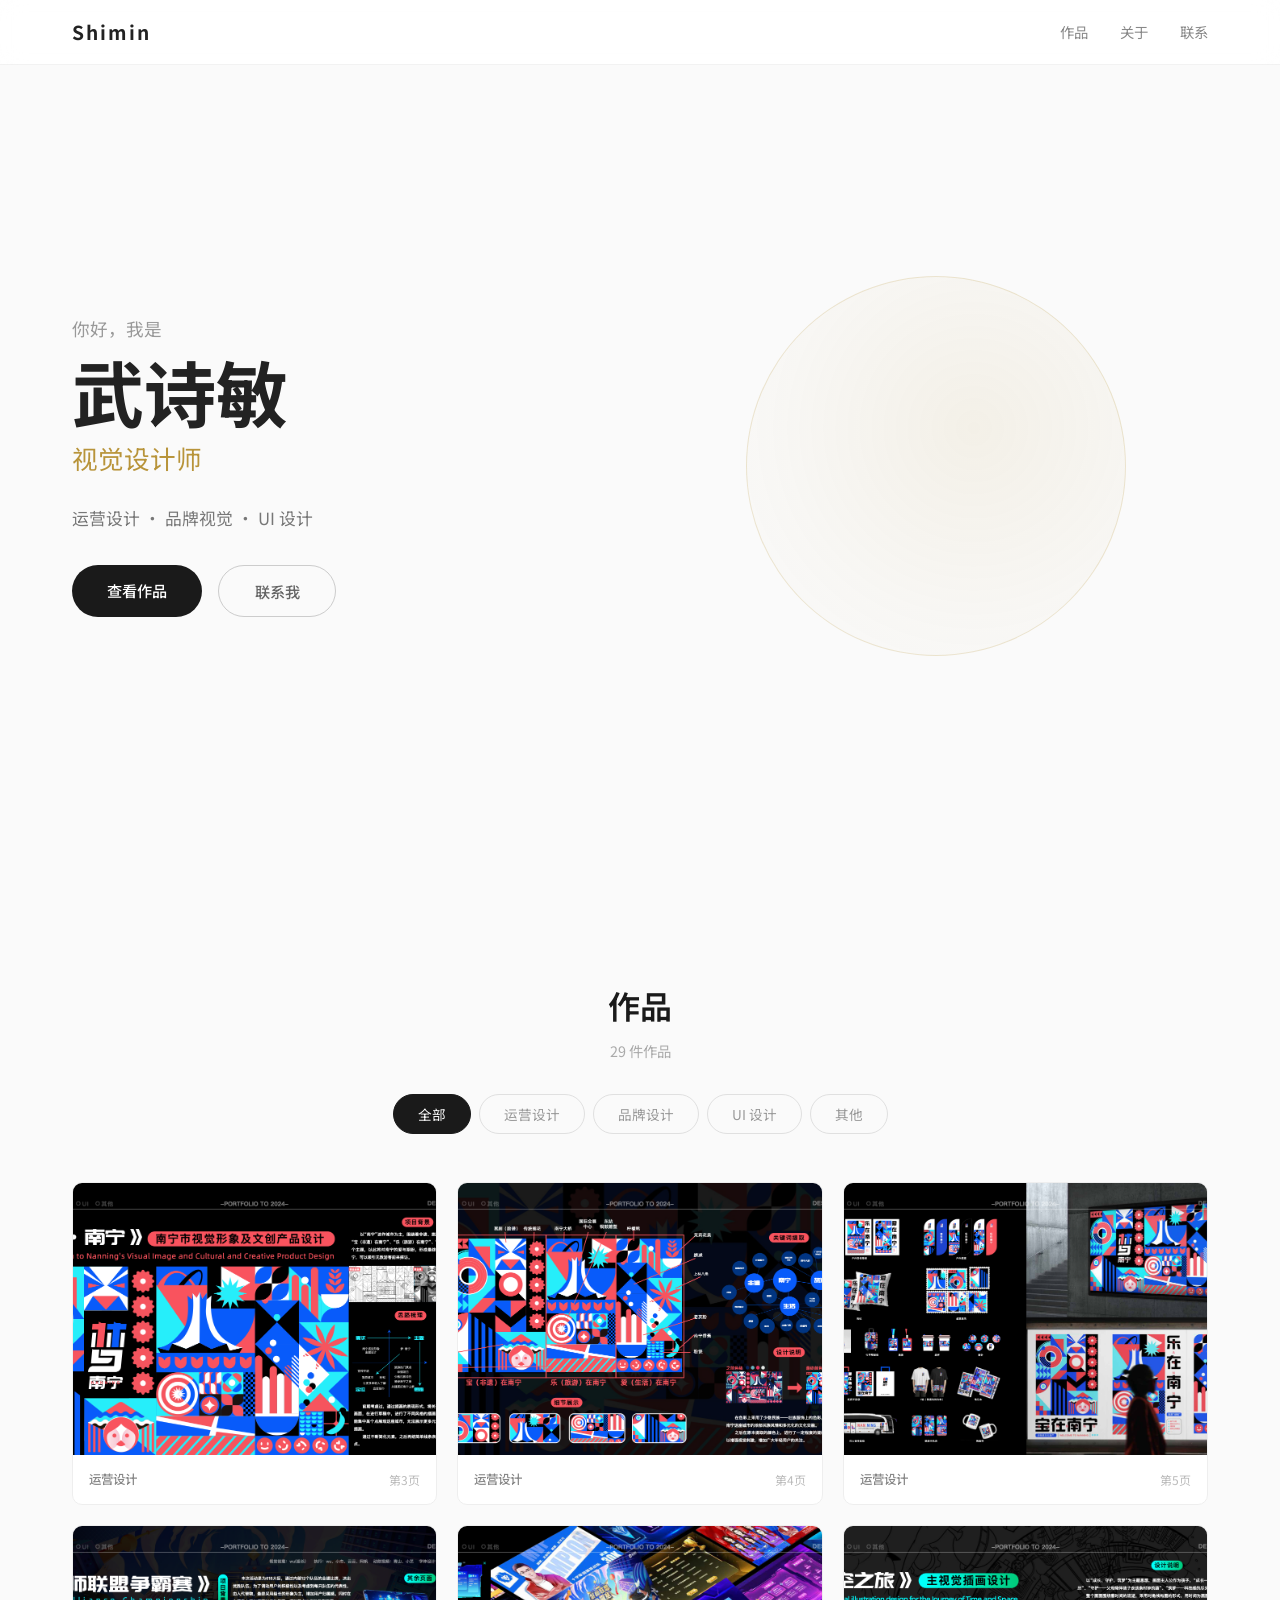
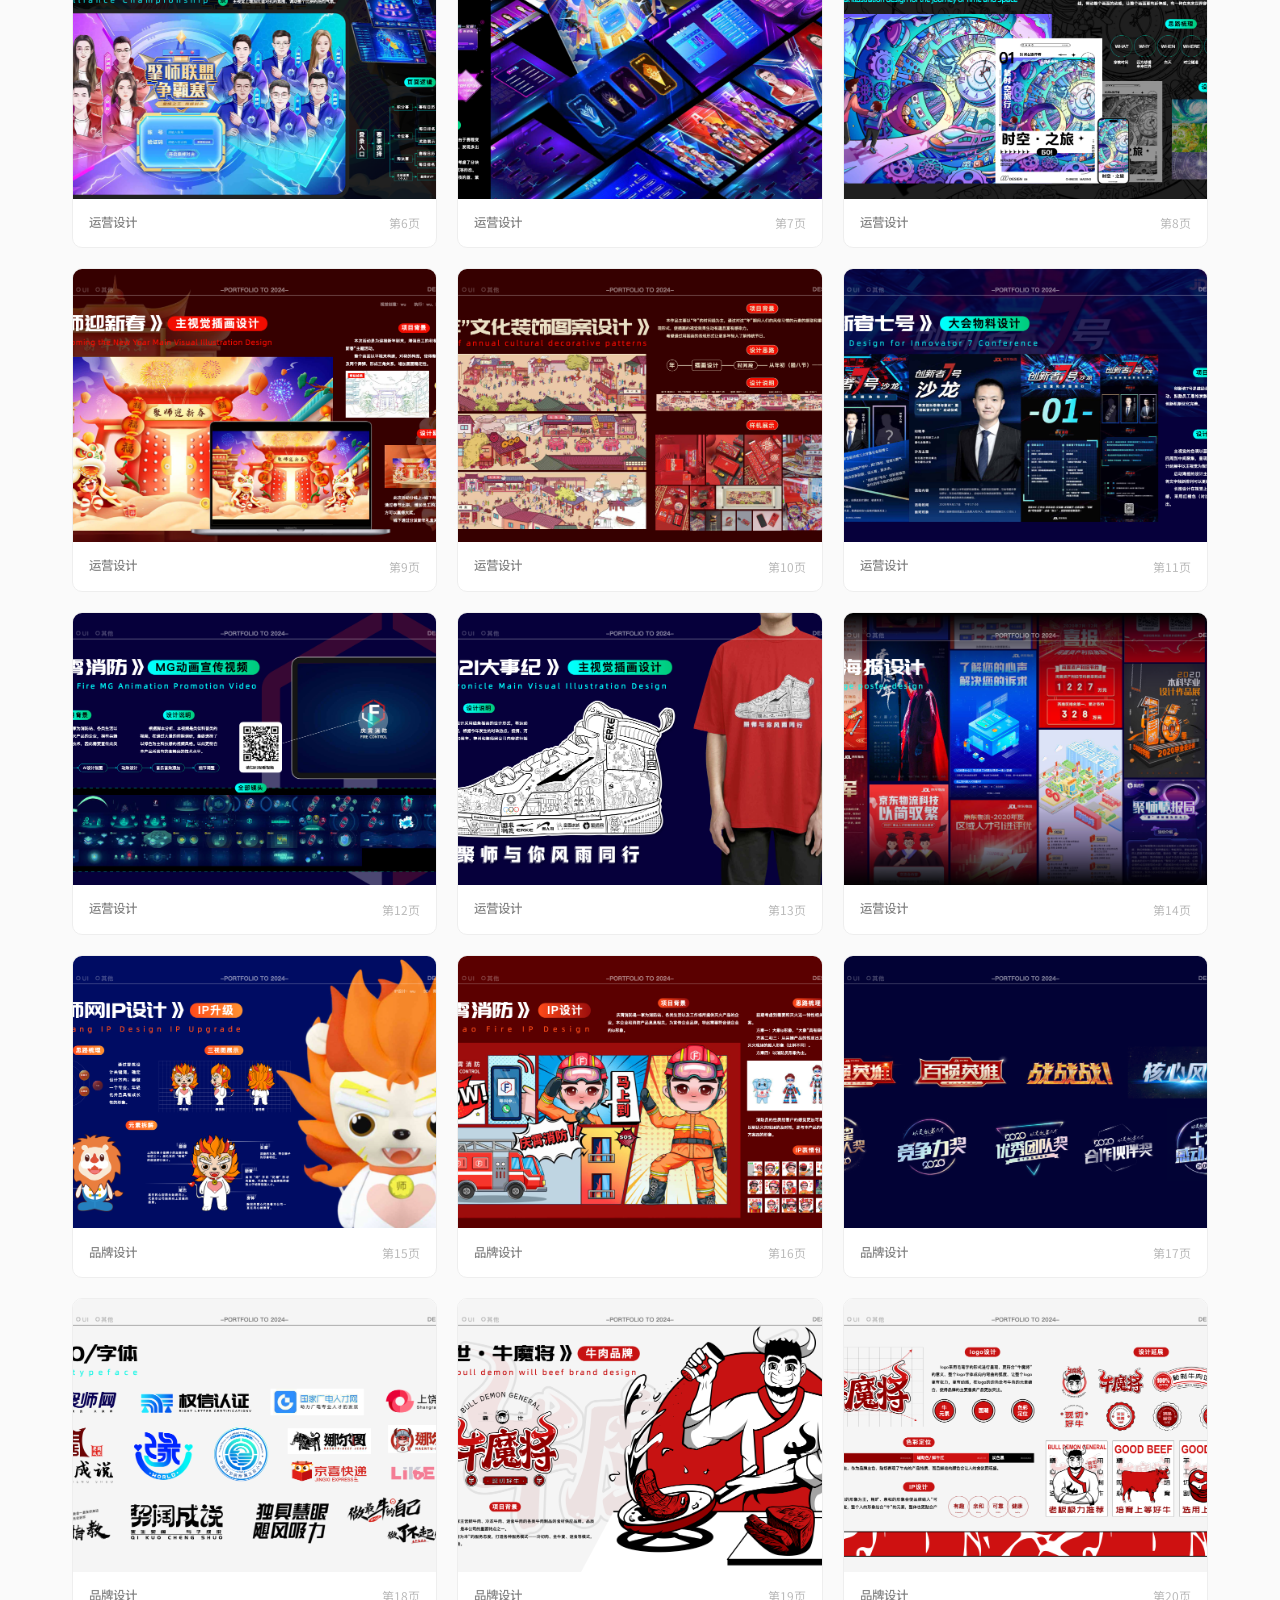
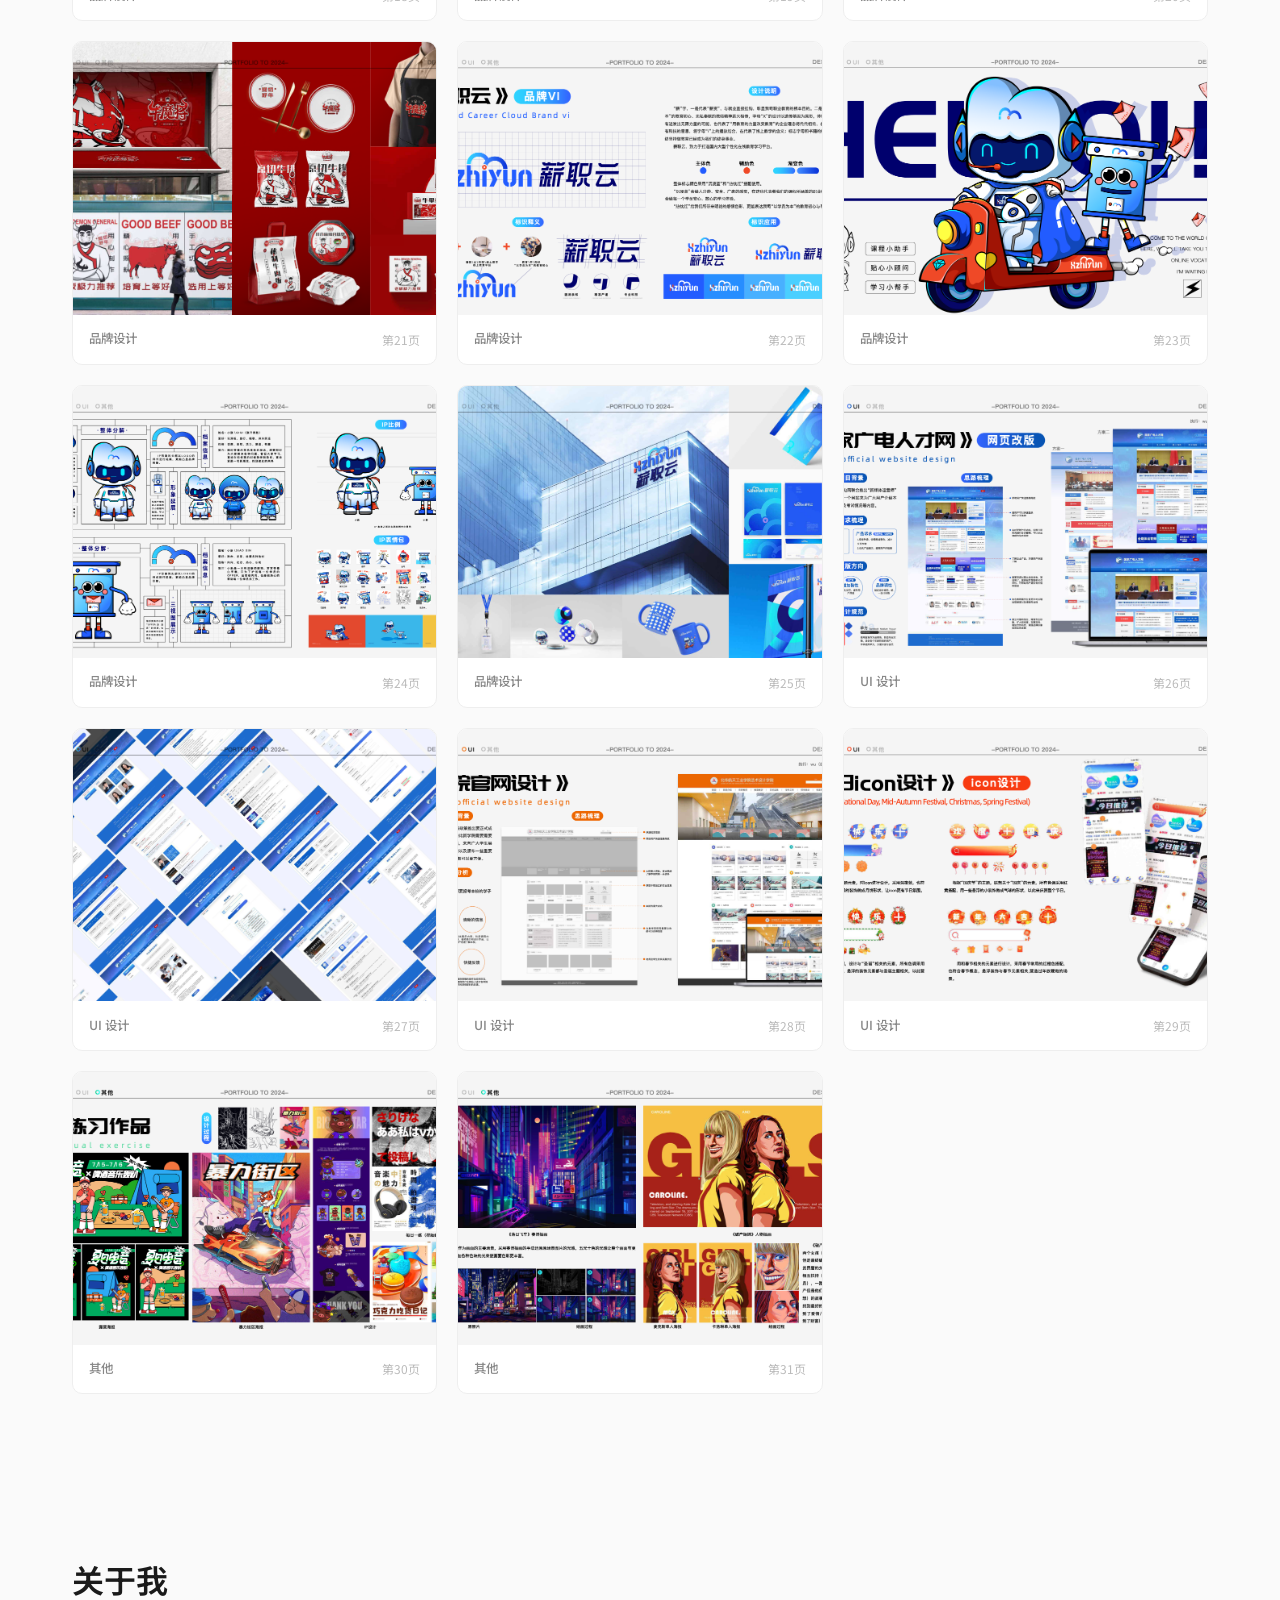
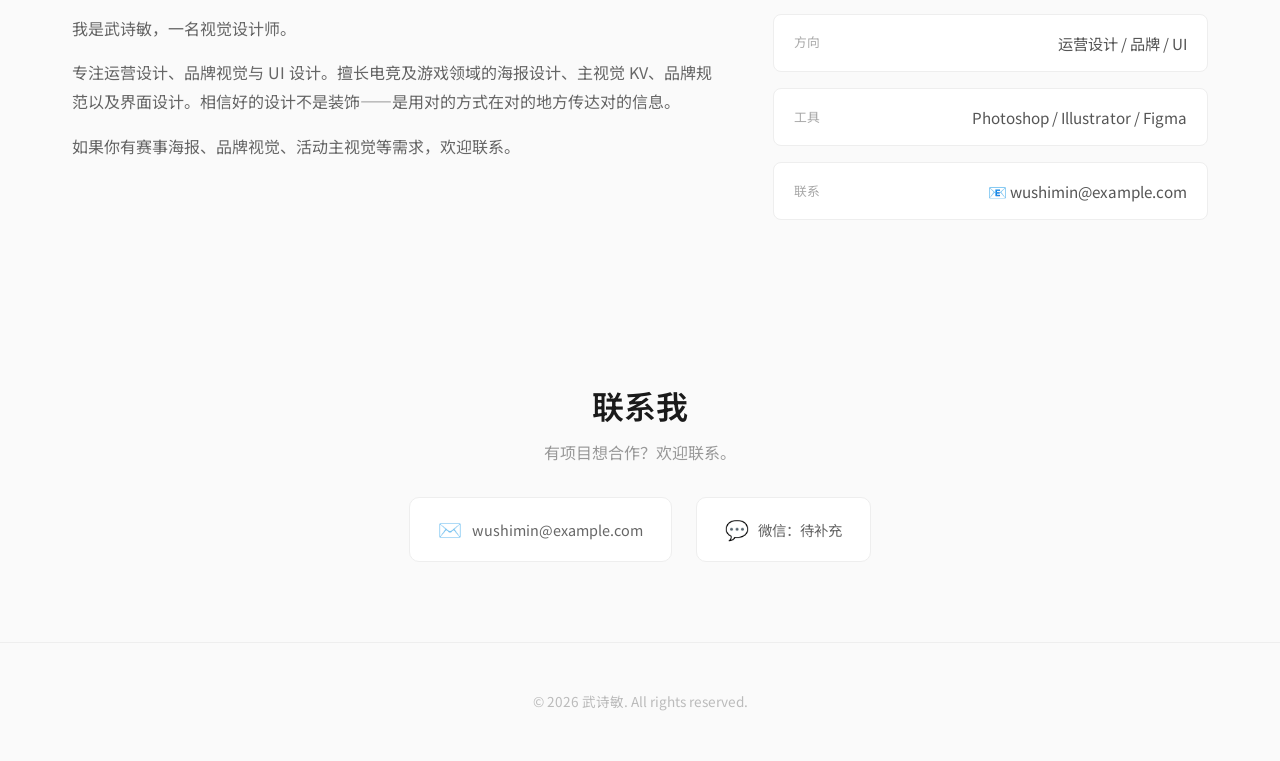
==== index.html @ ff324bf1 "🎨 Revert hero to clean light theme" ====
<!DOCTYPE html>
<html lang="zh-CN">
<head>
    <meta charset="UTF-8">
    <meta name="viewport" content="width=device-width, initial-scale=1.0">
    <title>武诗敏 · 视觉设计师</title>
    <link rel="stylesheet" href="css/style.css">
    <link rel="preconnect" href="https://fonts.googleapis.com">
    <link href="https://fonts.googleapis.com/css2?family=Noto+Sans+SC:wght@300;400;500;700&display=swap" rel="stylesheet">
</head>
<body>
    <!-- 导航 -->
    <nav class="nav" id="nav">
        <div class="nav-inner">
            <a href="#hero" class="nav-logo">Shimin</a>
            <div class="nav-links">
                <a href="#works">作品</a>
                <a href="#about">关于</a>
                <a href="#contact">联系</a>
            </div>
            <button class="nav-toggle" id="navToggle">☰</button>
        </div>
    </nav>

    <!-- 首屏 -->
    <section class="hero" id="hero">
        <div class="hero-content">
            <p class="hero-greeting">你好，我是</p>
            <h1 class="hero-title">武诗敏</h1>
            <p class="hero-subtitle">视觉设计师</p>
            <p class="hero-desc">运营设计 · 品牌视觉 · UI 设计</p>
            <div class="hero-actions">
                <a href="#works" class="btn btn-primary">查看作品</a>
                <a href="#contact" class="btn btn-outline">联系我</a>
            </div>
        </div>
        <div class="hero-visual">
            <div class="hero-shape"></div>
        </div>
    </section>

    <!-- 作品 -->
    <section class="works" id="works">
        <div class="works-header">
            <h2 class="section-title">作品</h2>
            <p class="work-count" id="workCount">29 件作品</p>
        </div>
        <div class="works-filter" id="worksFilter">
            <button class="filter-btn active" data-cat="all">全部</button>
            <button class="filter-btn" data-cat="ops">运营设计</button>
            <button class="filter-btn" data-cat="brand">品牌设计</button>
            <button class="filter-btn" data-cat="ui">UI 设计</button>
            <button class="filter-btn" data-cat="other">其他</button>
        </div>
        <div class="works-grid" id="worksGrid"></div>
    </section>

    <!-- 关于 -->
    <section class="about" id="about">
        <h2 class="section-title">关于我</h2>
        <div class="about-content">
            <div class="about-text">
                <p>我是武诗敏，一名视觉设计师。</p>
                <p>专注运营设计、品牌视觉与 UI 设计。擅长电竞及游戏领域的海报设计、主视觉 KV、品牌规范以及界面设计。相信好的设计不是装饰——是用对的方式在对的地方传达对的信息。</p>
                <p>如果你有赛事海报、品牌视觉、活动主视觉等需求，欢迎联系。</p>
            </div>
            <div class="about-meta">
                <div class="meta-item">
                    <span class="meta-label">方向</span>
                    <span class="meta-value">运营设计 / 品牌 / UI</span>
                </div>
                <div class="meta-item">
                    <span class="meta-label">工具</span>
                    <span class="meta-value">Photoshop / Illustrator / Figma</span>
                </div>
                <div class="meta-item">
                    <span class="meta-label">联系</span>
                    <span class="meta-value">📧 wushimin@example.com</span>
                </div>
            </div>
        </div>
    </section>

    <!-- 联系 -->
    <section class="contact" id="contact">
        <h2 class="section-title">联系我</h2>
        <p class="contact-desc">有项目想合作？欢迎联系。</p>
        <div class="contact-cards">
            <div class="contact-card">
                <span class="contact-icon">✉️</span>
                <span class="contact-text">wushimin@example.com</span>
            </div>
            <div class="contact-card">
                <span class="contact-icon">💬</span>
                <span class="contact-text">微信：待补充</span>
            </div>
        </div>
    </section>

    <footer class="footer">
        <p>© 2026 武诗敏. All rights reserved.</p>
    </footer>

    <script src="js/main.js"></script>
</body>
</html>
---- css/style.css ----
/* === Reset & Base === */
*, *::before, *::after { box-sizing: border-box; margin: 0; padding: 0; }
html { scroll-behavior: smooth; }
body {
    font-family: 'Noto Sans SC', -apple-system, BlinkMacSystemFont, sans-serif;
    background: #fafafa;
    color: #333;
    line-height: 1.6;
    overflow-x: hidden;
}
a { color: inherit; text-decoration: none; }
img { max-width: 100%; display: block; }

/* === Nav === */
.nav {
    position: fixed; top: 0; left: 0; right: 0; z-index: 1000;
    background: rgba(255,255,255,0.85); backdrop-filter: blur(12px);
    border-bottom: 1px solid rgba(0,0,0,0.05);
    transition: background 0.3s;
}
.nav-inner {
    max-width: 1200px; margin: 0 auto; padding: 0 2rem;
    display: flex; align-items: center; justify-content: space-between; height: 64px;
}
.nav-logo { font-size: 1.2rem; font-weight: 700; letter-spacing: 2px; color: #222; }
.nav-links { display: flex; gap: 2rem; }
.nav-links a { font-size: 0.9rem; color: #888; transition: color 0.2s; }
.nav-links a:hover { color: #222; }
.nav-toggle { display: none; background: none; border: none; color: #222; font-size: 1.5rem; cursor: pointer; }

/* === Hero === */
.hero {
    min-height: 100vh; display: flex; align-items: center; justify-content: space-between;
    max-width: 1200px; margin: 0 auto; padding: 6rem 2rem 4rem; gap: 3rem;
}
.hero-content { flex: 1; }
.hero-greeting { font-size: 1.1rem; color: #999; margin-bottom: 0.5rem; }
.hero-title { font-size: 4.5rem; font-weight: 700; color: #222; line-height: 1.1; margin-bottom: 0.5rem; }
.hero-subtitle { font-size: 1.6rem; color: #b8943a; font-weight: 400; margin-bottom: 1.5rem; }
.hero-desc { font-size: 1.05rem; color: #777; line-height: 1.8; margin-bottom: 2rem; }
.hero-actions { display: flex; gap: 1rem; }
.hero-visual {
    flex: 1; display: flex; justify-content: center; align-items: center;
}
.hero-shape {
    width: 380px; height: 380px;
    background: radial-gradient(circle at 60% 40%, #b8943a18 0%, #b8943a08 60%, transparent 100%);
    border: 1px solid rgba(184,148,58,0.2);
    border-radius: 50%;
    animation: float 6s ease-in-out infinite;
}
@keyframes float {
    0%, 100% { transform: translateY(0); }
    50% { transform: translateY(-20px); }
}

/* === Buttons === */
.btn { display: inline-block; padding: 0.8rem 2.2rem; border-radius: 100px; font-size: 0.95rem; font-weight: 500; transition: all 0.25s; }
.btn-primary { background: #1a1a1a; color: #fff; }
.btn-primary:hover { background: #333; transform: translateY(-2px); }
.btn-outline { border: 1px solid #ccc; color: #666; }
.btn-outline:hover { border-color: #1a1a1a; color: #1a1a1a; }

/* === Section Common === */
section { padding: 5rem 2rem; max-width: 1200px; margin: 0 auto; }
.section-title { font-size: 2rem; font-weight: 600; color: #1a1a1a; margin-bottom: 0.5rem; }

/* === Works Header === */
.works-header { text-align: center; margin-bottom: 2rem; }
.work-count { font-size: 0.9rem; color: #aaa; margin-top: 0.25rem; }

/* === Works Filter === */
.works-filter {
    display: flex; justify-content: center; gap: 0.5rem; margin-bottom: 3rem; flex-wrap: wrap;
}
.filter-btn {
    background: transparent; border: 1px solid #e0e0e0; color: #999; padding: 0.55rem 1.5rem;
    border-radius: 100px; cursor: pointer; font-size: 0.85rem; font-family: inherit; transition: all 0.25s;
}
.filter-btn:hover { border-color: #aaa; color: #555; }
.filter-btn.active { background: #1a1a1a; border-color: #1a1a1a; color: #fff; }

/* === Works Grid === */
.works-grid {
    display: grid; grid-template-columns: repeat(auto-fill, minmax(300px, 1fr)); gap: 1.25rem;
}
.work-card {
    position: relative; border-radius: 10px; overflow: hidden;
    background: #fff; border: 1px solid #eee; cursor: pointer;
    transition: transform 0.3s, box-shadow 0.3s;
    animation: fadeInUp 0.5s ease both;
}
@keyframes fadeInUp {
    from { opacity: 0; transform: translateY(20px); }
    to { opacity: 1; transform: translateY(0); }
}
.work-card:hover { transform: translateY(-4px); box-shadow: 0 12px 40px rgba(0,0,0,0.08); }
.work-card-img {
    width: 100%; aspect-ratio: 4/3; overflow: hidden; background: #f5f5f5;
}
.work-card-img img {
    width: 100%; height: 100%; object-fit: cover; transition: transform 0.5s;
}
.work-card:hover .work-card-img img { transform: scale(1.03); }
.work-card-info {
    padding: 0.9rem 1rem;
    display: flex; justify-content: space-between; align-items: center;
}
.work-card-tag { font-size: 0.78rem; color: #888; font-weight: 500; }
.work-card-page { font-size: 0.75rem; color: #bbb; }

/* === About === */
.about-content { display: grid; grid-template-columns: 1.5fr 1fr; gap: 3rem; align-items: start; }
.about-text p { color: #666; margin-bottom: 1rem; font-size: 1rem; line-height: 1.8; }
.about-meta { display: flex; flex-direction: column; gap: 1rem; }
.meta-item {
    padding: 1rem 1.25rem; background: #fff; border-radius: 8px; border: 1px solid #eee;
    display: flex; justify-content: space-between; align-items: center;
}
.meta-label { font-size: 0.8rem; color: #aaa; }
.meta-value { font-size: 0.95rem; color: #555; }

/* === Contact === */
.contact { text-align: center; }
.contact-desc { color: #999; margin-bottom: 2rem; }
.contact-cards { display: flex; justify-content: center; gap: 1.5rem; flex-wrap: wrap; }
.contact-card {
    display: flex; align-items: center; gap: 0.6rem;
    background: #fff; border: 1px solid #eee; border-radius: 10px;
    padding: 1rem 1.75rem; transition: border-color 0.3s;
}
.contact-card:hover { border-color: #ccc; }
.contact-icon { font-size: 1.2rem; }
.contact-text { color: #666; font-size: 0.9rem; }

/* === Footer === */
.footer { text-align: center; padding: 3rem 2rem; border-top: 1px solid #eee; color: #bbb; font-size: 0.85rem; }

/* === Lightbox === */
.lightbox {
    display: none; position: fixed; inset: 0; z-index: 9999;
    background: rgba(255,255,255,0.96); justify-content: center; align-items: center;
}
.lightbox.active { display: flex; }
.lightbox-content { display: flex; justify-content: center; align-items: center; max-width: 85vw; max-height: 85vh; }
.lightbox-content img { max-width: 85vw; max-height: 85vh; border-radius: 6px; box-shadow: 0 4px 30px rgba(0,0,0,0.1); object-fit: contain; }
.lightbox-close, .lightbox-prev, .lightbox-next {
    position: absolute; background: none; border: none; cursor: pointer; color: #555; z-index: 10;
}
.lightbox-close { top: 1.5rem; right: 1.5rem; font-size: 2rem; }
.lightbox-prev { left: 1.5rem; top: 50%; transform: translateY(-50%); font-size: 3rem; }
.lightbox-next { right: 1.5rem; top: 50%; transform: translateY(-50%); font-size: 3rem; }
.lightbox-prev:hover, .lightbox-next:hover, .lightbox-close:hover { color: #1a1a1a; }
.lightbox-counter { position: absolute; bottom: 1.5rem; left: 50%; transform: translateX(-50%); color: #999; font-size: 0.85rem; }

/* === Responsive === */
@media (max-width: 768px) {
    .hero { flex-direction: column; text-align: center; padding-top: 5rem; }
    .hero-title { font-size: 3rem; }
    .hero-shape { width: 250px; height: 250px; }
    .hero-actions { justify-content: center; }
    .about-content { grid-template-columns: 1fr; }
    .nav-links { display: none; }
    .nav-links.open { display: flex; flex-direction: column; position: absolute; top: 64px; left: 0; right: 0; background: #fff; padding: 1.5rem 2rem; gap: 1.25rem; border-bottom: 1px solid #eee; }
    .nav-toggle { display: block; }
    .works-grid { grid-template-columns: repeat(auto-fill, minmax(240px, 1fr)); }
    .lightbox-prev, .lightbox-next { font-size: 2rem; }
}
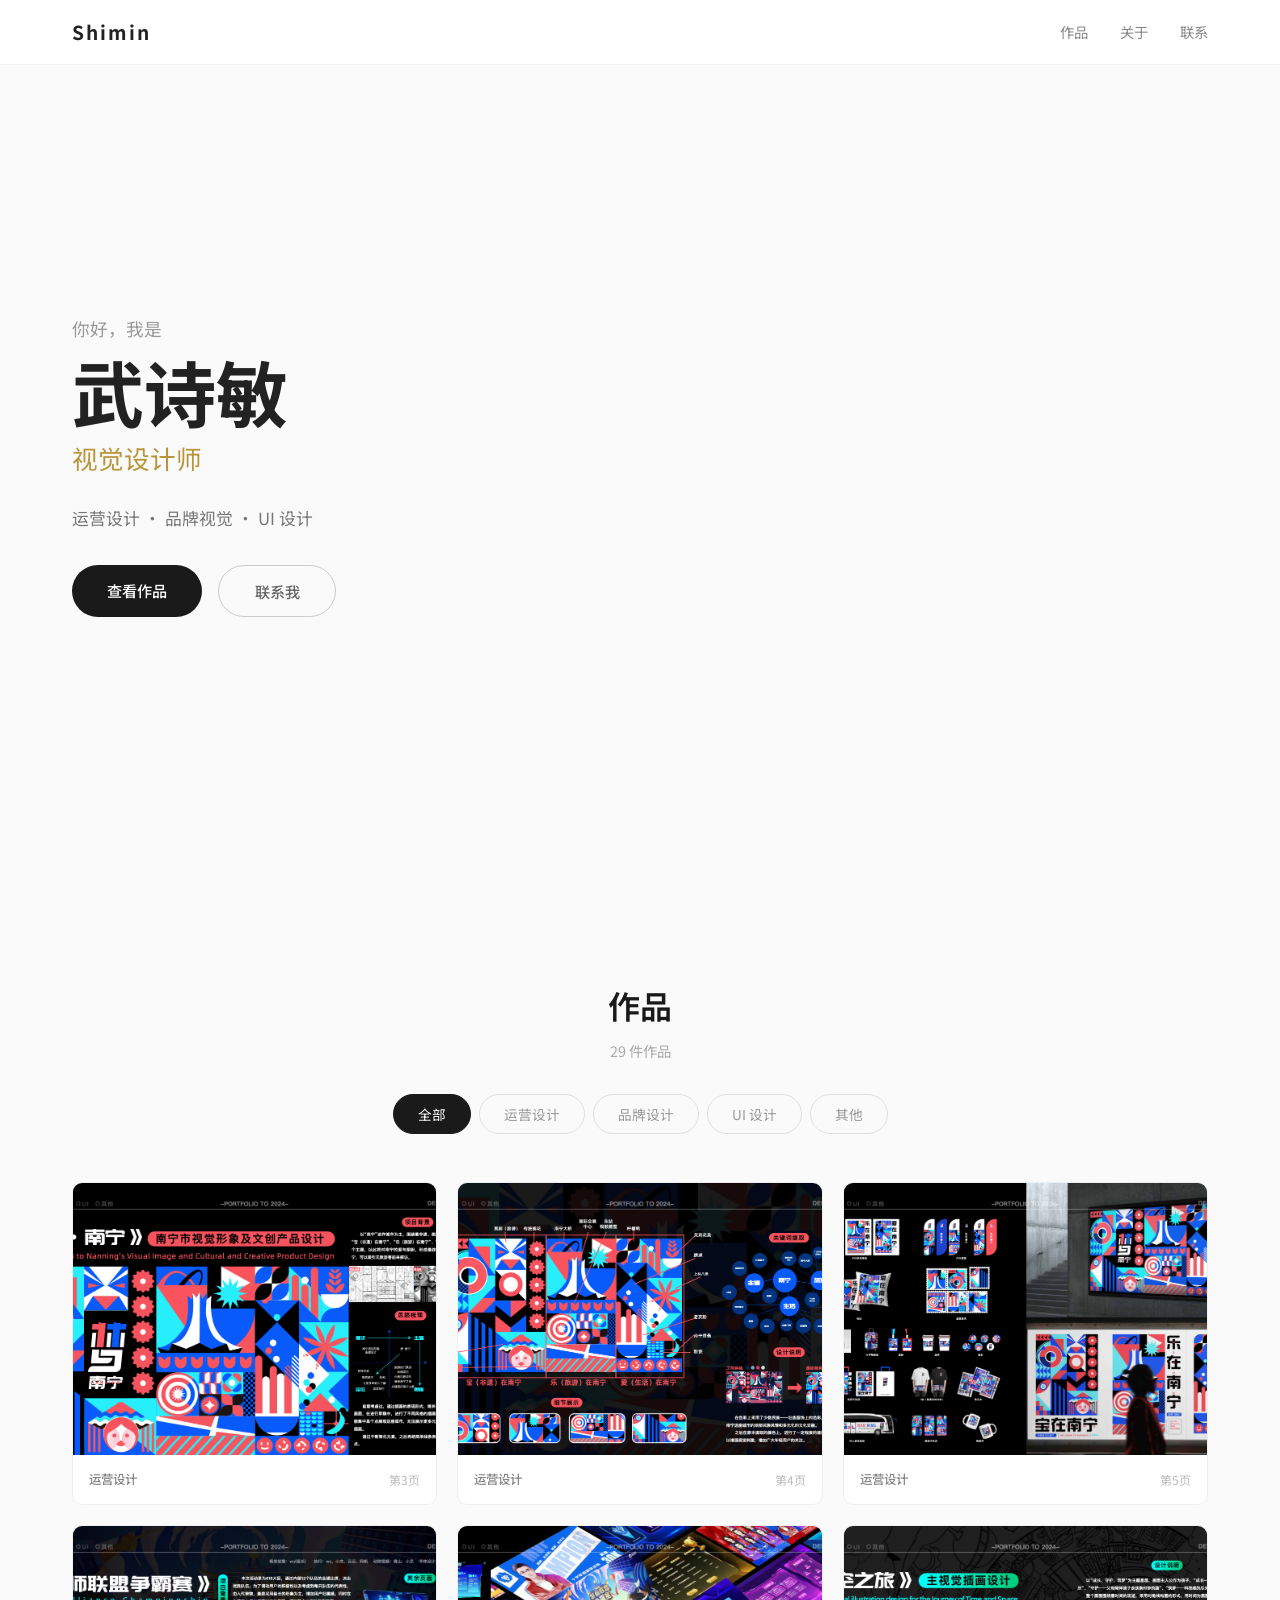
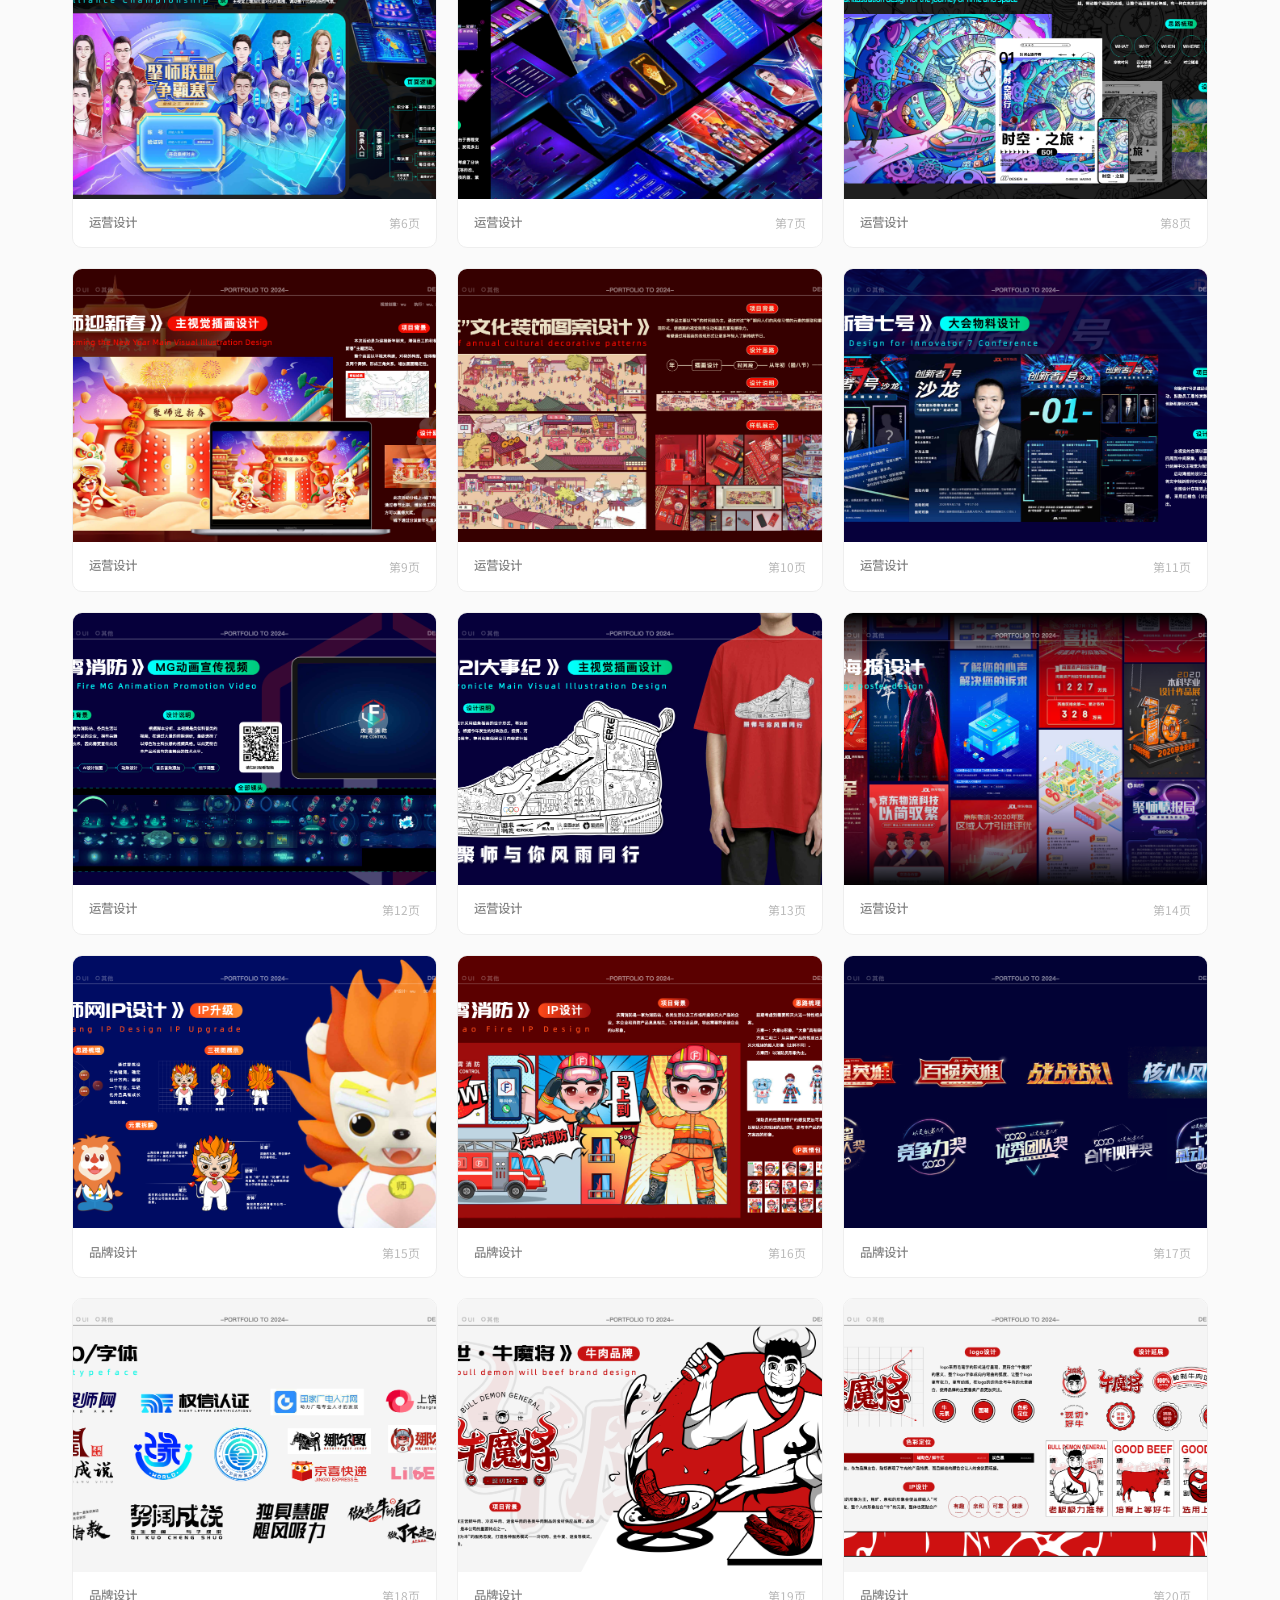
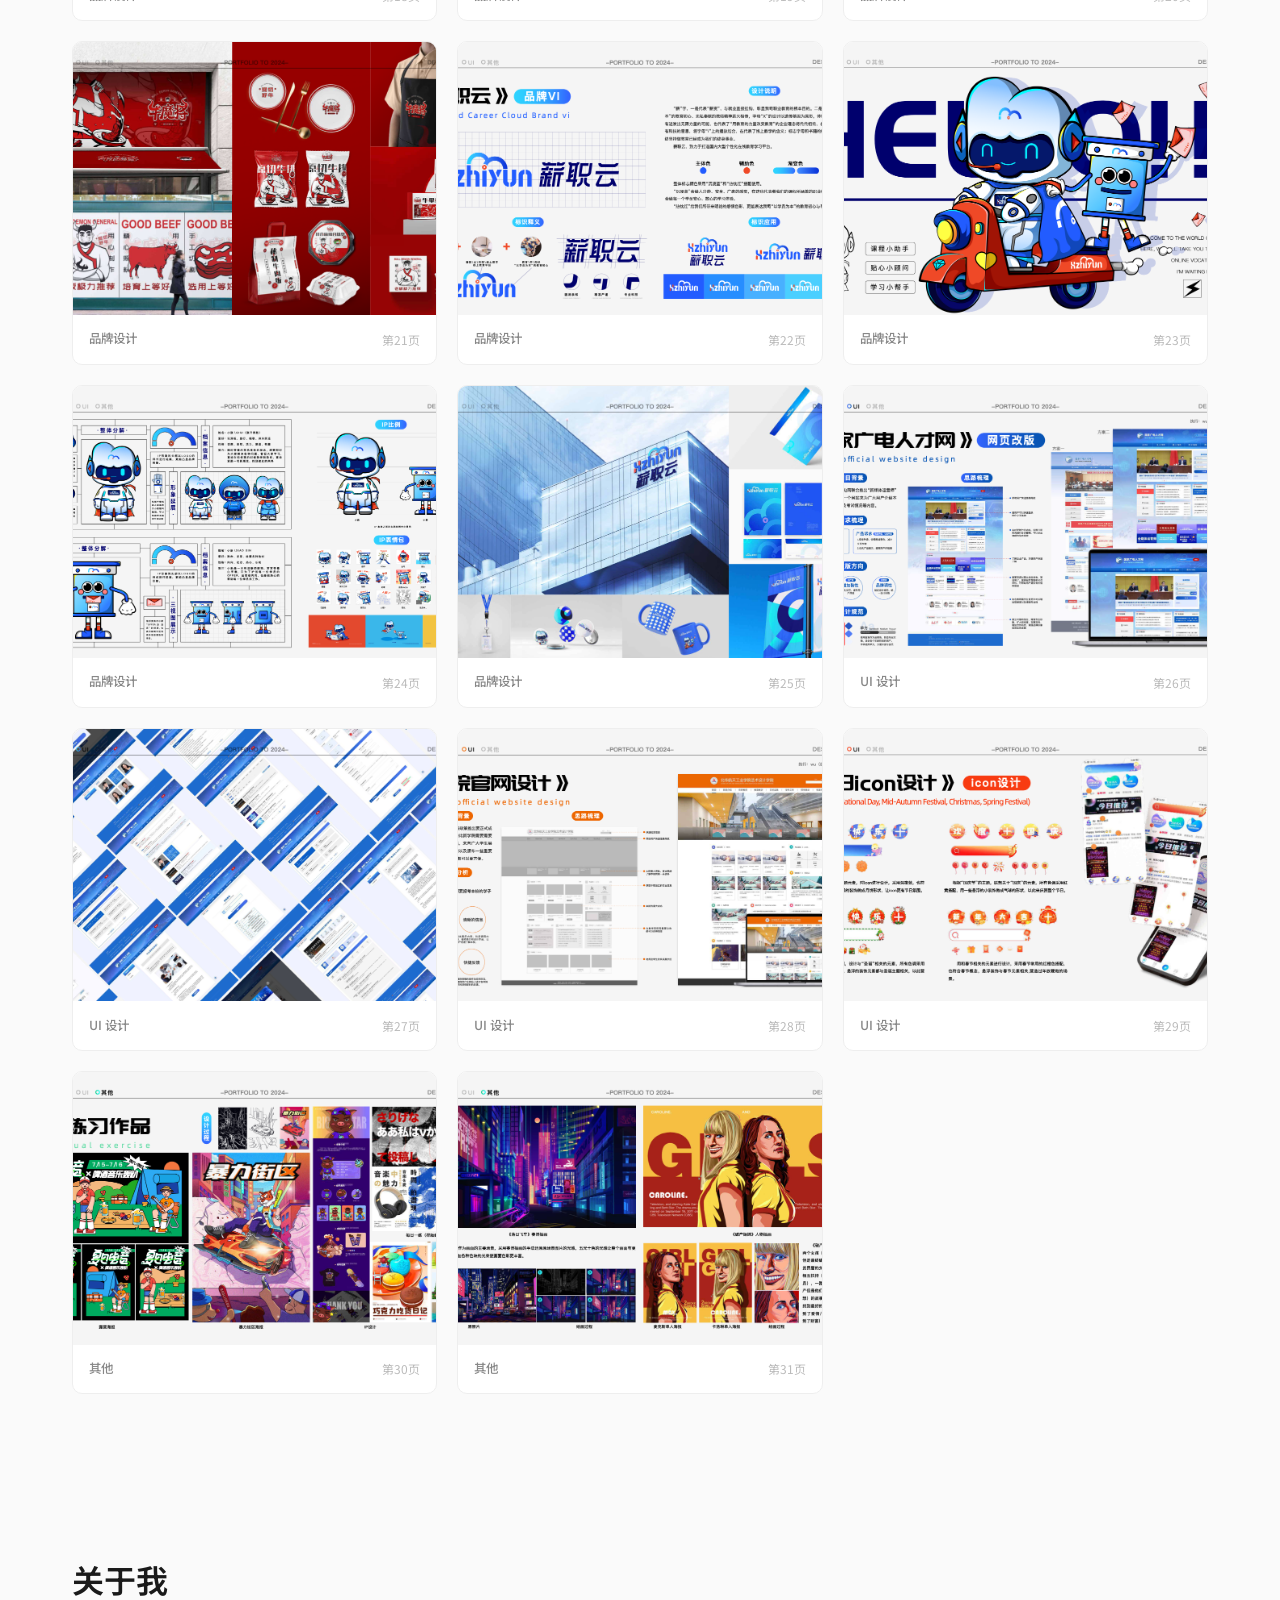
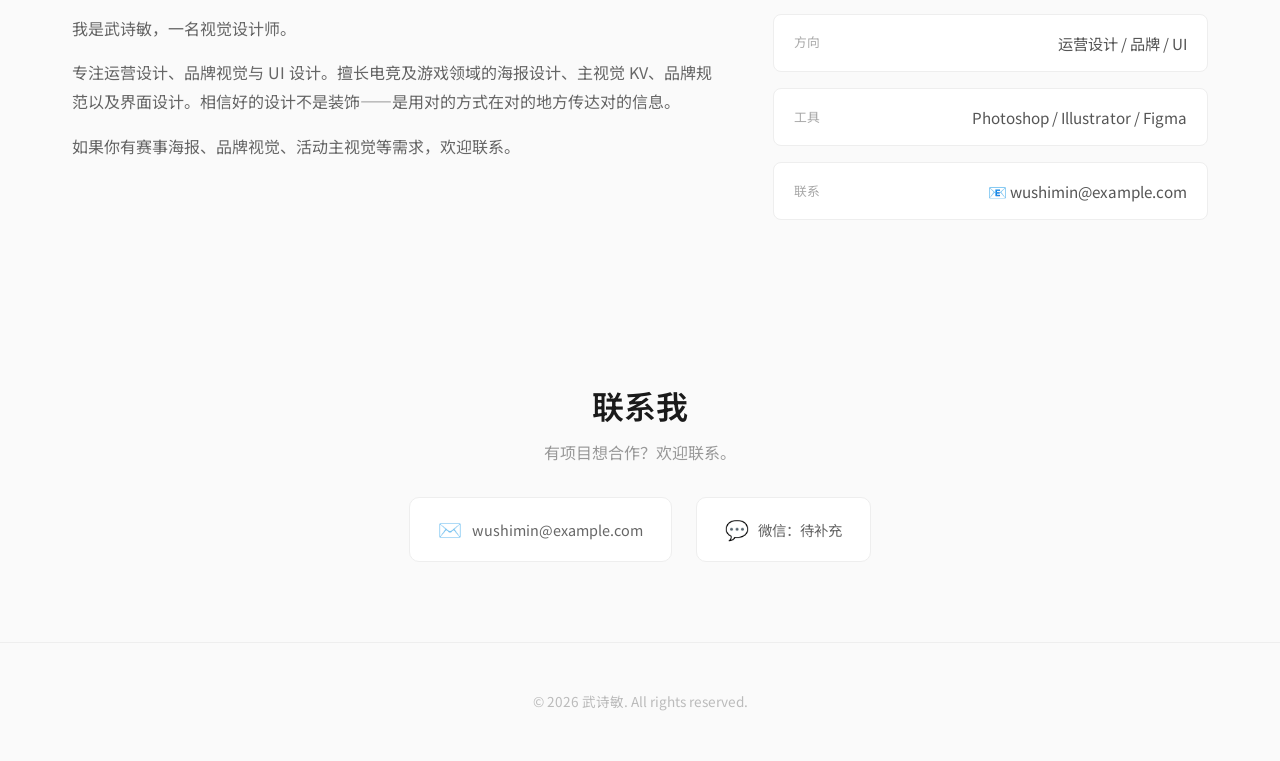
==== commit 3c248a85: "🎨 Remove hero decoration, keep it minimal" ====
--- a/index.html
+++ b/index.html
@@ -33,9 +33,6 @@
                 <a href="#works" class="btn btn-primary">查看作品</a>
                 <a href="#contact" class="btn btn-outline">联系我</a>
             </div>
-        </div>
-        <div class="hero-visual">
-            <div class="hero-shape"></div>
         </div>
     </section>
 
--- a/css/style.css
+++ b/css/style.css
@@ -30,29 +30,15 @@
 
 /* === Hero === */
 .hero {
-    min-height: 100vh; display: flex; align-items: center; justify-content: space-between;
-    max-width: 1200px; margin: 0 auto; padding: 6rem 2rem 4rem; gap: 3rem;
+    min-height: 100vh; display: flex; align-items: center;
+    max-width: 1200px; margin: 0 auto; padding: 6rem 2rem 4rem;
 }
-.hero-content { flex: 1; }
+.hero-content { max-width: 600px; }
 .hero-greeting { font-size: 1.1rem; color: #999; margin-bottom: 0.5rem; }
 .hero-title { font-size: 4.5rem; font-weight: 700; color: #222; line-height: 1.1; margin-bottom: 0.5rem; }
 .hero-subtitle { font-size: 1.6rem; color: #b8943a; font-weight: 400; margin-bottom: 1.5rem; }
 .hero-desc { font-size: 1.05rem; color: #777; line-height: 1.8; margin-bottom: 2rem; }
 .hero-actions { display: flex; gap: 1rem; }
-.hero-visual {
-    flex: 1; display: flex; justify-content: center; align-items: center;
-}
-.hero-shape {
-    width: 380px; height: 380px;
-    background: radial-gradient(circle at 60% 40%, #b8943a18 0%, #b8943a08 60%, transparent 100%);
-    border: 1px solid rgba(184,148,58,0.2);
-    border-radius: 50%;
-    animation: float 6s ease-in-out infinite;
-}
-@keyframes float {
-    0%, 100% { transform: translateY(0); }
-    50% { transform: translateY(-20px); }
-}
 
 /* === Buttons === */
 .btn { display: inline-block; padding: 0.8rem 2.2rem; border-radius: 100px; font-size: 0.95rem; font-weight: 500; transition: all 0.25s; }
@@ -157,7 +143,6 @@
 @media (max-width: 768px) {
     .hero { flex-direction: column; text-align: center; padding-top: 5rem; }
     .hero-title { font-size: 3rem; }
-    .hero-shape { width: 250px; height: 250px; }
     .hero-actions { justify-content: center; }
     .about-content { grid-template-columns: 1fr; }
     .nav-links { display: none; }
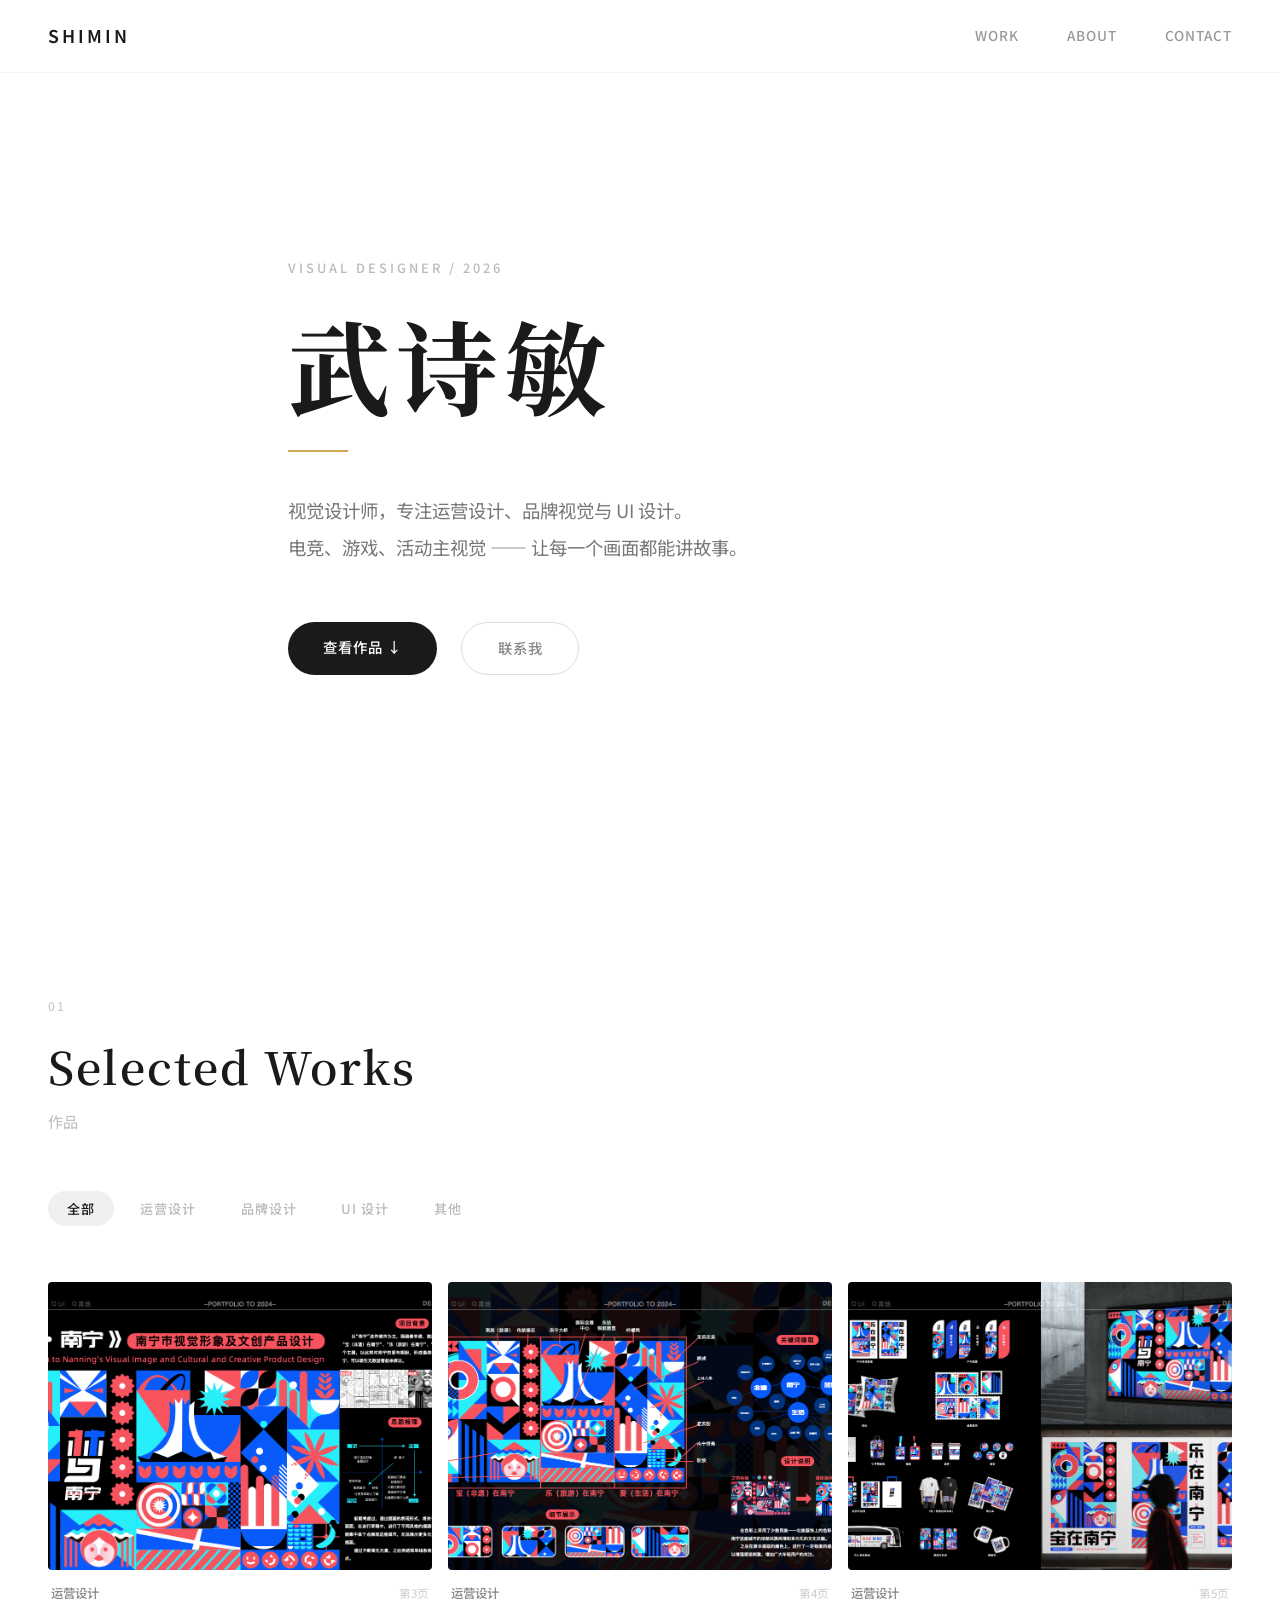
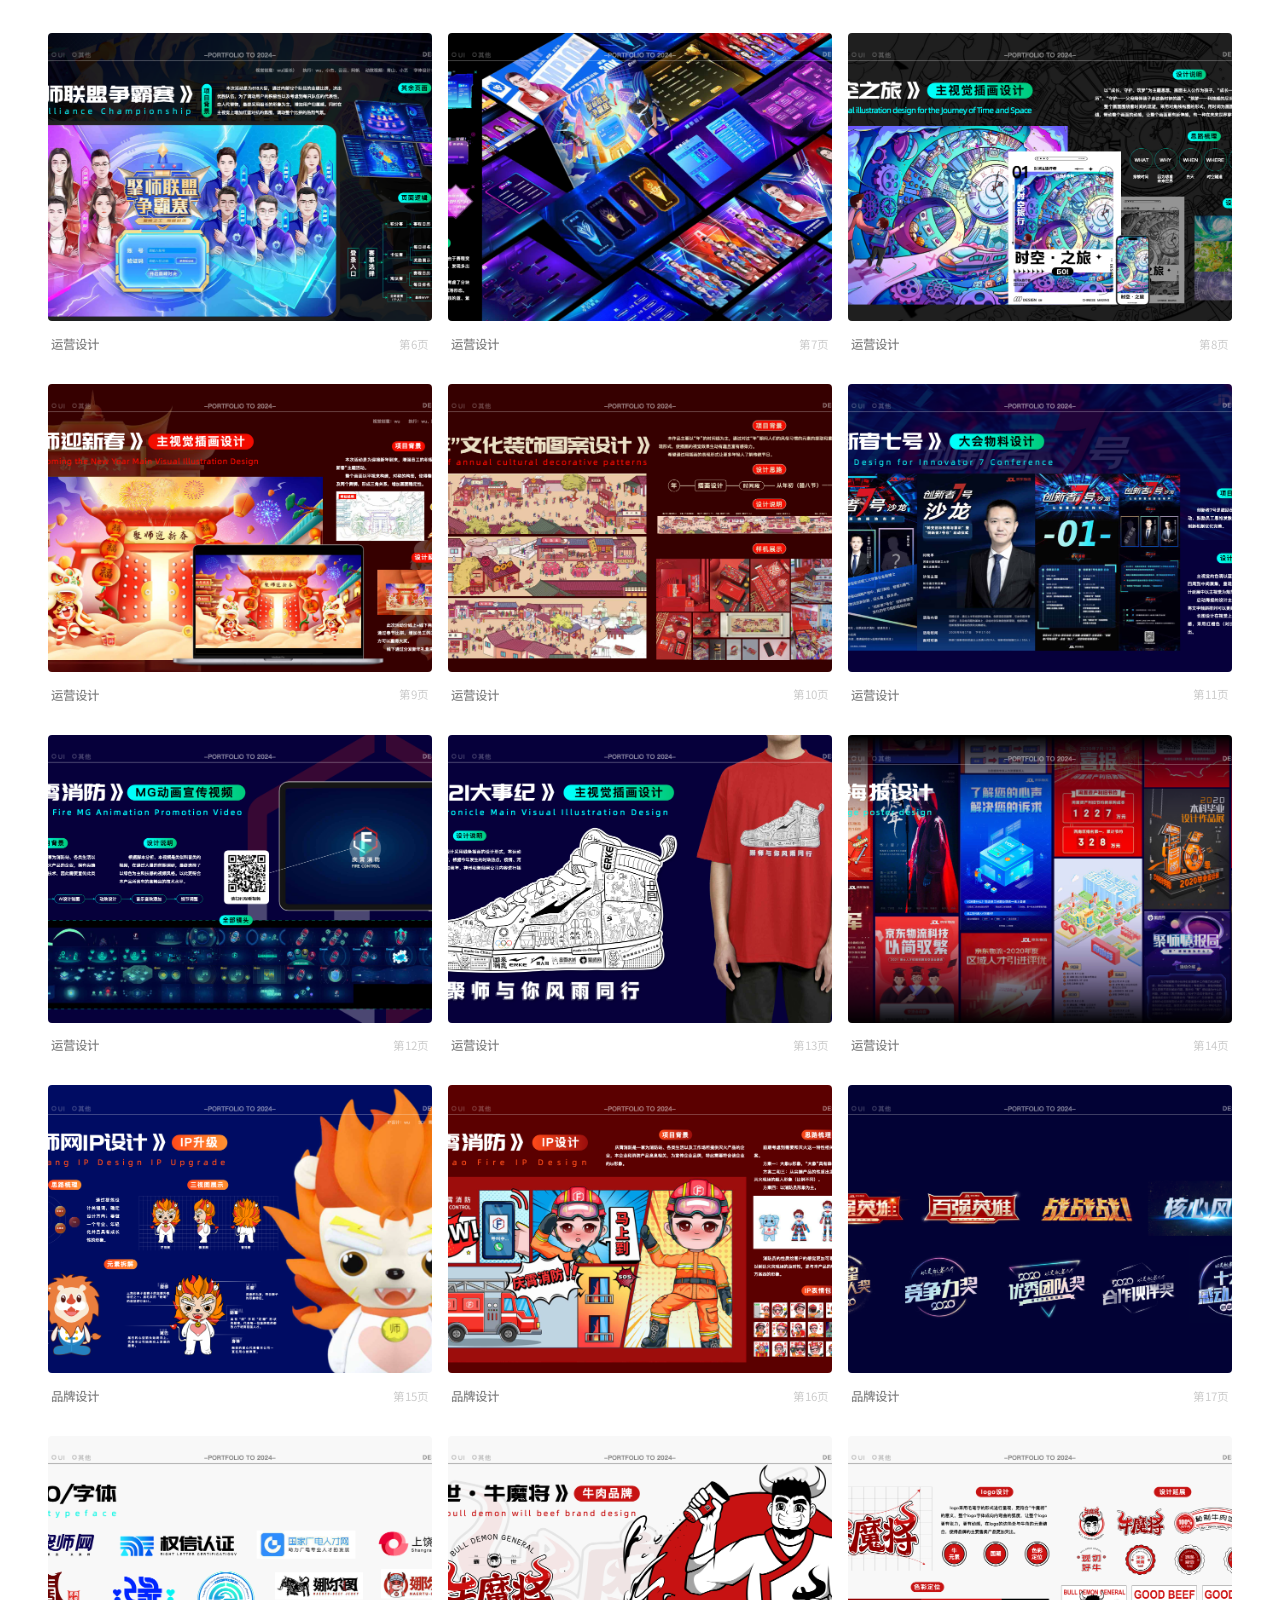
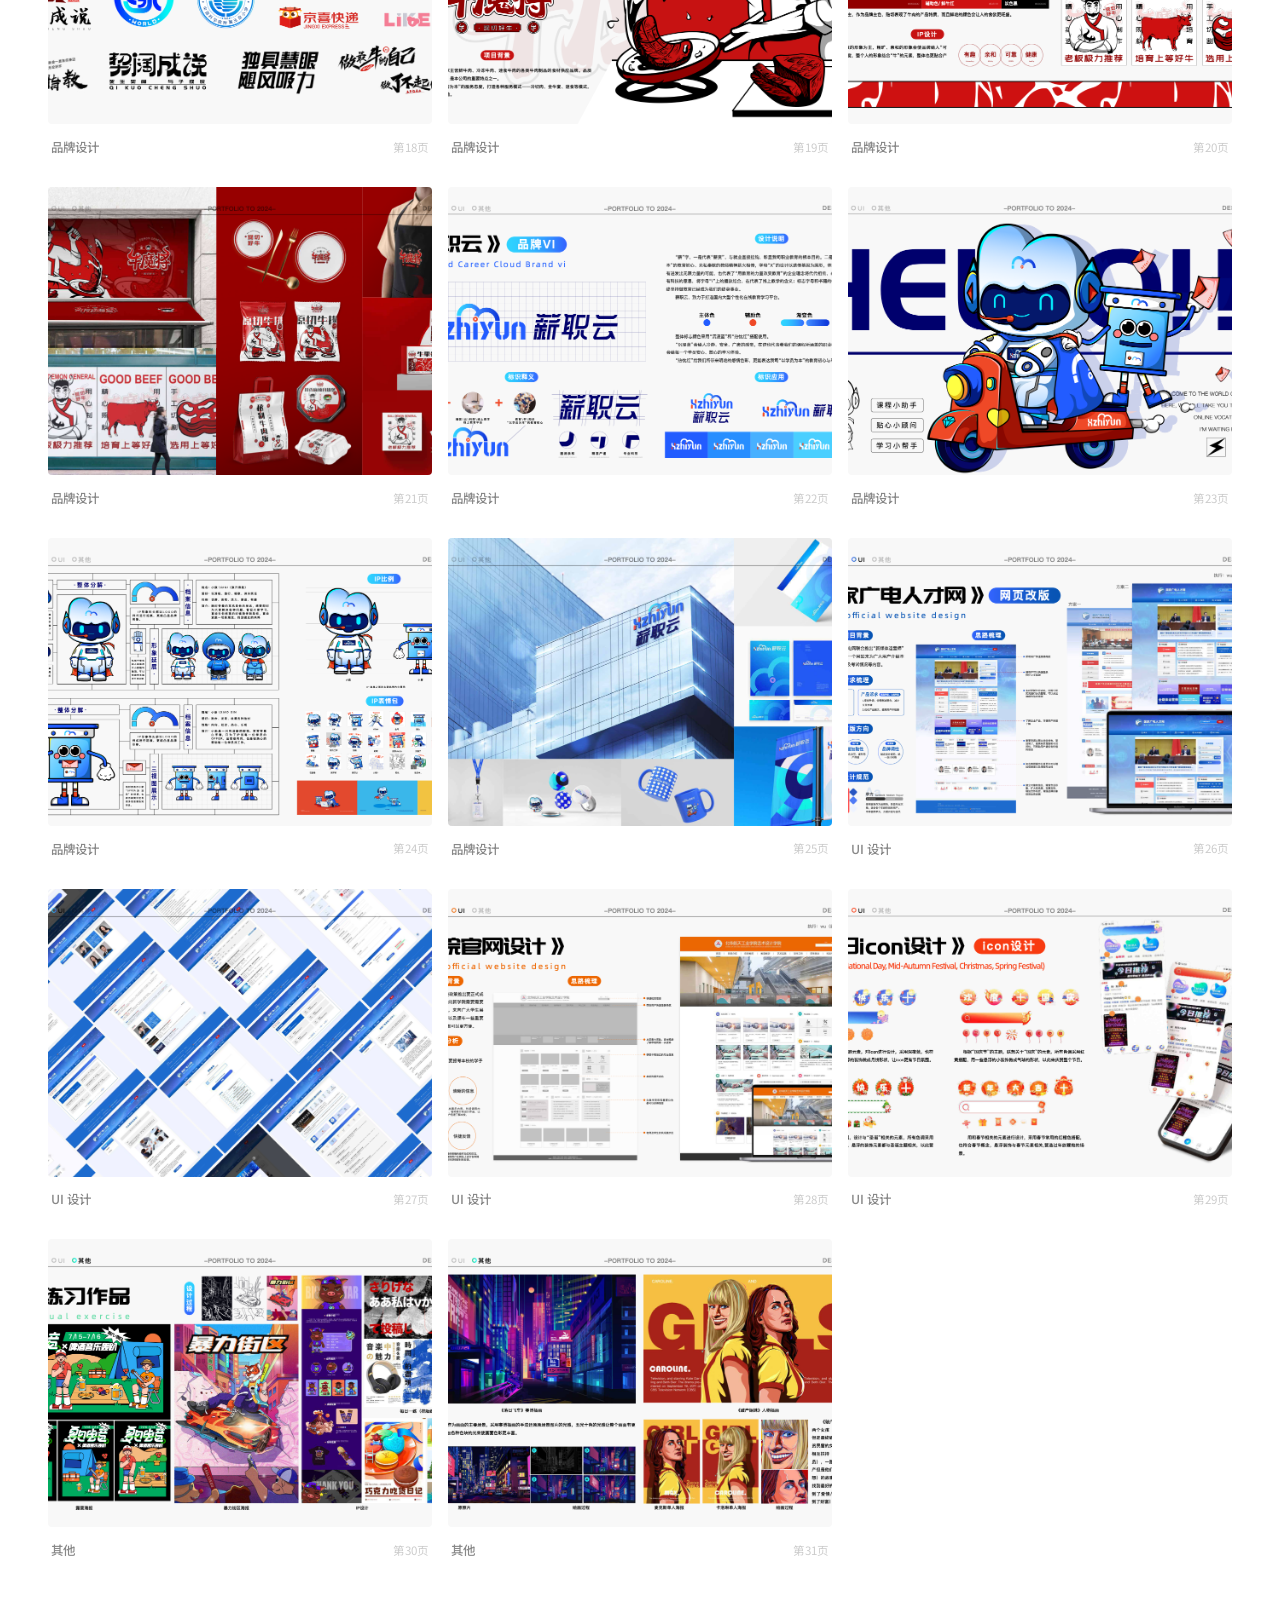
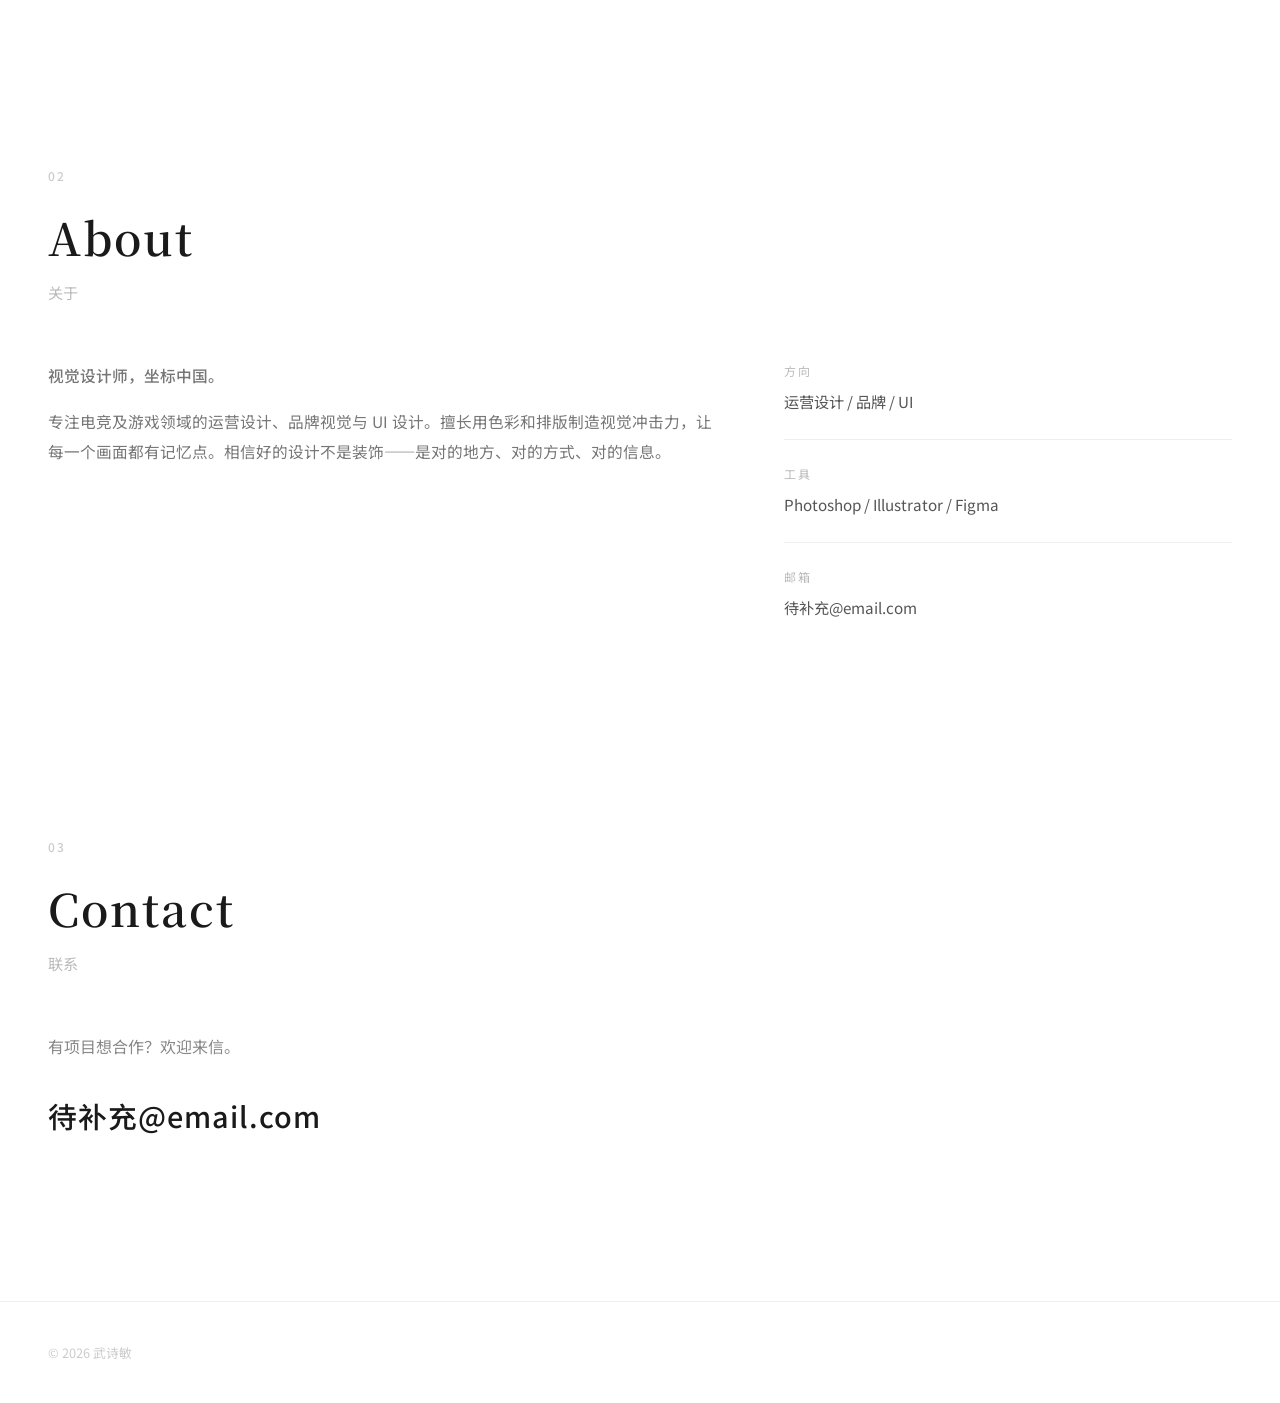
==== commit 0c13af77: "🎨 Editorial redesign: serif typography, generous whitespace, refined minimal" ====
--- a/index.html
+++ b/index.html
@@ -6,7 +6,7 @@
     <title>武诗敏 · 视觉设计师</title>
     <link rel="stylesheet" href="css/style.css">
     <link rel="preconnect" href="https://fonts.googleapis.com">
-    <link href="https://fonts.googleapis.com/css2?family=Noto+Sans+SC:wght@300;400;500;700&display=swap" rel="stylesheet">
+    <link href="https://fonts.googleapis.com/css2?family=Noto+Sans+SC:wght@300;400;500;700&family=Noto+Serif+SC:wght@400;600;700&display=swap" rel="stylesheet">
 </head>
 <body>
     <!-- 导航 -->
@@ -14,9 +14,9 @@
         <div class="nav-inner">
             <a href="#hero" class="nav-logo">Shimin</a>
             <div class="nav-links">
-                <a href="#works">作品</a>
-                <a href="#about">关于</a>
-                <a href="#contact">联系</a>
+                <a href="#works">Work</a>
+                <a href="#about">About</a>
+                <a href="#contact">Contact</a>
             </div>
             <button class="nav-toggle" id="navToggle">☰</button>
         </div>
@@ -24,23 +24,25 @@
 
     <!-- 首屏 -->
     <section class="hero" id="hero">
-        <div class="hero-content">
-            <p class="hero-greeting">你好，我是</p>
-            <h1 class="hero-title">武诗敏</h1>
-            <p class="hero-subtitle">视觉设计师</p>
-            <p class="hero-desc">运营设计 · 品牌视觉 · UI 设计</p>
-            <div class="hero-actions">
-                <a href="#works" class="btn btn-primary">查看作品</a>
-                <a href="#contact" class="btn btn-outline">联系我</a>
-            </div>
+        <p class="hero-label">Visual Designer / 2026</p>
+        <h1 class="hero-title">武诗敏</h1>
+        <div class="hero-divider"></div>
+        <p class="hero-desc">
+            视觉设计师，专注运营设计、品牌视觉与 UI 设计。<br>
+            电竞、游戏、活动主视觉 —— 让每一个画面都能讲故事。
+        </p>
+        <div class="hero-actions">
+            <a href="#works" class="btn btn-dark">查看作品 ↓</a>
+            <a href="#contact" class="btn btn-ghost">联系我</a>
         </div>
     </section>
 
     <!-- 作品 -->
     <section class="works" id="works">
-        <div class="works-header">
-            <h2 class="section-title">作品</h2>
-            <p class="work-count" id="workCount">29 件作品</p>
+        <div class="section-head">
+            <span class="section-num">01</span>
+            <h2 class="section-title">Selected Works</h2>
+            <p class="section-sub">作品</p>
         </div>
         <div class="works-filter" id="worksFilter">
             <button class="filter-btn active" data-cat="all">全部</button>
@@ -54,25 +56,28 @@
 
     <!-- 关于 -->
     <section class="about" id="about">
-        <h2 class="section-title">关于我</h2>
+        <div class="section-head">
+            <span class="section-num">02</span>
+            <h2 class="section-title">About</h2>
+            <p class="section-sub">关于</p>
+        </div>
         <div class="about-content">
             <div class="about-text">
-                <p>我是武诗敏，一名视觉设计师。</p>
-                <p>专注运营设计、品牌视觉与 UI 设计。擅长电竞及游戏领域的海报设计、主视觉 KV、品牌规范以及界面设计。相信好的设计不是装饰——是用对的方式在对的地方传达对的信息。</p>
-                <p>如果你有赛事海报、品牌视觉、活动主视觉等需求，欢迎联系。</p>
+                <p class="about-lead">视觉设计师，坐标中国。</p>
+                <p>专注电竞及游戏领域的运营设计、品牌视觉与 UI 设计。擅长用色彩和排版制造视觉冲击力，让每一个画面都有记忆点。相信好的设计不是装饰——是对的地方、对的方式、对的信息。</p>
             </div>
-            <div class="about-meta">
-                <div class="meta-item">
-                    <span class="meta-label">方向</span>
-                    <span class="meta-value">运营设计 / 品牌 / UI</span>
+            <div class="about-list">
+                <div class="about-item">
+                    <span class="about-item-label">方向</span>
+                    <span class="about-item-val">运营设计 / 品牌 / UI</span>
                 </div>
-                <div class="meta-item">
-                    <span class="meta-label">工具</span>
-                    <span class="meta-value">Photoshop / Illustrator / Figma</span>
+                <div class="about-item">
+                    <span class="about-item-label">工具</span>
+                    <span class="about-item-val">Photoshop / Illustrator / Figma</span>
                 </div>
-                <div class="meta-item">
-                    <span class="meta-label">联系</span>
-                    <span class="meta-value">📧 wushimin@example.com</span>
+                <div class="about-item">
+                    <span class="about-item-label">邮箱</span>
+                    <span class="about-item-val">待补充@email.com</span>
                 </div>
             </div>
         </div>
@@ -80,22 +85,17 @@
 
     <!-- 联系 -->
     <section class="contact" id="contact">
-        <h2 class="section-title">联系我</h2>
-        <p class="contact-desc">有项目想合作？欢迎联系。</p>
-        <div class="contact-cards">
-            <div class="contact-card">
-                <span class="contact-icon">✉️</span>
-                <span class="contact-text">wushimin@example.com</span>
-            </div>
-            <div class="contact-card">
-                <span class="contact-icon">💬</span>
-                <span class="contact-text">微信：待补充</span>
-            </div>
+        <div class="section-head">
+            <span class="section-num">03</span>
+            <h2 class="section-title">Contact</h2>
+            <p class="section-sub">联系</p>
         </div>
+        <p class="contact-desc">有项目想合作？欢迎来信。</p>
+        <a href="mailto:待补充@email.com" class="contact-email">待补充@email.com</a>
     </section>
 
     <footer class="footer">
-        <p>© 2026 武诗敏. All rights reserved.</p>
+        <p>© 2026 武诗敏</p>
     </footer>
 
     <script src="js/main.js"></script>
--- a/css/style.css
+++ b/css/style.css
@@ -3,10 +3,11 @@
 html { scroll-behavior: smooth; }
 body {
     font-family: 'Noto Sans SC', -apple-system, BlinkMacSystemFont, sans-serif;
-    background: #fafafa;
-    color: #333;
-    line-height: 1.6;
+    background: #fff;
+    color: #1a1a1a;
+    line-height: 1.7;
     overflow-x: hidden;
+    -webkit-font-smoothing: antialiased;
 }
 a { color: inherit; text-decoration: none; }
 img { max-width: 100%; display: block; }
@@ -14,140 +15,137 @@
 /* === Nav === */
 .nav {
     position: fixed; top: 0; left: 0; right: 0; z-index: 1000;
-    background: rgba(255,255,255,0.85); backdrop-filter: blur(12px);
-    border-bottom: 1px solid rgba(0,0,0,0.05);
-    transition: background 0.3s;
+    background: rgba(255,255,255,0.9); backdrop-filter: blur(16px);
+    border-bottom: 1px solid rgba(0,0,0,0.04);
 }
 .nav-inner {
-    max-width: 1200px; margin: 0 auto; padding: 0 2rem;
-    display: flex; align-items: center; justify-content: space-between; height: 64px;
+    max-width: 1400px; margin: 0 auto; padding: 0 3rem;
+    display: flex; align-items: center; justify-content: space-between; height: 72px;
 }
-.nav-logo { font-size: 1.2rem; font-weight: 700; letter-spacing: 2px; color: #222; }
-.nav-links { display: flex; gap: 2rem; }
-.nav-links a { font-size: 0.9rem; color: #888; transition: color 0.2s; }
-.nav-links a:hover { color: #222; }
-.nav-toggle { display: none; background: none; border: none; color: #222; font-size: 1.5rem; cursor: pointer; }
+.nav-logo { font-size: 1.1rem; font-weight: 600; letter-spacing: 3px; color: #1a1a1a; text-transform: uppercase; }
+.nav-links { display: flex; gap: 3rem; }
+.nav-links a { font-size: 0.85rem; font-weight: 500; color: #999; letter-spacing: 1px; transition: color 0.2s; text-transform: uppercase; }
+.nav-links a:hover { color: #1a1a1a; }
+.nav-toggle { display: none; background: none; border: none; color: #1a1a1a; font-size: 1.4rem; cursor: pointer; }
 
 /* === Hero === */
 .hero {
-    min-height: 100vh; display: flex; align-items: center;
-    max-width: 1200px; margin: 0 auto; padding: 6rem 2rem 4rem;
+    min-height: 100vh; display: flex; flex-direction: column; justify-content: center;
+    max-width: 800px; margin: 0 auto; padding: 8rem 3rem 6rem;
 }
-.hero-content { max-width: 600px; }
-.hero-greeting { font-size: 1.1rem; color: #999; margin-bottom: 0.5rem; }
-.hero-title { font-size: 4.5rem; font-weight: 700; color: #222; line-height: 1.1; margin-bottom: 0.5rem; }
-.hero-subtitle { font-size: 1.6rem; color: #b8943a; font-weight: 400; margin-bottom: 1.5rem; }
-.hero-desc { font-size: 1.05rem; color: #777; line-height: 1.8; margin-bottom: 2rem; }
-.hero-actions { display: flex; gap: 1rem; }
+.hero-label { font-size: 0.8rem; font-weight: 500; color: #bbb; letter-spacing: 3px; text-transform: uppercase; margin-bottom: 2rem; }
+.hero-title {
+    font-family: 'Noto Serif SC', serif; font-size: clamp(3.5rem, 8vw, 6.5rem);
+    font-weight: 700; color: #1a1a1a; line-height: 1.05; letter-spacing: 6px; margin-bottom: 2rem;
+}
+.hero-divider { width: 60px; height: 2px; background: #d4a853; margin-bottom: 2.5rem; }
+.hero-desc { font-size: 1.15rem; color: #777; line-height: 2; margin-bottom: 3.5rem; max-width: 520px; }
+.hero-actions { display: flex; gap: 1.5rem; }
 
 /* === Buttons === */
-.btn { display: inline-block; padding: 0.8rem 2.2rem; border-radius: 100px; font-size: 0.95rem; font-weight: 500; transition: all 0.25s; }
-.btn-primary { background: #1a1a1a; color: #fff; }
-.btn-primary:hover { background: #333; transform: translateY(-2px); }
-.btn-outline { border: 1px solid #ccc; color: #666; }
-.btn-outline:hover { border-color: #1a1a1a; color: #1a1a1a; }
+.btn { display: inline-block; padding: 0.85rem 2.2rem; border-radius: 100px; font-size: 0.9rem; font-weight: 500; letter-spacing: 1px; transition: all 0.3s; }
+.btn-dark { background: #1a1a1a; color: #fff; }
+.btn-dark:hover { background: #333; transform: translateY(-2px); box-shadow: 0 6px 24px rgba(0,0,0,0.12); }
+.btn-ghost { border: 1px solid #ddd; color: #888; }
+.btn-ghost:hover { border-color: #1a1a1a; color: #1a1a1a; }
 
-/* === Section Common === */
-section { padding: 5rem 2rem; max-width: 1200px; margin: 0 auto; }
-.section-title { font-size: 2rem; font-weight: 600; color: #1a1a1a; margin-bottom: 0.5rem; }
+/* === Section Head === */
+.section-head { margin-bottom: 3.5rem; }
+.section-num { font-size: 0.75rem; font-weight: 500; color: #ccc; letter-spacing: 2px; display: block; margin-bottom: 0.75rem; }
+.section-title { font-family: 'Noto Serif SC', serif; font-size: 2.8rem; font-weight: 600; color: #1a1a1a; margin-bottom: 0.3rem; letter-spacing: 2px; }
+.section-sub { font-size: 0.95rem; color: #bbb; }
+section { padding: 6rem 3rem; max-width: 1400px; margin: 0 auto; }
 
-/* === Works Header === */
-.works-header { text-align: center; margin-bottom: 2rem; }
-.work-count { font-size: 0.9rem; color: #aaa; margin-top: 0.25rem; }
+/* === Works === */
+.works-filter { display: flex; gap: 0.4rem; margin-bottom: 3.5rem; flex-wrap: wrap; }
+.filter-btn {
+    background: transparent; border: none; color: #bbb; padding: 0.5rem 1.2rem;
+    border-radius: 100px; cursor: pointer; font-size: 0.82rem; font-weight: 500;
+    font-family: inherit; letter-spacing: 1px; transition: all 0.25s;
+}
+.filter-btn:hover { color: #555; background: #f5f5f5; }
+.filter-btn.active { color: #1a1a1a; background: #f0f0f0; }
 
-/* === Works Filter === */
-.works-filter {
-    display: flex; justify-content: center; gap: 0.5rem; margin-bottom: 3rem; flex-wrap: wrap;
+.works-grid {
+    display: grid; grid-template-columns: repeat(2, 1fr); gap: 1rem;
 }
-.filter-btn {
-    background: transparent; border: 1px solid #e0e0e0; color: #999; padding: 0.55rem 1.5rem;
-    border-radius: 100px; cursor: pointer; font-size: 0.85rem; font-family: inherit; transition: all 0.25s;
-}
-.filter-btn:hover { border-color: #aaa; color: #555; }
-.filter-btn.active { background: #1a1a1a; border-color: #1a1a1a; color: #fff; }
-
-/* === Works Grid === */
-.works-grid {
-    display: grid; grid-template-columns: repeat(auto-fill, minmax(300px, 1fr)); gap: 1.25rem;
+@media (min-width: 1000px) {
+    .works-grid { grid-template-columns: repeat(3, 1fr); }
 }
 .work-card {
-    position: relative; border-radius: 10px; overflow: hidden;
-    background: #fff; border: 1px solid #eee; cursor: pointer;
-    transition: transform 0.3s, box-shadow 0.3s;
-    animation: fadeInUp 0.5s ease both;
+    position: relative; cursor: pointer; overflow: hidden;
+    animation: fadeUp 0.6s ease both;
 }
-@keyframes fadeInUp {
-    from { opacity: 0; transform: translateY(20px); }
+@keyframes fadeUp {
+    from { opacity: 0; transform: translateY(30px); }
     to { opacity: 1; transform: translateY(0); }
 }
-.work-card:hover { transform: translateY(-4px); box-shadow: 0 12px 40px rgba(0,0,0,0.08); }
 .work-card-img {
-    width: 100%; aspect-ratio: 4/3; overflow: hidden; background: #f5f5f5;
+    width: 100%; aspect-ratio: 4/3; overflow: hidden; background: #f8f8f8;
+    border-radius: 4px;
 }
 .work-card-img img {
-    width: 100%; height: 100%; object-fit: cover; transition: transform 0.5s;
+    width: 100%; height: 100%; object-fit: cover;
+    transition: transform 0.6s cubic-bezier(0.25, 0.1, 0.25, 1);
 }
-.work-card:hover .work-card-img img { transform: scale(1.03); }
+.work-card:hover .work-card-img img { transform: scale(1.04); }
 .work-card-info {
-    padding: 0.9rem 1rem;
-    display: flex; justify-content: space-between; align-items: center;
+    padding: 0.8rem 0.2rem; display: flex; justify-content: space-between; align-items: center;
 }
 .work-card-tag { font-size: 0.78rem; color: #888; font-weight: 500; }
-.work-card-page { font-size: 0.75rem; color: #bbb; }
+.work-card-page { font-size: 0.72rem; color: #ccc; }
+.work-card:hover .work-card-tag { color: #1a1a1a; }
 
 /* === About === */
-.about-content { display: grid; grid-template-columns: 1.5fr 1fr; gap: 3rem; align-items: start; }
-.about-text p { color: #666; margin-bottom: 1rem; font-size: 1rem; line-height: 1.8; }
-.about-meta { display: flex; flex-direction: column; gap: 1rem; }
-.meta-item {
-    padding: 1rem 1.25rem; background: #fff; border-radius: 8px; border: 1px solid #eee;
-    display: flex; justify-content: space-between; align-items: center;
-}
-.meta-label { font-size: 0.8rem; color: #aaa; }
-.meta-value { font-size: 0.95rem; color: #555; }
+.about-content { display: grid; grid-template-columns: 1.5fr 1fr; gap: 4rem; }
+.about-lead { font-size: 1.3rem; font-weight: 500; color: #1a1a1a; margin-bottom: 1.5rem; }
+.about-text p { color: #777; margin-bottom: 1rem; font-size: 0.98rem; line-height: 1.9; }
+.about-list { display: flex; flex-direction: column; gap: 1.5rem; }
+.about-item { padding-bottom: 1.5rem; border-bottom: 1px solid #eee; }
+.about-item:last-child { border-bottom: none; }
+.about-item-label { display: block; font-size: 0.75rem; color: #bbb; letter-spacing: 2px; text-transform: uppercase; margin-bottom: 0.4rem; }
+.about-item-val { font-size: 0.95rem; color: #555; }
 
 /* === Contact === */
-.contact { text-align: center; }
-.contact-desc { color: #999; margin-bottom: 2rem; }
-.contact-cards { display: flex; justify-content: center; gap: 1.5rem; flex-wrap: wrap; }
-.contact-card {
-    display: flex; align-items: center; gap: 0.6rem;
-    background: #fff; border: 1px solid #eee; border-radius: 10px;
-    padding: 1rem 1.75rem; transition: border-color 0.3s;
-}
-.contact-card:hover { border-color: #ccc; }
-.contact-icon { font-size: 1.2rem; }
-.contact-text { color: #666; font-size: 0.9rem; }
+.contact { padding-bottom: 10rem; }
+.contact-desc { color: #888; margin-bottom: 2rem; max-width: 500px; }
+.contact-email { font-size: 1.8rem; font-weight: 500; color: #1a1a1a; letter-spacing: 1px; transition: color 0.3s; border-bottom: 2px solid transparent; padding-bottom: 4px; }
+.contact-email:hover { border-color: #d4a853; }
 
 /* === Footer === */
-.footer { text-align: center; padding: 3rem 2rem; border-top: 1px solid #eee; color: #bbb; font-size: 0.85rem; }
+.footer { padding: 2.5rem 3rem; border-top: 1px solid #eee; color: #ccc; font-size: 0.8rem; max-width: 1400px; margin: 0 auto; }
 
 /* === Lightbox === */
 .lightbox {
     display: none; position: fixed; inset: 0; z-index: 9999;
-    background: rgba(255,255,255,0.96); justify-content: center; align-items: center;
+    background: rgba(255,255,255,0.97); justify-content: center; align-items: center;
 }
 .lightbox.active { display: flex; }
-.lightbox-content { display: flex; justify-content: center; align-items: center; max-width: 85vw; max-height: 85vh; }
-.lightbox-content img { max-width: 85vw; max-height: 85vh; border-radius: 6px; box-shadow: 0 4px 30px rgba(0,0,0,0.1); object-fit: contain; }
+.lightbox-content { display: flex; justify-content: center; align-items: center; }
+.lightbox-content img { max-width: 88vw; max-height: 88vh; border-radius: 4px; box-shadow: 0 2px 40px rgba(0,0,0,0.06); object-fit: contain; }
 .lightbox-close, .lightbox-prev, .lightbox-next {
-    position: absolute; background: none; border: none; cursor: pointer; color: #555; z-index: 10;
+    position: absolute; background: none; border: none; cursor: pointer; color: #999; z-index: 10;
+    transition: color 0.2s;
 }
-.lightbox-close { top: 1.5rem; right: 1.5rem; font-size: 2rem; }
-.lightbox-prev { left: 1.5rem; top: 50%; transform: translateY(-50%); font-size: 3rem; }
-.lightbox-next { right: 1.5rem; top: 50%; transform: translateY(-50%); font-size: 3rem; }
+.lightbox-close { top: 1.5rem; right: 2rem; font-size: 1.8rem; }
+.lightbox-prev { left: 2rem; top: 50%; transform: translateY(-50%); font-size: 2.5rem; }
+.lightbox-next { right: 2rem; top: 50%; transform: translateY(-50%); font-size: 2.5rem; }
 .lightbox-prev:hover, .lightbox-next:hover, .lightbox-close:hover { color: #1a1a1a; }
-.lightbox-counter { position: absolute; bottom: 1.5rem; left: 50%; transform: translateX(-50%); color: #999; font-size: 0.85rem; }
+.lightbox-counter { position: absolute; bottom: 2rem; left: 50%; transform: translateX(-50%); color: #bbb; font-size: 0.8rem; letter-spacing: 1px; }
 
 /* === Responsive === */
 @media (max-width: 768px) {
-    .hero { flex-direction: column; text-align: center; padding-top: 5rem; }
-    .hero-title { font-size: 3rem; }
-    .hero-actions { justify-content: center; }
-    .about-content { grid-template-columns: 1fr; }
+    .hero { padding: 6rem 1.5rem 4rem; }
+    .hero-title { font-size: 2.8rem; letter-spacing: 3px; }
+    .hero-desc { font-size: 1rem; }
+    section { padding: 4rem 1.5rem; }
+    .section-title { font-size: 2rem; }
+    .nav-inner { padding: 0 1.5rem; }
     .nav-links { display: none; }
-    .nav-links.open { display: flex; flex-direction: column; position: absolute; top: 64px; left: 0; right: 0; background: #fff; padding: 1.5rem 2rem; gap: 1.25rem; border-bottom: 1px solid #eee; }
+    .nav-links.open { display: flex; flex-direction: column; position: absolute; top: 72px; left: 0; right: 0; background: #fff; padding: 1.5rem; gap: 1.25rem; border-bottom: 1px solid #eee; }
     .nav-toggle { display: block; }
-    .works-grid { grid-template-columns: repeat(auto-fill, minmax(240px, 1fr)); }
-    .lightbox-prev, .lightbox-next { font-size: 2rem; }
+    .works-grid { grid-template-columns: 1fr; }
+    .about-content { grid-template-columns: 1fr; gap: 2.5rem; }
+    .contact-email { font-size: 1.3rem; }
+    .lightbox-prev, .lightbox-next { font-size: 1.8rem; left: 0.5rem; right: 0.5rem; }
 }
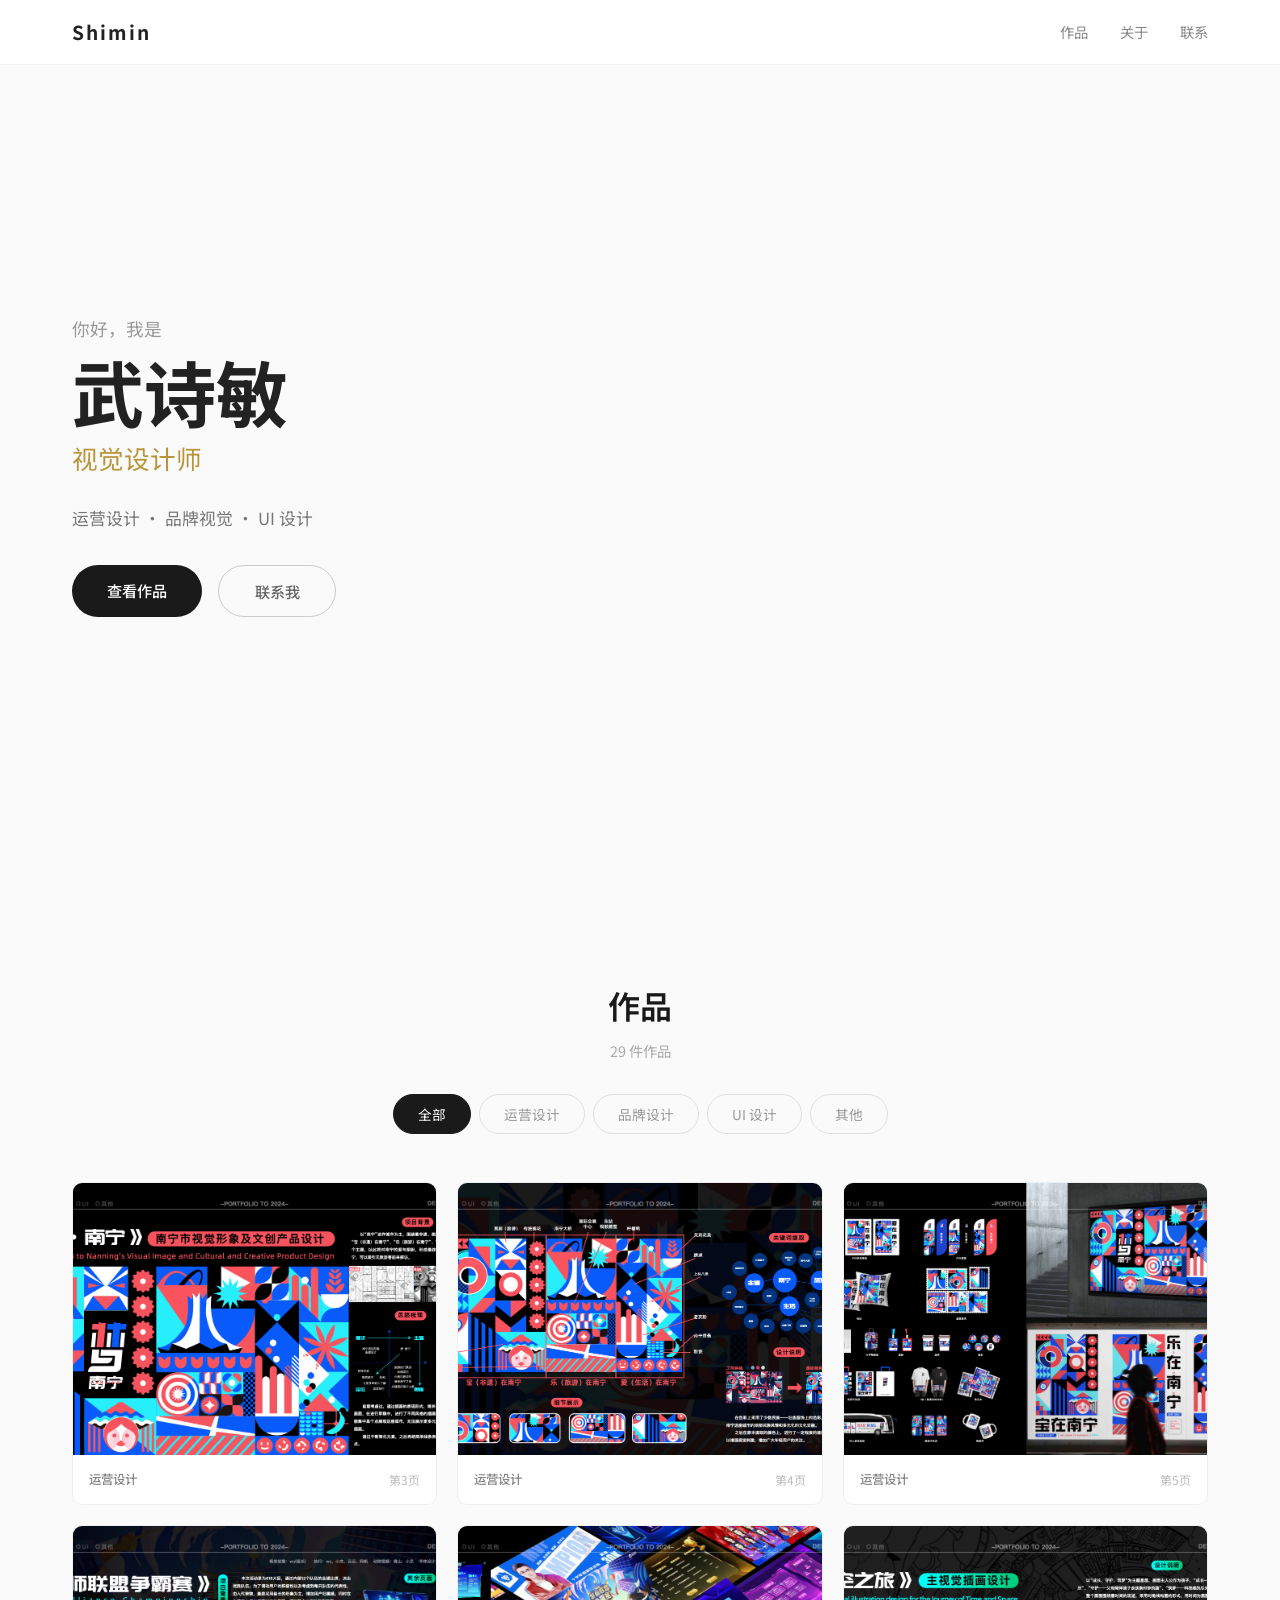
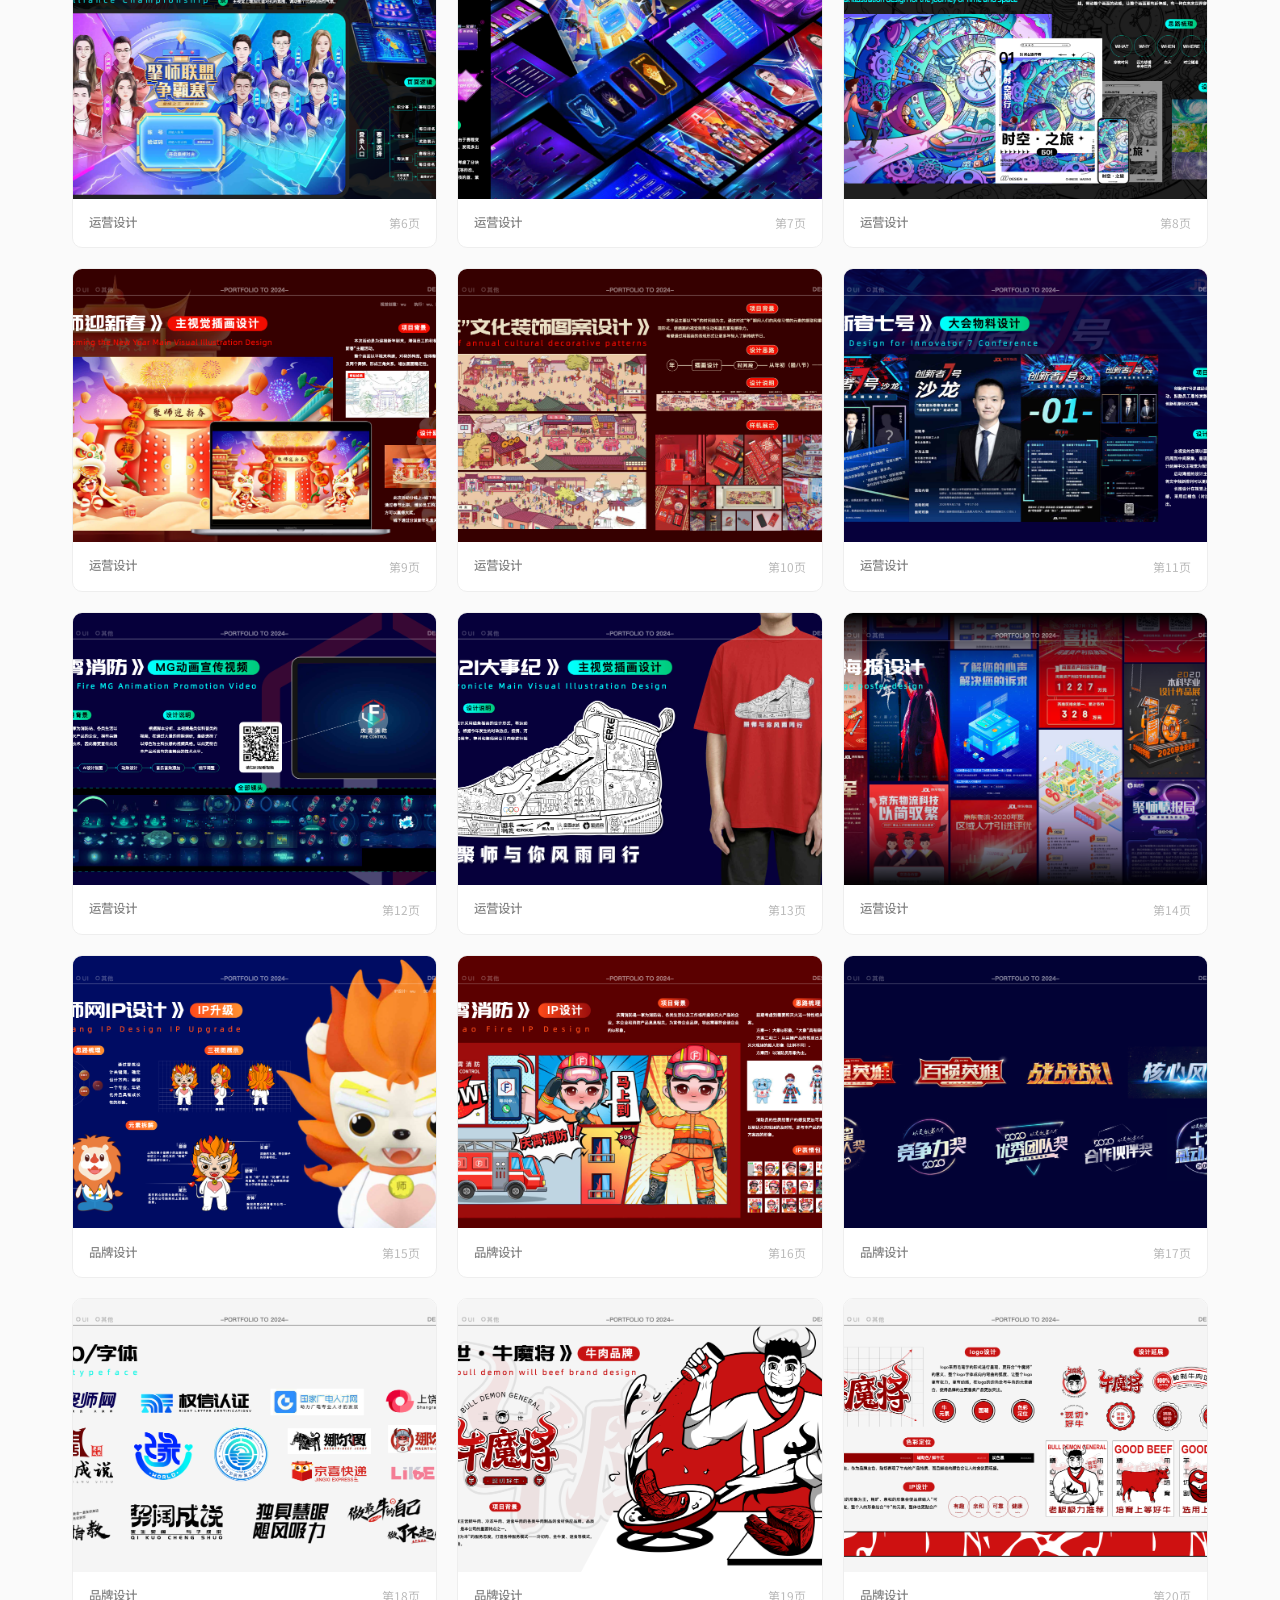
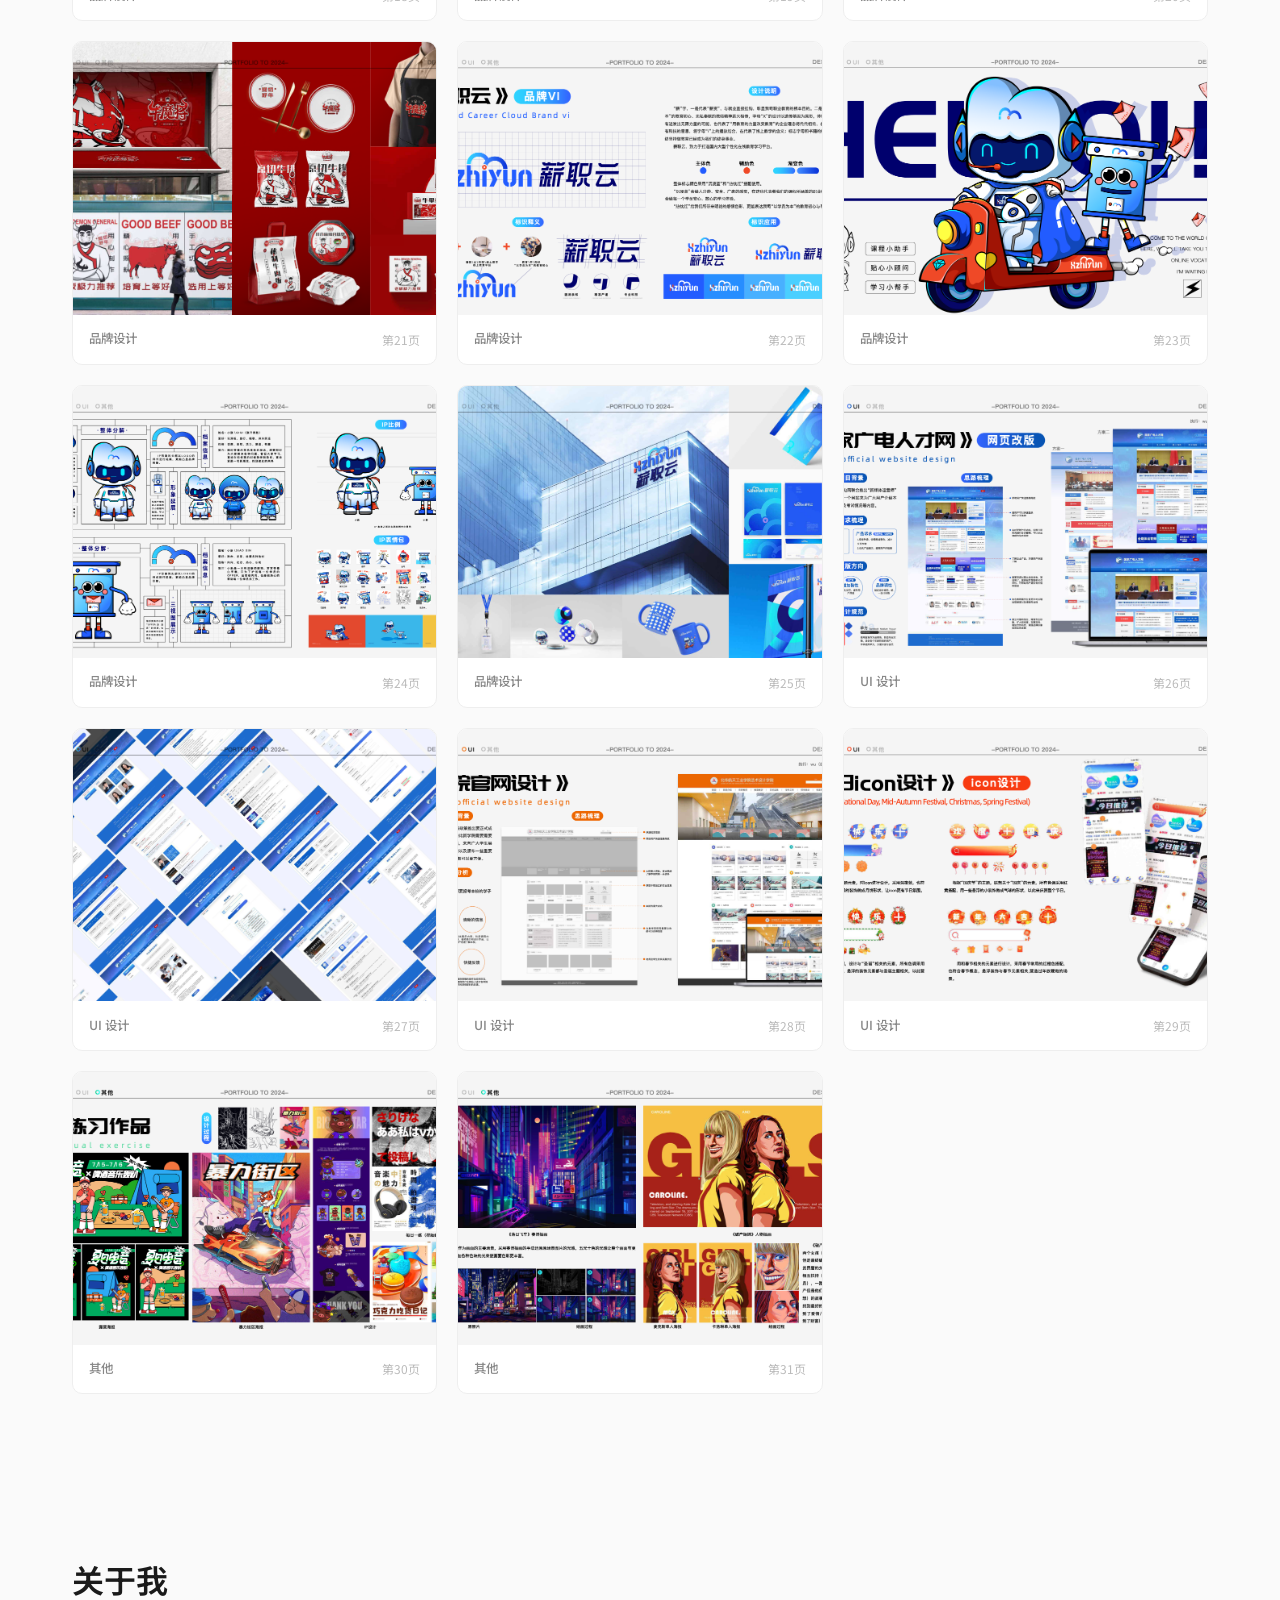
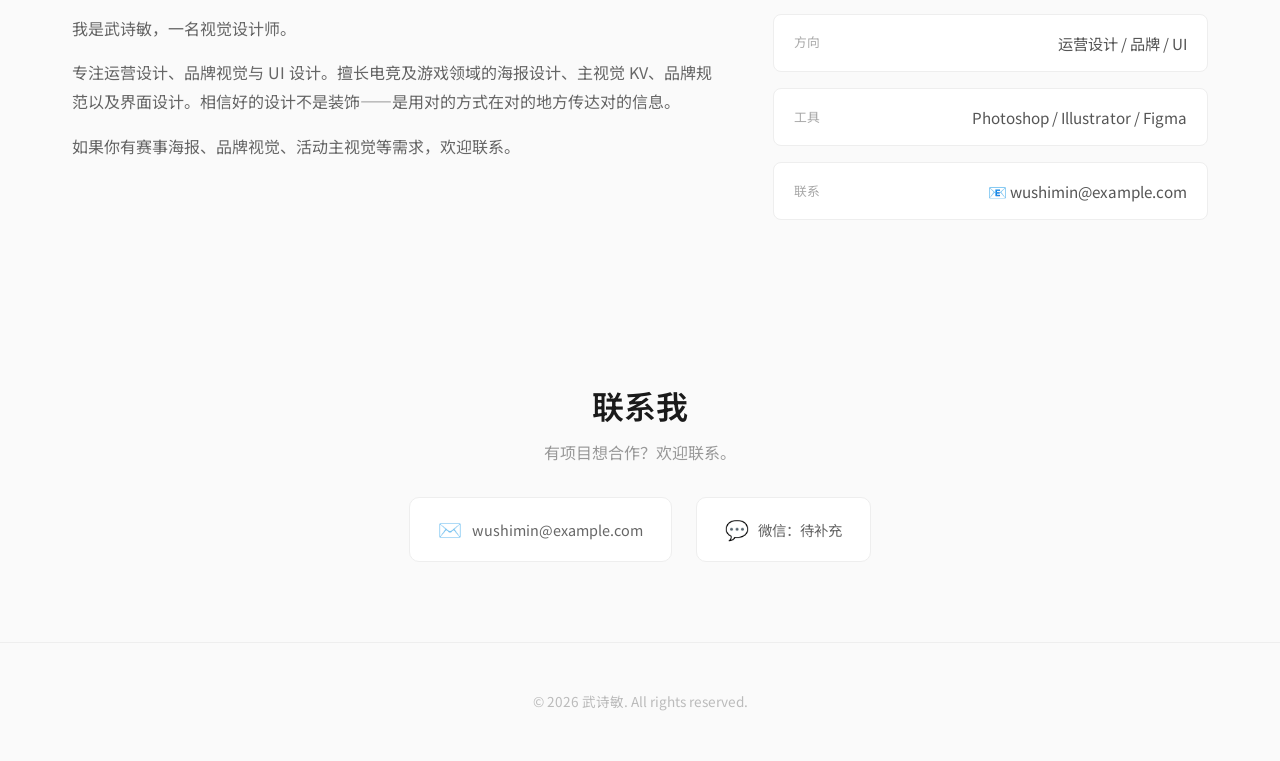
==== commit 4f0c4984: "Revert "🎨 Editorial redesign: serif typography, generous whitespace, refined minimal" This reverts c" ====
--- a/index.html
+++ b/index.html
@@ -6,7 +6,7 @@
     <title>武诗敏 · 视觉设计师</title>
     <link rel="stylesheet" href="css/style.css">
     <link rel="preconnect" href="https://fonts.googleapis.com">
-    <link href="https://fonts.googleapis.com/css2?family=Noto+Sans+SC:wght@300;400;500;700&family=Noto+Serif+SC:wght@400;600;700&display=swap" rel="stylesheet">
+    <link href="https://fonts.googleapis.com/css2?family=Noto+Sans+SC:wght@300;400;500;700&display=swap" rel="stylesheet">
 </head>
 <body>
     <!-- 导航 -->
@@ -14,9 +14,9 @@
         <div class="nav-inner">
             <a href="#hero" class="nav-logo">Shimin</a>
             <div class="nav-links">
-                <a href="#works">Work</a>
-                <a href="#about">About</a>
-                <a href="#contact">Contact</a>
+                <a href="#works">作品</a>
+                <a href="#about">关于</a>
+                <a href="#contact">联系</a>
             </div>
             <button class="nav-toggle" id="navToggle">☰</button>
         </div>
@@ -24,25 +24,23 @@
 
     <!-- 首屏 -->
     <section class="hero" id="hero">
-        <p class="hero-label">Visual Designer / 2026</p>
-        <h1 class="hero-title">武诗敏</h1>
-        <div class="hero-divider"></div>
-        <p class="hero-desc">
-            视觉设计师，专注运营设计、品牌视觉与 UI 设计。<br>
-            电竞、游戏、活动主视觉 —— 让每一个画面都能讲故事。
-        </p>
-        <div class="hero-actions">
-            <a href="#works" class="btn btn-dark">查看作品 ↓</a>
-            <a href="#contact" class="btn btn-ghost">联系我</a>
+        <div class="hero-content">
+            <p class="hero-greeting">你好，我是</p>
+            <h1 class="hero-title">武诗敏</h1>
+            <p class="hero-subtitle">视觉设计师</p>
+            <p class="hero-desc">运营设计 · 品牌视觉 · UI 设计</p>
+            <div class="hero-actions">
+                <a href="#works" class="btn btn-primary">查看作品</a>
+                <a href="#contact" class="btn btn-outline">联系我</a>
+            </div>
         </div>
     </section>
 
     <!-- 作品 -->
     <section class="works" id="works">
-        <div class="section-head">
-            <span class="section-num">01</span>
-            <h2 class="section-title">Selected Works</h2>
-            <p class="section-sub">作品</p>
+        <div class="works-header">
+            <h2 class="section-title">作品</h2>
+            <p class="work-count" id="workCount">29 件作品</p>
         </div>
         <div class="works-filter" id="worksFilter">
             <button class="filter-btn active" data-cat="all">全部</button>
@@ -56,28 +54,25 @@
 
     <!-- 关于 -->
     <section class="about" id="about">
-        <div class="section-head">
-            <span class="section-num">02</span>
-            <h2 class="section-title">About</h2>
-            <p class="section-sub">关于</p>
-        </div>
+        <h2 class="section-title">关于我</h2>
         <div class="about-content">
             <div class="about-text">
-                <p class="about-lead">视觉设计师，坐标中国。</p>
-                <p>专注电竞及游戏领域的运营设计、品牌视觉与 UI 设计。擅长用色彩和排版制造视觉冲击力，让每一个画面都有记忆点。相信好的设计不是装饰——是对的地方、对的方式、对的信息。</p>
+                <p>我是武诗敏，一名视觉设计师。</p>
+                <p>专注运营设计、品牌视觉与 UI 设计。擅长电竞及游戏领域的海报设计、主视觉 KV、品牌规范以及界面设计。相信好的设计不是装饰——是用对的方式在对的地方传达对的信息。</p>
+                <p>如果你有赛事海报、品牌视觉、活动主视觉等需求，欢迎联系。</p>
             </div>
-            <div class="about-list">
-                <div class="about-item">
-                    <span class="about-item-label">方向</span>
-                    <span class="about-item-val">运营设计 / 品牌 / UI</span>
+            <div class="about-meta">
+                <div class="meta-item">
+                    <span class="meta-label">方向</span>
+                    <span class="meta-value">运营设计 / 品牌 / UI</span>
                 </div>
-                <div class="about-item">
-                    <span class="about-item-label">工具</span>
-                    <span class="about-item-val">Photoshop / Illustrator / Figma</span>
+                <div class="meta-item">
+                    <span class="meta-label">工具</span>
+                    <span class="meta-value">Photoshop / Illustrator / Figma</span>
                 </div>
-                <div class="about-item">
-                    <span class="about-item-label">邮箱</span>
-                    <span class="about-item-val">待补充@email.com</span>
+                <div class="meta-item">
+                    <span class="meta-label">联系</span>
+                    <span class="meta-value">📧 wushimin@example.com</span>
                 </div>
             </div>
         </div>
@@ -85,17 +80,22 @@
 
     <!-- 联系 -->
     <section class="contact" id="contact">
-        <div class="section-head">
-            <span class="section-num">03</span>
-            <h2 class="section-title">Contact</h2>
-            <p class="section-sub">联系</p>
+        <h2 class="section-title">联系我</h2>
+        <p class="contact-desc">有项目想合作？欢迎联系。</p>
+        <div class="contact-cards">
+            <div class="contact-card">
+                <span class="contact-icon">✉️</span>
+                <span class="contact-text">wushimin@example.com</span>
+            </div>
+            <div class="contact-card">
+                <span class="contact-icon">💬</span>
+                <span class="contact-text">微信：待补充</span>
+            </div>
         </div>
-        <p class="contact-desc">有项目想合作？欢迎来信。</p>
-        <a href="mailto:待补充@email.com" class="contact-email">待补充@email.com</a>
     </section>
 
     <footer class="footer">
-        <p>© 2026 武诗敏</p>
+        <p>© 2026 武诗敏. All rights reserved.</p>
     </footer>
 
     <script src="js/main.js"></script>
--- a/css/style.css
+++ b/css/style.css
@@ -3,11 +3,10 @@
 html { scroll-behavior: smooth; }
 body {
     font-family: 'Noto Sans SC', -apple-system, BlinkMacSystemFont, sans-serif;
-    background: #fff;
-    color: #1a1a1a;
-    line-height: 1.7;
+    background: #fafafa;
+    color: #333;
+    line-height: 1.6;
     overflow-x: hidden;
-    -webkit-font-smoothing: antialiased;
 }
 a { color: inherit; text-decoration: none; }
 img { max-width: 100%; display: block; }
@@ -15,137 +14,140 @@
 /* === Nav === */
 .nav {
     position: fixed; top: 0; left: 0; right: 0; z-index: 1000;
-    background: rgba(255,255,255,0.9); backdrop-filter: blur(16px);
-    border-bottom: 1px solid rgba(0,0,0,0.04);
+    background: rgba(255,255,255,0.85); backdrop-filter: blur(12px);
+    border-bottom: 1px solid rgba(0,0,0,0.05);
+    transition: background 0.3s;
 }
 .nav-inner {
-    max-width: 1400px; margin: 0 auto; padding: 0 3rem;
-    display: flex; align-items: center; justify-content: space-between; height: 72px;
+    max-width: 1200px; margin: 0 auto; padding: 0 2rem;
+    display: flex; align-items: center; justify-content: space-between; height: 64px;
 }
-.nav-logo { font-size: 1.1rem; font-weight: 600; letter-spacing: 3px; color: #1a1a1a; text-transform: uppercase; }
-.nav-links { display: flex; gap: 3rem; }
-.nav-links a { font-size: 0.85rem; font-weight: 500; color: #999; letter-spacing: 1px; transition: color 0.2s; text-transform: uppercase; }
-.nav-links a:hover { color: #1a1a1a; }
-.nav-toggle { display: none; background: none; border: none; color: #1a1a1a; font-size: 1.4rem; cursor: pointer; }
+.nav-logo { font-size: 1.2rem; font-weight: 700; letter-spacing: 2px; color: #222; }
+.nav-links { display: flex; gap: 2rem; }
+.nav-links a { font-size: 0.9rem; color: #888; transition: color 0.2s; }
+.nav-links a:hover { color: #222; }
+.nav-toggle { display: none; background: none; border: none; color: #222; font-size: 1.5rem; cursor: pointer; }
 
 /* === Hero === */
 .hero {
-    min-height: 100vh; display: flex; flex-direction: column; justify-content: center;
-    max-width: 800px; margin: 0 auto; padding: 8rem 3rem 6rem;
+    min-height: 100vh; display: flex; align-items: center;
+    max-width: 1200px; margin: 0 auto; padding: 6rem 2rem 4rem;
 }
-.hero-label { font-size: 0.8rem; font-weight: 500; color: #bbb; letter-spacing: 3px; text-transform: uppercase; margin-bottom: 2rem; }
-.hero-title {
-    font-family: 'Noto Serif SC', serif; font-size: clamp(3.5rem, 8vw, 6.5rem);
-    font-weight: 700; color: #1a1a1a; line-height: 1.05; letter-spacing: 6px; margin-bottom: 2rem;
-}
-.hero-divider { width: 60px; height: 2px; background: #d4a853; margin-bottom: 2.5rem; }
-.hero-desc { font-size: 1.15rem; color: #777; line-height: 2; margin-bottom: 3.5rem; max-width: 520px; }
-.hero-actions { display: flex; gap: 1.5rem; }
+.hero-content { max-width: 600px; }
+.hero-greeting { font-size: 1.1rem; color: #999; margin-bottom: 0.5rem; }
+.hero-title { font-size: 4.5rem; font-weight: 700; color: #222; line-height: 1.1; margin-bottom: 0.5rem; }
+.hero-subtitle { font-size: 1.6rem; color: #b8943a; font-weight: 400; margin-bottom: 1.5rem; }
+.hero-desc { font-size: 1.05rem; color: #777; line-height: 1.8; margin-bottom: 2rem; }
+.hero-actions { display: flex; gap: 1rem; }
 
 /* === Buttons === */
-.btn { display: inline-block; padding: 0.85rem 2.2rem; border-radius: 100px; font-size: 0.9rem; font-weight: 500; letter-spacing: 1px; transition: all 0.3s; }
-.btn-dark { background: #1a1a1a; color: #fff; }
-.btn-dark:hover { background: #333; transform: translateY(-2px); box-shadow: 0 6px 24px rgba(0,0,0,0.12); }
-.btn-ghost { border: 1px solid #ddd; color: #888; }
-.btn-ghost:hover { border-color: #1a1a1a; color: #1a1a1a; }
+.btn { display: inline-block; padding: 0.8rem 2.2rem; border-radius: 100px; font-size: 0.95rem; font-weight: 500; transition: all 0.25s; }
+.btn-primary { background: #1a1a1a; color: #fff; }
+.btn-primary:hover { background: #333; transform: translateY(-2px); }
+.btn-outline { border: 1px solid #ccc; color: #666; }
+.btn-outline:hover { border-color: #1a1a1a; color: #1a1a1a; }
 
-/* === Section Head === */
-.section-head { margin-bottom: 3.5rem; }
-.section-num { font-size: 0.75rem; font-weight: 500; color: #ccc; letter-spacing: 2px; display: block; margin-bottom: 0.75rem; }
-.section-title { font-family: 'Noto Serif SC', serif; font-size: 2.8rem; font-weight: 600; color: #1a1a1a; margin-bottom: 0.3rem; letter-spacing: 2px; }
-.section-sub { font-size: 0.95rem; color: #bbb; }
-section { padding: 6rem 3rem; max-width: 1400px; margin: 0 auto; }
+/* === Section Common === */
+section { padding: 5rem 2rem; max-width: 1200px; margin: 0 auto; }
+.section-title { font-size: 2rem; font-weight: 600; color: #1a1a1a; margin-bottom: 0.5rem; }
 
-/* === Works === */
-.works-filter { display: flex; gap: 0.4rem; margin-bottom: 3.5rem; flex-wrap: wrap; }
+/* === Works Header === */
+.works-header { text-align: center; margin-bottom: 2rem; }
+.work-count { font-size: 0.9rem; color: #aaa; margin-top: 0.25rem; }
+
+/* === Works Filter === */
+.works-filter {
+    display: flex; justify-content: center; gap: 0.5rem; margin-bottom: 3rem; flex-wrap: wrap;
+}
 .filter-btn {
-    background: transparent; border: none; color: #bbb; padding: 0.5rem 1.2rem;
-    border-radius: 100px; cursor: pointer; font-size: 0.82rem; font-weight: 500;
-    font-family: inherit; letter-spacing: 1px; transition: all 0.25s;
+    background: transparent; border: 1px solid #e0e0e0; color: #999; padding: 0.55rem 1.5rem;
+    border-radius: 100px; cursor: pointer; font-size: 0.85rem; font-family: inherit; transition: all 0.25s;
 }
-.filter-btn:hover { color: #555; background: #f5f5f5; }
-.filter-btn.active { color: #1a1a1a; background: #f0f0f0; }
+.filter-btn:hover { border-color: #aaa; color: #555; }
+.filter-btn.active { background: #1a1a1a; border-color: #1a1a1a; color: #fff; }
 
+/* === Works Grid === */
 .works-grid {
-    display: grid; grid-template-columns: repeat(2, 1fr); gap: 1rem;
-}
-@media (min-width: 1000px) {
-    .works-grid { grid-template-columns: repeat(3, 1fr); }
+    display: grid; grid-template-columns: repeat(auto-fill, minmax(300px, 1fr)); gap: 1.25rem;
 }
 .work-card {
-    position: relative; cursor: pointer; overflow: hidden;
-    animation: fadeUp 0.6s ease both;
+    position: relative; border-radius: 10px; overflow: hidden;
+    background: #fff; border: 1px solid #eee; cursor: pointer;
+    transition: transform 0.3s, box-shadow 0.3s;
+    animation: fadeInUp 0.5s ease both;
 }
-@keyframes fadeUp {
-    from { opacity: 0; transform: translateY(30px); }
+@keyframes fadeInUp {
+    from { opacity: 0; transform: translateY(20px); }
     to { opacity: 1; transform: translateY(0); }
 }
+.work-card:hover { transform: translateY(-4px); box-shadow: 0 12px 40px rgba(0,0,0,0.08); }
 .work-card-img {
-    width: 100%; aspect-ratio: 4/3; overflow: hidden; background: #f8f8f8;
-    border-radius: 4px;
+    width: 100%; aspect-ratio: 4/3; overflow: hidden; background: #f5f5f5;
 }
 .work-card-img img {
-    width: 100%; height: 100%; object-fit: cover;
-    transition: transform 0.6s cubic-bezier(0.25, 0.1, 0.25, 1);
+    width: 100%; height: 100%; object-fit: cover; transition: transform 0.5s;
 }
-.work-card:hover .work-card-img img { transform: scale(1.04); }
+.work-card:hover .work-card-img img { transform: scale(1.03); }
 .work-card-info {
-    padding: 0.8rem 0.2rem; display: flex; justify-content: space-between; align-items: center;
+    padding: 0.9rem 1rem;
+    display: flex; justify-content: space-between; align-items: center;
 }
 .work-card-tag { font-size: 0.78rem; color: #888; font-weight: 500; }
-.work-card-page { font-size: 0.72rem; color: #ccc; }
-.work-card:hover .work-card-tag { color: #1a1a1a; }
+.work-card-page { font-size: 0.75rem; color: #bbb; }
 
 /* === About === */
-.about-content { display: grid; grid-template-columns: 1.5fr 1fr; gap: 4rem; }
-.about-lead { font-size: 1.3rem; font-weight: 500; color: #1a1a1a; margin-bottom: 1.5rem; }
-.about-text p { color: #777; margin-bottom: 1rem; font-size: 0.98rem; line-height: 1.9; }
-.about-list { display: flex; flex-direction: column; gap: 1.5rem; }
-.about-item { padding-bottom: 1.5rem; border-bottom: 1px solid #eee; }
-.about-item:last-child { border-bottom: none; }
-.about-item-label { display: block; font-size: 0.75rem; color: #bbb; letter-spacing: 2px; text-transform: uppercase; margin-bottom: 0.4rem; }
-.about-item-val { font-size: 0.95rem; color: #555; }
+.about-content { display: grid; grid-template-columns: 1.5fr 1fr; gap: 3rem; align-items: start; }
+.about-text p { color: #666; margin-bottom: 1rem; font-size: 1rem; line-height: 1.8; }
+.about-meta { display: flex; flex-direction: column; gap: 1rem; }
+.meta-item {
+    padding: 1rem 1.25rem; background: #fff; border-radius: 8px; border: 1px solid #eee;
+    display: flex; justify-content: space-between; align-items: center;
+}
+.meta-label { font-size: 0.8rem; color: #aaa; }
+.meta-value { font-size: 0.95rem; color: #555; }
 
 /* === Contact === */
-.contact { padding-bottom: 10rem; }
-.contact-desc { color: #888; margin-bottom: 2rem; max-width: 500px; }
-.contact-email { font-size: 1.8rem; font-weight: 500; color: #1a1a1a; letter-spacing: 1px; transition: color 0.3s; border-bottom: 2px solid transparent; padding-bottom: 4px; }
-.contact-email:hover { border-color: #d4a853; }
+.contact { text-align: center; }
+.contact-desc { color: #999; margin-bottom: 2rem; }
+.contact-cards { display: flex; justify-content: center; gap: 1.5rem; flex-wrap: wrap; }
+.contact-card {
+    display: flex; align-items: center; gap: 0.6rem;
+    background: #fff; border: 1px solid #eee; border-radius: 10px;
+    padding: 1rem 1.75rem; transition: border-color 0.3s;
+}
+.contact-card:hover { border-color: #ccc; }
+.contact-icon { font-size: 1.2rem; }
+.contact-text { color: #666; font-size: 0.9rem; }
 
 /* === Footer === */
-.footer { padding: 2.5rem 3rem; border-top: 1px solid #eee; color: #ccc; font-size: 0.8rem; max-width: 1400px; margin: 0 auto; }
+.footer { text-align: center; padding: 3rem 2rem; border-top: 1px solid #eee; color: #bbb; font-size: 0.85rem; }
 
 /* === Lightbox === */
 .lightbox {
     display: none; position: fixed; inset: 0; z-index: 9999;
-    background: rgba(255,255,255,0.97); justify-content: center; align-items: center;
+    background: rgba(255,255,255,0.96); justify-content: center; align-items: center;
 }
 .lightbox.active { display: flex; }
-.lightbox-content { display: flex; justify-content: center; align-items: center; }
-.lightbox-content img { max-width: 88vw; max-height: 88vh; border-radius: 4px; box-shadow: 0 2px 40px rgba(0,0,0,0.06); object-fit: contain; }
+.lightbox-content { display: flex; justify-content: center; align-items: center; max-width: 85vw; max-height: 85vh; }
+.lightbox-content img { max-width: 85vw; max-height: 85vh; border-radius: 6px; box-shadow: 0 4px 30px rgba(0,0,0,0.1); object-fit: contain; }
 .lightbox-close, .lightbox-prev, .lightbox-next {
-    position: absolute; background: none; border: none; cursor: pointer; color: #999; z-index: 10;
-    transition: color 0.2s;
+    position: absolute; background: none; border: none; cursor: pointer; color: #555; z-index: 10;
 }
-.lightbox-close { top: 1.5rem; right: 2rem; font-size: 1.8rem; }
-.lightbox-prev { left: 2rem; top: 50%; transform: translateY(-50%); font-size: 2.5rem; }
-.lightbox-next { right: 2rem; top: 50%; transform: translateY(-50%); font-size: 2.5rem; }
+.lightbox-close { top: 1.5rem; right: 1.5rem; font-size: 2rem; }
+.lightbox-prev { left: 1.5rem; top: 50%; transform: translateY(-50%); font-size: 3rem; }
+.lightbox-next { right: 1.5rem; top: 50%; transform: translateY(-50%); font-size: 3rem; }
 .lightbox-prev:hover, .lightbox-next:hover, .lightbox-close:hover { color: #1a1a1a; }
-.lightbox-counter { position: absolute; bottom: 2rem; left: 50%; transform: translateX(-50%); color: #bbb; font-size: 0.8rem; letter-spacing: 1px; }
+.lightbox-counter { position: absolute; bottom: 1.5rem; left: 50%; transform: translateX(-50%); color: #999; font-size: 0.85rem; }
 
 /* === Responsive === */
 @media (max-width: 768px) {
-    .hero { padding: 6rem 1.5rem 4rem; }
-    .hero-title { font-size: 2.8rem; letter-spacing: 3px; }
-    .hero-desc { font-size: 1rem; }
-    section { padding: 4rem 1.5rem; }
-    .section-title { font-size: 2rem; }
-    .nav-inner { padding: 0 1.5rem; }
+    .hero { flex-direction: column; text-align: center; padding-top: 5rem; }
+    .hero-title { font-size: 3rem; }
+    .hero-actions { justify-content: center; }
+    .about-content { grid-template-columns: 1fr; }
     .nav-links { display: none; }
-    .nav-links.open { display: flex; flex-direction: column; position: absolute; top: 72px; left: 0; right: 0; background: #fff; padding: 1.5rem; gap: 1.25rem; border-bottom: 1px solid #eee; }
+    .nav-links.open { display: flex; flex-direction: column; position: absolute; top: 64px; left: 0; right: 0; background: #fff; padding: 1.5rem 2rem; gap: 1.25rem; border-bottom: 1px solid #eee; }
     .nav-toggle { display: block; }
-    .works-grid { grid-template-columns: 1fr; }
-    .about-content { grid-template-columns: 1fr; gap: 2.5rem; }
-    .contact-email { font-size: 1.3rem; }
-    .lightbox-prev, .lightbox-next { font-size: 1.8rem; left: 0.5rem; right: 0.5rem; }
+    .works-grid { grid-template-columns: repeat(auto-fill, minmax(240px, 1fr)); }
+    .lightbox-prev, .lightbox-next { font-size: 2rem; }
 }
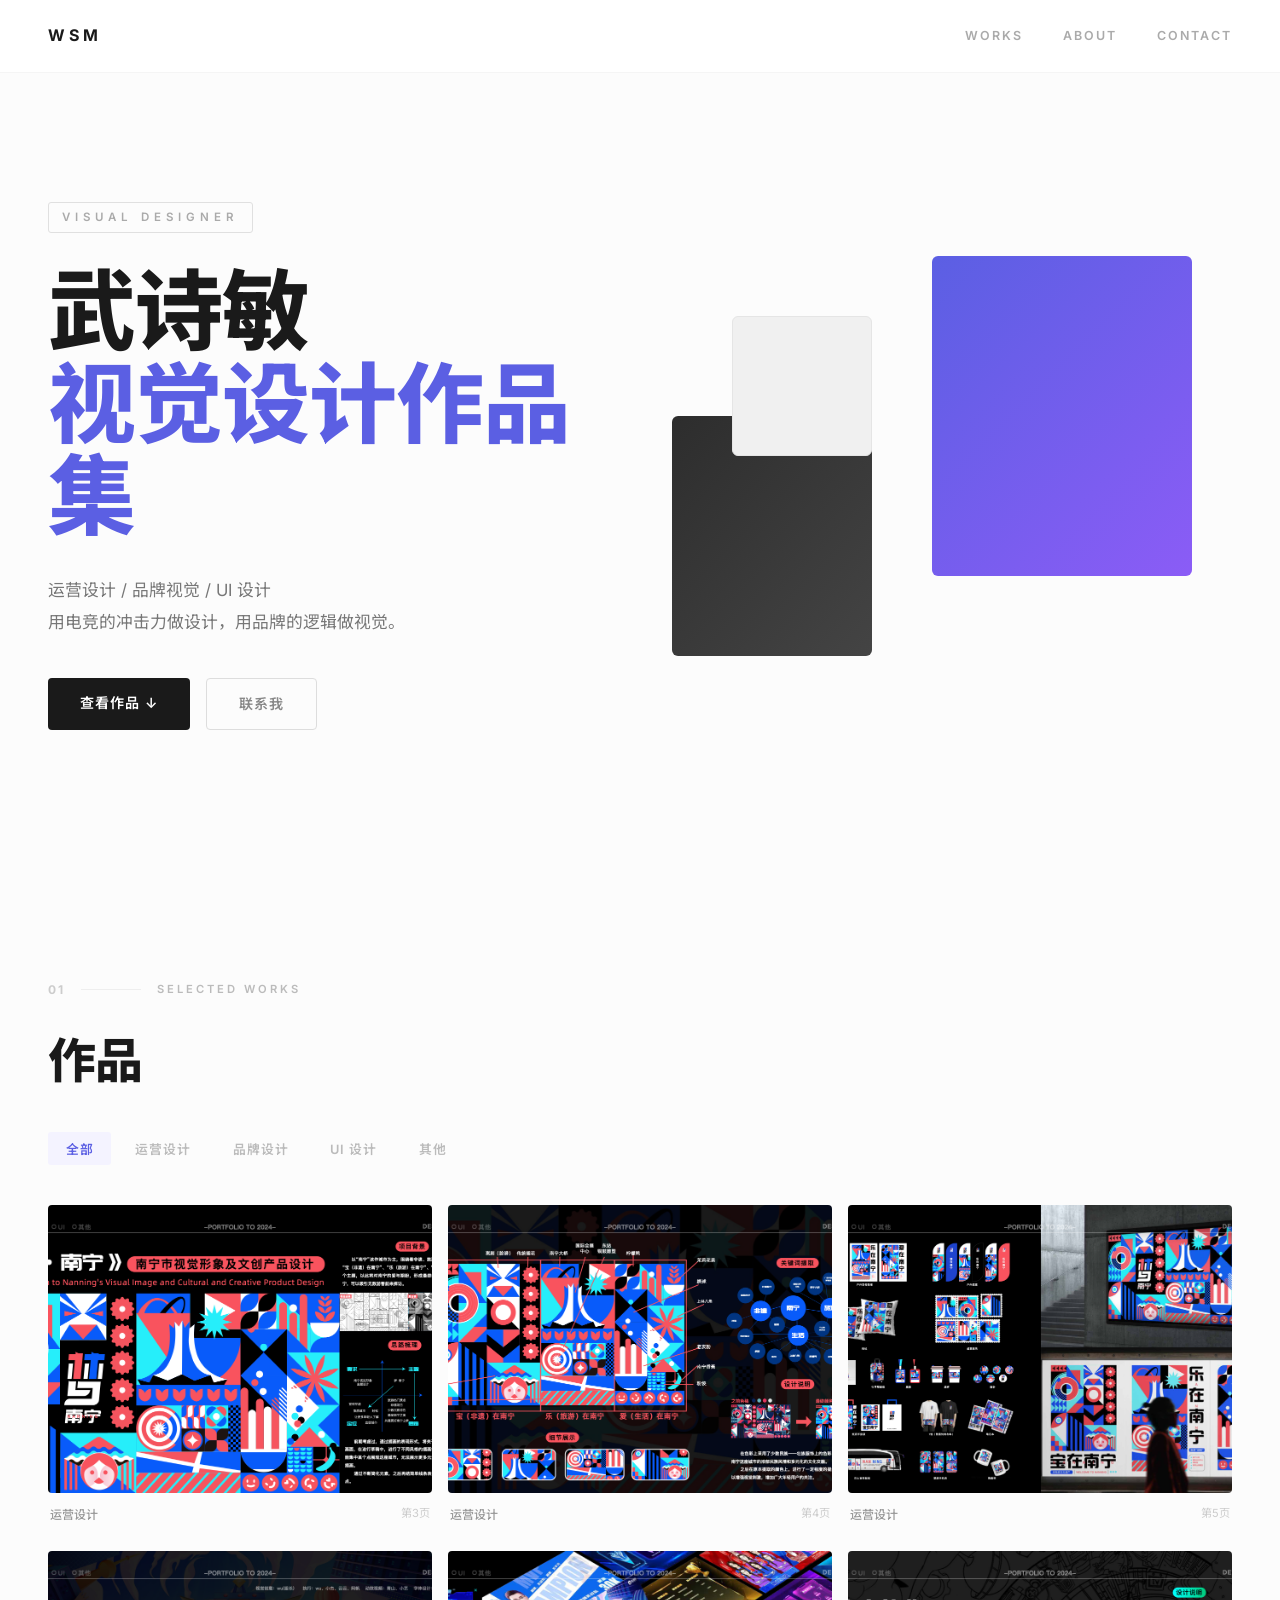
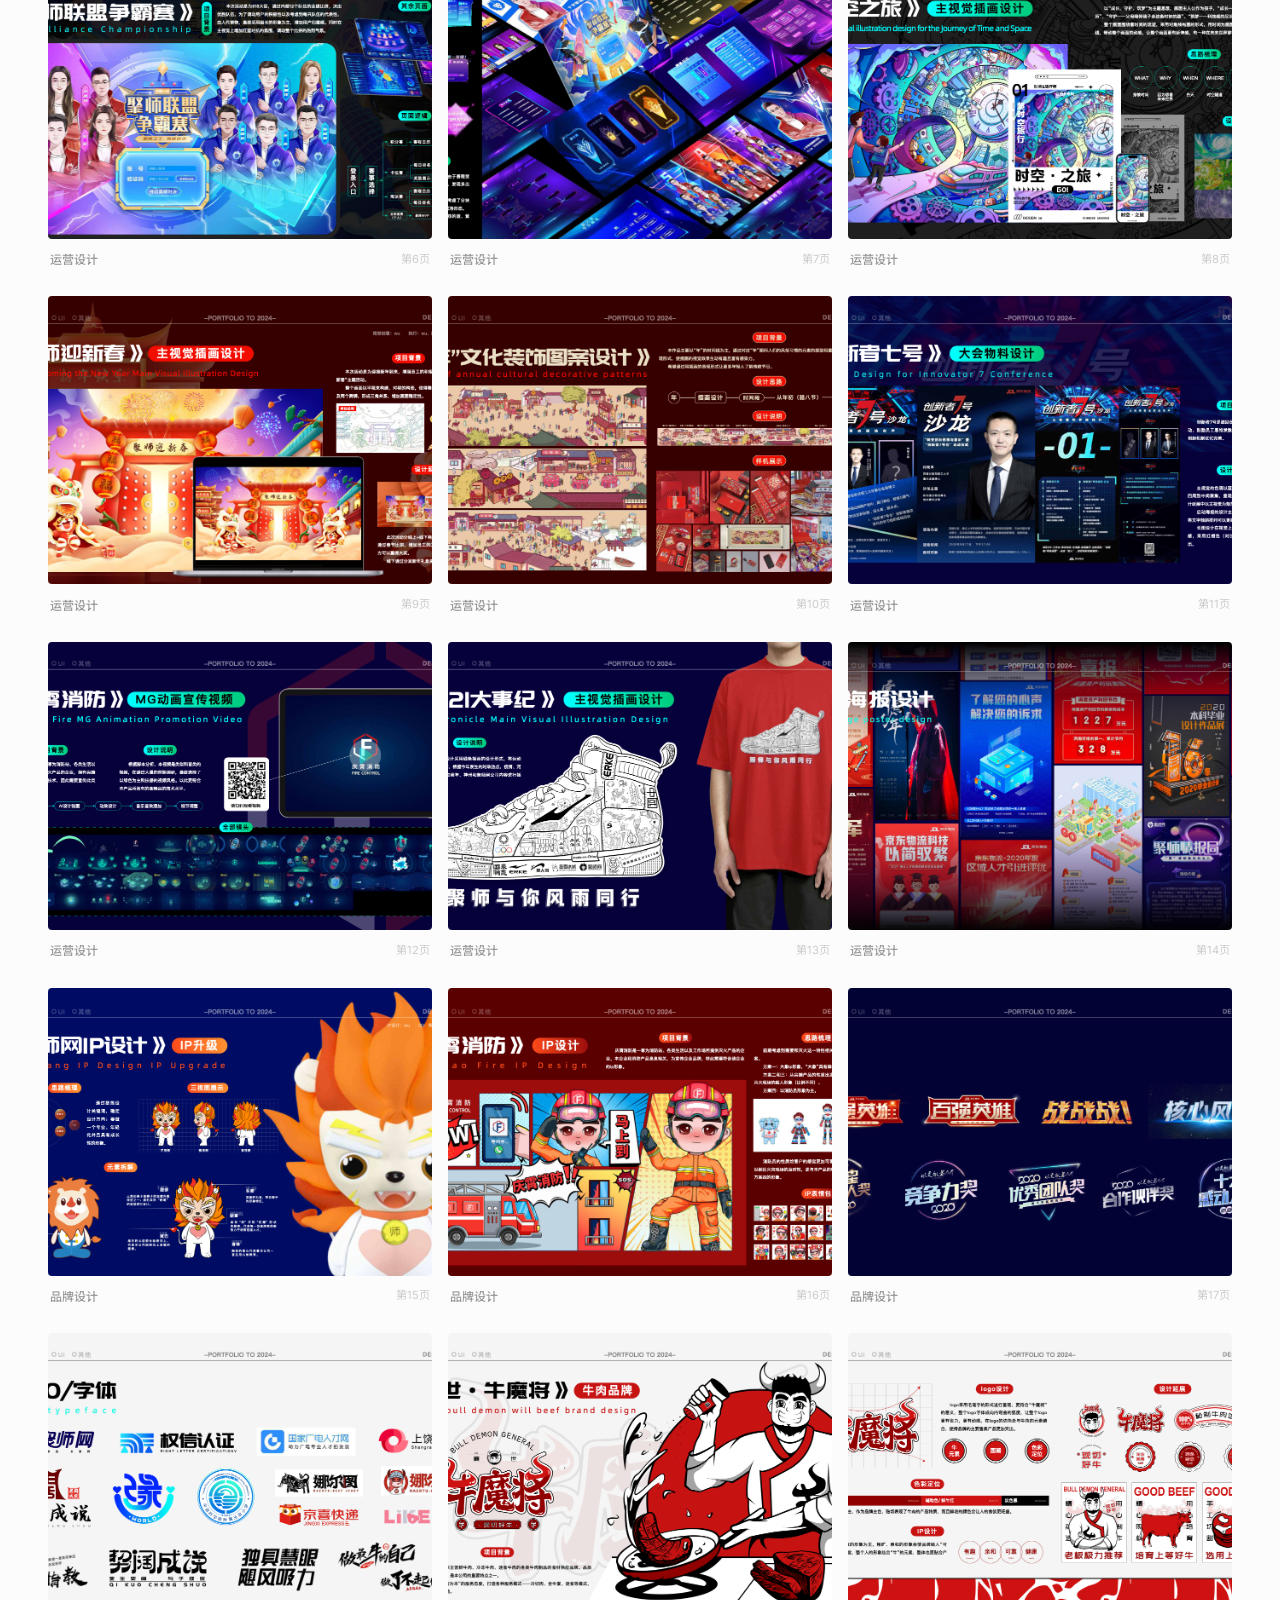
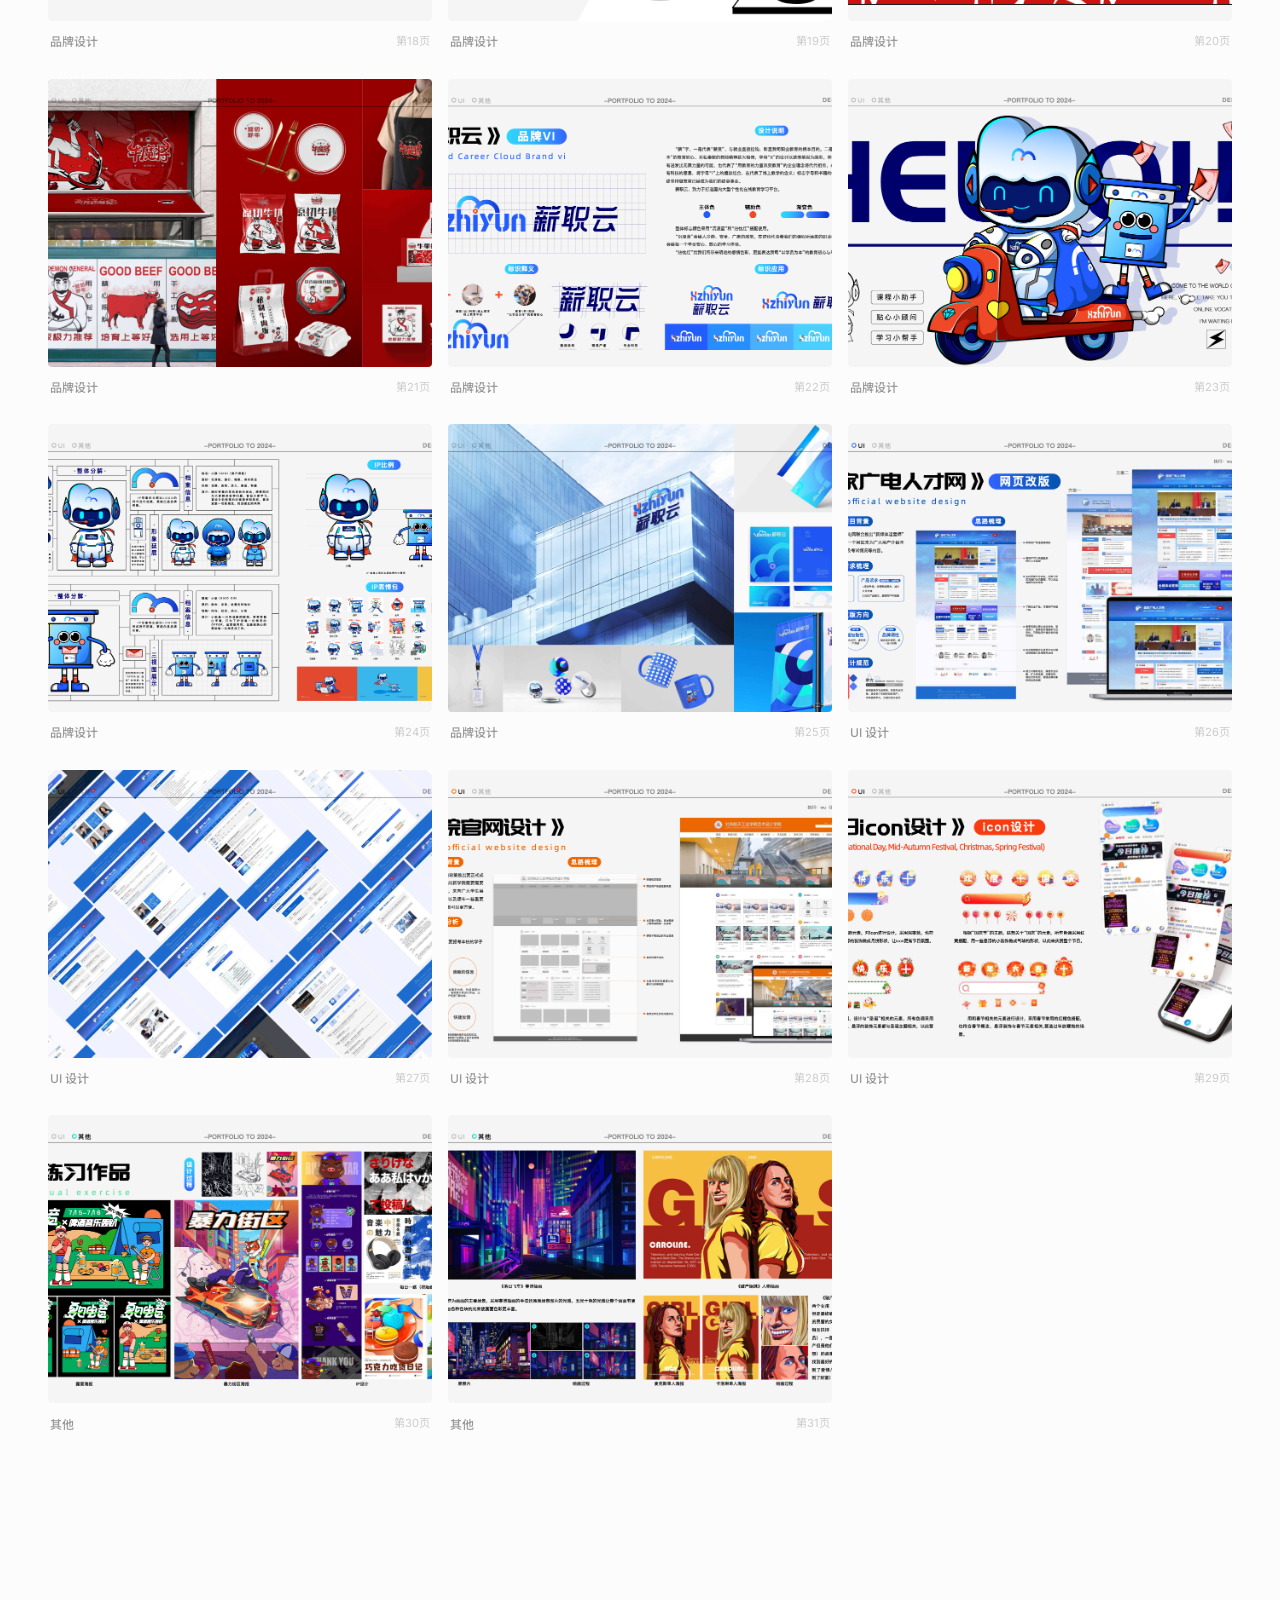
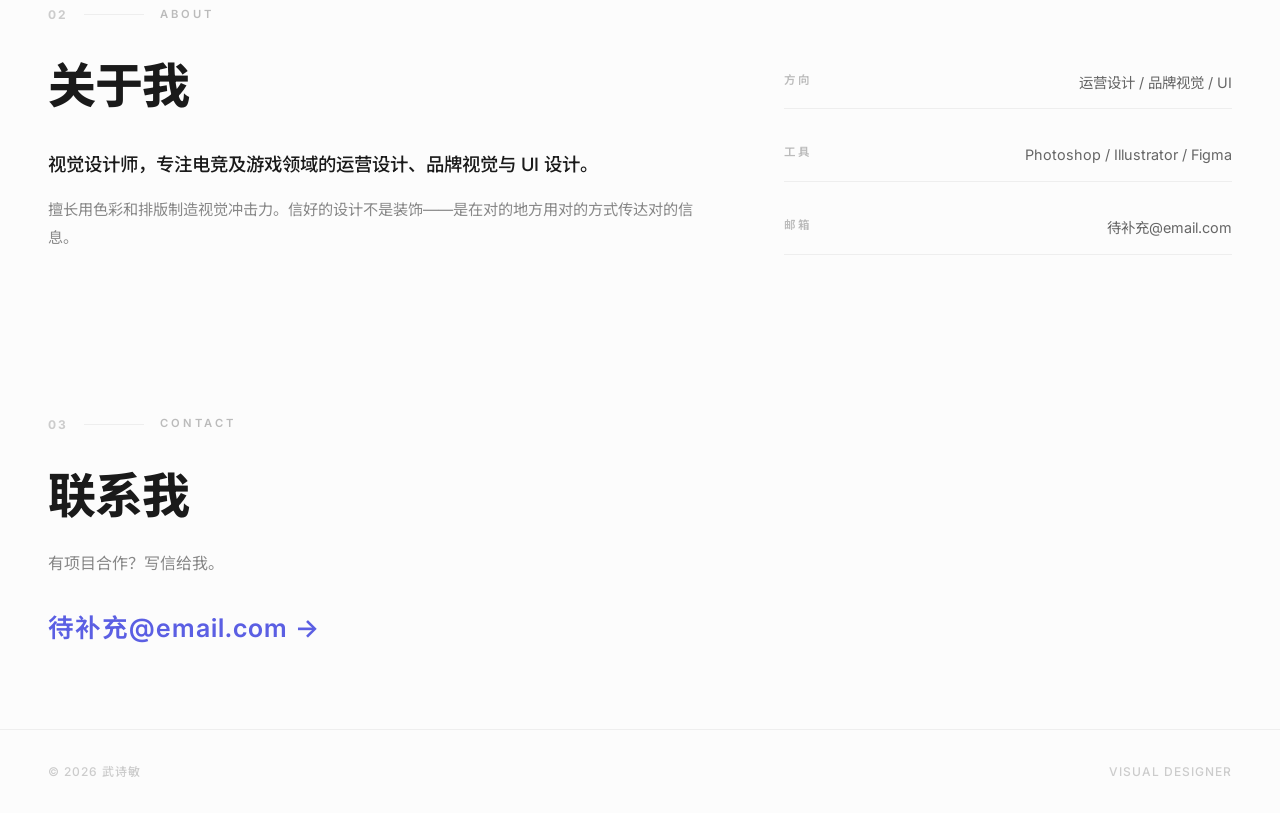
==== commit b05b4fd3: "🎨 Modern redesign: geometric hero, Inter font, purple accent" ====
--- a/index.html
+++ b/index.html
@@ -6,42 +6,53 @@
     <title>武诗敏 · 视觉设计师</title>
     <link rel="stylesheet" href="css/style.css">
     <link rel="preconnect" href="https://fonts.googleapis.com">
-    <link href="https://fonts.googleapis.com/css2?family=Noto+Sans+SC:wght@300;400;500;700&display=swap" rel="stylesheet">
+    <link href="https://fonts.googleapis.com/css2?family=Inter:wght@300;400;500;600;700;800&family=Noto+Sans+SC:wght@300;400;500;700&display=swap" rel="stylesheet">
 </head>
 <body>
-    <!-- 导航 -->
     <nav class="nav" id="nav">
         <div class="nav-inner">
-            <a href="#hero" class="nav-logo">Shimin</a>
+            <a href="#hero" class="nav-logo">WSM</a>
             <div class="nav-links">
-                <a href="#works">作品</a>
-                <a href="#about">关于</a>
-                <a href="#contact">联系</a>
+                <a href="#works">WORKS</a>
+                <a href="#about">ABOUT</a>
+                <a href="#contact">CONTACT</a>
             </div>
             <button class="nav-toggle" id="navToggle">☰</button>
         </div>
     </nav>
 
-    <!-- 首屏 -->
     <section class="hero" id="hero">
-        <div class="hero-content">
-            <p class="hero-greeting">你好，我是</p>
-            <h1 class="hero-title">武诗敏</h1>
-            <p class="hero-subtitle">视觉设计师</p>
-            <p class="hero-desc">运营设计 · 品牌视觉 · UI 设计</p>
-            <div class="hero-actions">
-                <a href="#works" class="btn btn-primary">查看作品</a>
-                <a href="#contact" class="btn btn-outline">联系我</a>
+        <div class="hero-grid">
+            <div class="hero-text">
+                <div class="hero-tag">VISUAL DESIGNER</div>
+                <h1 class="hero-title">
+                    <span class="hero-line">武诗敏</span>
+                    <span class="hero-line accent">视觉设计作品集</span>
+                </h1>
+                <p class="hero-desc">
+                    运营设计 / 品牌视觉 / UI 设计<br>
+                    用电竞的冲击力做设计，用品牌的逻辑做视觉。
+                </p>
+                <div class="hero-actions">
+                    <a href="#works" class="btn btn-fill">查看作品 ↓</a>
+                    <a href="#contact" class="btn btn-line">联系我</a>
+                </div>
+            </div>
+            <div class="hero-visual">
+                <div class="hero-block block-1"></div>
+                <div class="hero-block block-2"></div>
+                <div class="hero-block block-3"></div>
             </div>
         </div>
     </section>
 
-    <!-- 作品 -->
     <section class="works" id="works">
-        <div class="works-header">
-            <h2 class="section-title">作品</h2>
-            <p class="work-count" id="workCount">29 件作品</p>
+        <div class="section-bar">
+            <span class="bar-num">01</span>
+            <span class="bar-line"></span>
+            <span class="bar-label">SELECTED WORKS</span>
         </div>
+        <h2 class="works-title">作品</h2>
         <div class="works-filter" id="worksFilter">
             <button class="filter-btn active" data-cat="all">全部</button>
             <button class="filter-btn" data-cat="ops">运营设计</button>
@@ -52,50 +63,51 @@
         <div class="works-grid" id="worksGrid"></div>
     </section>
 
-    <!-- 关于 -->
     <section class="about" id="about">
-        <h2 class="section-title">关于我</h2>
-        <div class="about-content">
-            <div class="about-text">
-                <p>我是武诗敏，一名视觉设计师。</p>
-                <p>专注运营设计、品牌视觉与 UI 设计。擅长电竞及游戏领域的海报设计、主视觉 KV、品牌规范以及界面设计。相信好的设计不是装饰——是用对的方式在对的地方传达对的信息。</p>
-                <p>如果你有赛事海报、品牌视觉、活动主视觉等需求，欢迎联系。</p>
+        <div class="section-bar">
+            <span class="bar-num">02</span>
+            <span class="bar-line"></span>
+            <span class="bar-label">ABOUT</span>
+        </div>
+        <div class="about-grid">
+            <div class="about-intro">
+                <h2 class="about-title">关于我</h2>
+                <p class="about-lead">视觉设计师，专注电竞及游戏领域的运营设计、品牌视觉与 UI 设计。</p>
+                <p class="about-text">擅长用色彩和排版制造视觉冲击力。信好的设计不是装饰——是在对的地方用对的方式传达对的信息。</p>
             </div>
-            <div class="about-meta">
-                <div class="meta-item">
-                    <span class="meta-label">方向</span>
-                    <span class="meta-value">运营设计 / 品牌 / UI</span>
+            <div class="about-detail">
+                <div class="detail-row">
+                    <span class="detail-label">方向</span>
+                    <span class="detail-val">运营设计 / 品牌视觉 / UI</span>
                 </div>
-                <div class="meta-item">
-                    <span class="meta-label">工具</span>
-                    <span class="meta-value">Photoshop / Illustrator / Figma</span>
+                <div class="detail-row">
+                    <span class="detail-label">工具</span>
+                    <span class="detail-val">Photoshop / Illustrator / Figma</span>
                 </div>
-                <div class="meta-item">
-                    <span class="meta-label">联系</span>
-                    <span class="meta-value">📧 wushimin@example.com</span>
+                <div class="detail-row">
+                    <span class="detail-label">邮箱</span>
+                    <span class="detail-val">待补充@email.com</span>
                 </div>
             </div>
         </div>
     </section>
 
-    <!-- 联系 -->
     <section class="contact" id="contact">
-        <h2 class="section-title">联系我</h2>
-        <p class="contact-desc">有项目想合作？欢迎联系。</p>
-        <div class="contact-cards">
-            <div class="contact-card">
-                <span class="contact-icon">✉️</span>
-                <span class="contact-text">wushimin@example.com</span>
-            </div>
-            <div class="contact-card">
-                <span class="contact-icon">💬</span>
-                <span class="contact-text">微信：待补充</span>
-            </div>
+        <div class="section-bar">
+            <span class="bar-num">03</span>
+            <span class="bar-line"></span>
+            <span class="bar-label">CONTACT</span>
         </div>
+        <h2 class="contact-title">联系我</h2>
+        <p class="contact-desc">有项目合作？写信给我。</p>
+        <a href="mailto:待补充@email.com" class="contact-link">待补充@email.com →</a>
     </section>
 
     <footer class="footer">
-        <p>© 2026 武诗敏. All rights reserved.</p>
+        <div class="footer-inner">
+            <p>© 2026 武诗敏</p>
+            <p>VISUAL DESIGNER</p>
+        </div>
     </footer>
 
     <script src="js/main.js"></script>
--- a/css/style.css
+++ b/css/style.css
@@ -2,11 +2,11 @@
 *, *::before, *::after { box-sizing: border-box; margin: 0; padding: 0; }
 html { scroll-behavior: smooth; }
 body {
-    font-family: 'Noto Sans SC', -apple-system, BlinkMacSystemFont, sans-serif;
-    background: #fafafa;
-    color: #333;
+    font-family: 'Inter', 'Noto Sans SC', -apple-system, sans-serif;
+    background: #fcfcfc;
+    color: #1a1a1a;
     line-height: 1.6;
-    overflow-x: hidden;
+    -webkit-font-smoothing: antialiased;
 }
 a { color: inherit; text-decoration: none; }
 img { max-width: 100%; display: block; }
@@ -14,140 +14,153 @@
 /* === Nav === */
 .nav {
     position: fixed; top: 0; left: 0; right: 0; z-index: 1000;
-    background: rgba(255,255,255,0.85); backdrop-filter: blur(12px);
-    border-bottom: 1px solid rgba(0,0,0,0.05);
-    transition: background 0.3s;
+    background: rgba(252,252,252,0.9); backdrop-filter: blur(16px);
+    border-bottom: 1px solid rgba(0,0,0,0.04);
 }
 .nav-inner {
-    max-width: 1200px; margin: 0 auto; padding: 0 2rem;
-    display: flex; align-items: center; justify-content: space-between; height: 64px;
+    max-width: 1400px; margin: 0 auto; padding: 0 3rem;
+    display: flex; align-items: center; justify-content: space-between; height: 72px;
 }
-.nav-logo { font-size: 1.2rem; font-weight: 700; letter-spacing: 2px; color: #222; }
-.nav-links { display: flex; gap: 2rem; }
-.nav-links a { font-size: 0.9rem; color: #888; transition: color 0.2s; }
-.nav-links a:hover { color: #222; }
-.nav-toggle { display: none; background: none; border: none; color: #222; font-size: 1.5rem; cursor: pointer; }
+.nav-logo { font-size: 1rem; font-weight: 700; letter-spacing: 4px; color: #1a1a1a; }
+.nav-links { display: flex; gap: 2.5rem; }
+.nav-links a { font-size: 0.78rem; font-weight: 600; color: #aaa; letter-spacing: 2px; transition: color 0.2s; }
+.nav-links a:hover { color: #1a1a1a; }
+.nav-toggle { display: none; background: none; border: none; color: #1a1a1a; font-size: 1.4rem; cursor: pointer; }
 
 /* === Hero === */
-.hero {
-    min-height: 100vh; display: flex; align-items: center;
-    max-width: 1200px; margin: 0 auto; padding: 6rem 2rem 4rem;
+.hero { max-width: 1400px; margin: 0 auto; padding: 8rem 3rem 6rem; min-height: 100vh; display: flex; align-items: center; }
+.hero-grid { display: grid; grid-template-columns: 1fr 1fr; gap: 4rem; align-items: center; width: 100%; }
+.hero-tag {
+    font-size: 0.72rem; font-weight: 600; letter-spacing: 5px; color: #aaa; margin-bottom: 2rem;
+    display: inline-block; padding: 0.35rem 0.8rem; border: 1px solid #e0e0e0; border-radius: 3px;
 }
-.hero-content { max-width: 600px; }
-.hero-greeting { font-size: 1.1rem; color: #999; margin-bottom: 0.5rem; }
-.hero-title { font-size: 4.5rem; font-weight: 700; color: #222; line-height: 1.1; margin-bottom: 0.5rem; }
-.hero-subtitle { font-size: 1.6rem; color: #b8943a; font-weight: 400; margin-bottom: 1.5rem; }
-.hero-desc { font-size: 1.05rem; color: #777; line-height: 1.8; margin-bottom: 2rem; }
+.hero-title { margin-bottom: 2rem; }
+.hero-line { display: block; font-size: clamp(3rem, 7vw, 5.5rem); font-weight: 800; line-height: 1.05; letter-spacing: -1px; color: #1a1a1a; }
+.hero-line.accent { color: #5b5fe3; }
+.hero-desc { font-size: 1.05rem; color: #777; line-height: 1.9; margin-bottom: 2.5rem; }
 .hero-actions { display: flex; gap: 1rem; }
+.hero-visual { position: relative; height: 420px; }
+.hero-block {
+    position: absolute; border-radius: 6px;
+}
+.block-1 {
+    width: 260px; height: 320px; background: linear-gradient(135deg, #5b5fe3, #8b5cf6);
+    top: 0; right: 40px; animation: float1 8s ease-in-out infinite;
+}
+.block-2 {
+    width: 200px; height: 240px; background: linear-gradient(135deg, #2d2d2d, #444);
+    bottom: 20px; left: 0; animation: float2 6s ease-in-out infinite;
+}
+.block-3 {
+    width: 140px; height: 140px; background: #f0f0f0; border: 1px solid #e5e5e5;
+    top: 60px; left: 60px; animation: float1 7s ease-in-out infinite reverse;
+}
+@keyframes float1 {
+    0%, 100% { transform: translateY(0); }
+    50% { transform: translateY(-15px); }
+}
+@keyframes float2 {
+    0%, 100% { transform: translateY(0) rotate(0deg); }
+    50% { transform: translateY(-20px) rotate(1deg); }
+}
 
 /* === Buttons === */
-.btn { display: inline-block; padding: 0.8rem 2.2rem; border-radius: 100px; font-size: 0.95rem; font-weight: 500; transition: all 0.25s; }
-.btn-primary { background: #1a1a1a; color: #fff; }
-.btn-primary:hover { background: #333; transform: translateY(-2px); }
-.btn-outline { border: 1px solid #ccc; color: #666; }
-.btn-outline:hover { border-color: #1a1a1a; color: #1a1a1a; }
+.btn { display: inline-block; padding: 0.85rem 2rem; font-size: 0.88rem; font-weight: 600; letter-spacing: 1px; transition: all 0.3s; border-radius: 4px; }
+.btn-fill { background: #1a1a1a; color: #fff; }
+.btn-fill:hover { background: #5b5fe3; transform: translateY(-2px); }
+.btn-line { border: 1px solid #ddd; color: #888; }
+.btn-line:hover { border-color: #1a1a1a; color: #1a1a1a; }
 
-/* === Section Common === */
-section { padding: 5rem 2rem; max-width: 1200px; margin: 0 auto; }
-.section-title { font-size: 2rem; font-weight: 600; color: #1a1a1a; margin-bottom: 0.5rem; }
+/* === Section Bar === */
+.section-bar { display: flex; align-items: center; gap: 1rem; margin-bottom: 1.5rem; }
+.bar-num { font-size: 0.75rem; font-weight: 700; color: #ccc; letter-spacing: 2px; }
+.bar-line { flex: 1; height: 1px; background: #eee; max-width: 60px; }
+.bar-label { font-size: 0.7rem; font-weight: 600; letter-spacing: 3px; color: #bbb; }
+section { padding: 5rem 3rem; max-width: 1400px; margin: 0 auto; }
 
-/* === Works Header === */
-.works-header { text-align: center; margin-bottom: 2rem; }
-.work-count { font-size: 0.9rem; color: #aaa; margin-top: 0.25rem; }
+/* === Works === */
+.works-title { font-size: 3rem; font-weight: 800; color: #1a1a1a; margin-bottom: 2rem; letter-spacing: -1px; }
+.works-filter { display: flex; gap: 0.4rem; margin-bottom: 2.5rem; flex-wrap: wrap; }
+.filter-btn {
+    background: transparent; border: none; color: #bbb; padding: 0.45rem 1.1rem;
+    font-size: 0.8rem; font-weight: 600; font-family: inherit; letter-spacing: 1px;
+    cursor: pointer; transition: all 0.2s; border-radius: 3px;
+}
+.filter-btn:hover { color: #555; background: #f0f0f0; }
+.filter-btn.active { color: #5b5fe3; background: #f4f3ff; }
 
-/* === Works Filter === */
-.works-filter {
-    display: flex; justify-content: center; gap: 0.5rem; margin-bottom: 3rem; flex-wrap: wrap;
-}
-.filter-btn {
-    background: transparent; border: 1px solid #e0e0e0; color: #999; padding: 0.55rem 1.5rem;
-    border-radius: 100px; cursor: pointer; font-size: 0.85rem; font-family: inherit; transition: all 0.25s;
-}
-.filter-btn:hover { border-color: #aaa; color: #555; }
-.filter-btn.active { background: #1a1a1a; border-color: #1a1a1a; color: #fff; }
-
-/* === Works Grid === */
-.works-grid {
-    display: grid; grid-template-columns: repeat(auto-fill, minmax(300px, 1fr)); gap: 1.25rem;
+.works-grid { display: grid; grid-template-columns: repeat(2, 1fr); gap: 1rem; }
+@media (min-width: 1100px) {
+    .works-grid { grid-template-columns: repeat(3, 1fr); }
 }
 .work-card {
-    position: relative; border-radius: 10px; overflow: hidden;
-    background: #fff; border: 1px solid #eee; cursor: pointer;
-    transition: transform 0.3s, box-shadow 0.3s;
-    animation: fadeInUp 0.5s ease both;
+    cursor: pointer; overflow: hidden;
+    animation: fadeUp 0.6s ease both;
 }
-@keyframes fadeInUp {
-    from { opacity: 0; transform: translateY(20px); }
+@keyframes fadeUp {
+    from { opacity: 0; transform: translateY(30px); }
     to { opacity: 1; transform: translateY(0); }
 }
-.work-card:hover { transform: translateY(-4px); box-shadow: 0 12px 40px rgba(0,0,0,0.08); }
 .work-card-img {
-    width: 100%; aspect-ratio: 4/3; overflow: hidden; background: #f5f5f5;
+    width: 100%; aspect-ratio: 4/3; overflow: hidden; background: #f5f5f5; border-radius: 4px;
 }
 .work-card-img img {
-    width: 100%; height: 100%; object-fit: cover; transition: transform 0.5s;
+    width: 100%; height: 100%; object-fit: cover;
+    transition: transform 0.6s cubic-bezier(0.25, 0.1, 0.25, 1);
 }
-.work-card:hover .work-card-img img { transform: scale(1.03); }
+.work-card:hover .work-card-img img { transform: scale(1.04); }
 .work-card-info {
-    padding: 0.9rem 1rem;
-    display: flex; justify-content: space-between; align-items: center;
+    padding: 0.7rem 0.1rem; display: flex; justify-content: space-between; align-items: center;
 }
-.work-card-tag { font-size: 0.78rem; color: #888; font-weight: 500; }
-.work-card-page { font-size: 0.75rem; color: #bbb; }
+.work-card-tag { font-size: 0.75rem; font-weight: 500; color: #999; }
+.work-card-page { font-size: 0.7rem; color: #ccc; }
+.work-card:hover .work-card-tag { color: #1a1a1a; }
 
 /* === About === */
-.about-content { display: grid; grid-template-columns: 1.5fr 1fr; gap: 3rem; align-items: start; }
-.about-text p { color: #666; margin-bottom: 1rem; font-size: 1rem; line-height: 1.8; }
-.about-meta { display: flex; flex-direction: column; gap: 1rem; }
-.meta-item {
-    padding: 1rem 1.25rem; background: #fff; border-radius: 8px; border: 1px solid #eee;
-    display: flex; justify-content: space-between; align-items: center;
-}
-.meta-label { font-size: 0.8rem; color: #aaa; }
-.meta-value { font-size: 0.95rem; color: #555; }
+.about-grid { display: grid; grid-template-columns: 1.5fr 1fr; gap: 4rem; }
+.about-title { font-size: 3rem; font-weight: 800; color: #1a1a1a; margin-bottom: 1.5rem; letter-spacing: -1px; }
+.about-lead { font-size: 1.15rem; font-weight: 500; color: #1a1a1a; margin-bottom: 1rem; line-height: 1.7; }
+.about-text { font-size: 0.95rem; color: #888; line-height: 1.8; }
+.about-detail { display: flex; flex-direction: column; gap: 1.25rem; padding-top: 0.5rem; }
+.detail-row { padding: 0.9rem 0; border-bottom: 1px solid #eee; display: flex; justify-content: space-between; }
+.detail-row:last-child { border-bottom: 1px solid #eee; }
+.detail-label { font-size: 0.72rem; font-weight: 600; letter-spacing: 2px; color: #bbb; text-transform: uppercase; }
+.detail-val { font-size: 0.9rem; color: #666; }
 
 /* === Contact === */
-.contact { text-align: center; }
-.contact-desc { color: #999; margin-bottom: 2rem; }
-.contact-cards { display: flex; justify-content: center; gap: 1.5rem; flex-wrap: wrap; }
-.contact-card {
-    display: flex; align-items: center; gap: 0.6rem;
-    background: #fff; border: 1px solid #eee; border-radius: 10px;
-    padding: 1rem 1.75rem; transition: border-color 0.3s;
-}
-.contact-card:hover { border-color: #ccc; }
-.contact-icon { font-size: 1.2rem; }
-.contact-text { color: #666; font-size: 0.9rem; }
+.contact-title { font-size: 3rem; font-weight: 800; color: #1a1a1a; margin-bottom: 1rem; letter-spacing: -1px; }
+.contact-desc { color: #888; margin-bottom: 2rem; }
+.contact-link { font-size: 1.6rem; font-weight: 600; color: #5b5fe3; letter-spacing: 1px; transition: color 0.3s; }
+.contact-link:hover { color: #1a1a1a; }
 
 /* === Footer === */
-.footer { text-align: center; padding: 3rem 2rem; border-top: 1px solid #eee; color: #bbb; font-size: 0.85rem; }
+.footer { border-top: 1px solid #eee; padding: 2rem 3rem; max-width: 1400px; margin: 0 auto; }
+.footer-inner { display: flex; justify-content: space-between; color: #ccc; font-size: 0.75rem; font-weight: 500; letter-spacing: 1px; }
 
 /* === Lightbox === */
 .lightbox {
     display: none; position: fixed; inset: 0; z-index: 9999;
-    background: rgba(255,255,255,0.96); justify-content: center; align-items: center;
+    background: rgba(252,252,252,0.97); justify-content: center; align-items: center;
 }
 .lightbox.active { display: flex; }
-.lightbox-content { display: flex; justify-content: center; align-items: center; max-width: 85vw; max-height: 85vh; }
-.lightbox-content img { max-width: 85vw; max-height: 85vh; border-radius: 6px; box-shadow: 0 4px 30px rgba(0,0,0,0.1); object-fit: contain; }
+.lightbox-content img { max-width: 88vw; max-height: 88vh; border-radius: 4px; box-shadow: 0 2px 40px rgba(0,0,0,0.06); object-fit: contain; }
 .lightbox-close, .lightbox-prev, .lightbox-next {
-    position: absolute; background: none; border: none; cursor: pointer; color: #555; z-index: 10;
+    position: absolute; background: none; border: none; cursor: pointer; color: #aaa; z-index: 10; transition: color 0.2s;
 }
-.lightbox-close { top: 1.5rem; right: 1.5rem; font-size: 2rem; }
-.lightbox-prev { left: 1.5rem; top: 50%; transform: translateY(-50%); font-size: 3rem; }
-.lightbox-next { right: 1.5rem; top: 50%; transform: translateY(-50%); font-size: 3rem; }
+.lightbox-close { top: 1.5rem; right: 2rem; font-size: 1.8rem; }
+.lightbox-prev { left: 2rem; top: 50%; transform: translateY(-50%); font-size: 2.5rem; }
+.lightbox-next { right: 2rem; top: 50%; transform: translateY(-50%); font-size: 2.5rem; }
 .lightbox-prev:hover, .lightbox-next:hover, .lightbox-close:hover { color: #1a1a1a; }
-.lightbox-counter { position: absolute; bottom: 1.5rem; left: 50%; transform: translateX(-50%); color: #999; font-size: 0.85rem; }
+.lightbox-counter { position: absolute; bottom: 2rem; left: 50%; transform: translateX(-50%); color: #bbb; font-size: 0.8rem; letter-spacing: 1px; }
 
 /* === Responsive === */
-@media (max-width: 768px) {
-    .hero { flex-direction: column; text-align: center; padding-top: 5rem; }
-    .hero-title { font-size: 3rem; }
-    .hero-actions { justify-content: center; }
-    .about-content { grid-template-columns: 1fr; }
+@media (max-width: 900px) {
+    .hero-grid { grid-template-columns: 1fr; }
+    .hero-visual { display: none; }
+    .about-grid { grid-template-columns: 1fr; gap: 2rem; }
+    .works-grid { grid-template-columns: 1fr; }
     .nav-links { display: none; }
-    .nav-links.open { display: flex; flex-direction: column; position: absolute; top: 64px; left: 0; right: 0; background: #fff; padding: 1.5rem 2rem; gap: 1.25rem; border-bottom: 1px solid #eee; }
+    .nav-links.open { display: flex; flex-direction: column; position: absolute; top: 72px; left: 0; right: 0; background: #fcfcfc; padding: 1.5rem; gap: 1.25rem; border-bottom: 1px solid #eee; }
     .nav-toggle { display: block; }
-    .works-grid { grid-template-columns: repeat(auto-fill, minmax(240px, 1fr)); }
-    .lightbox-prev, .lightbox-next { font-size: 2rem; }
+    .works-title, .about-title, .contact-title { font-size: 2.2rem; }
 }
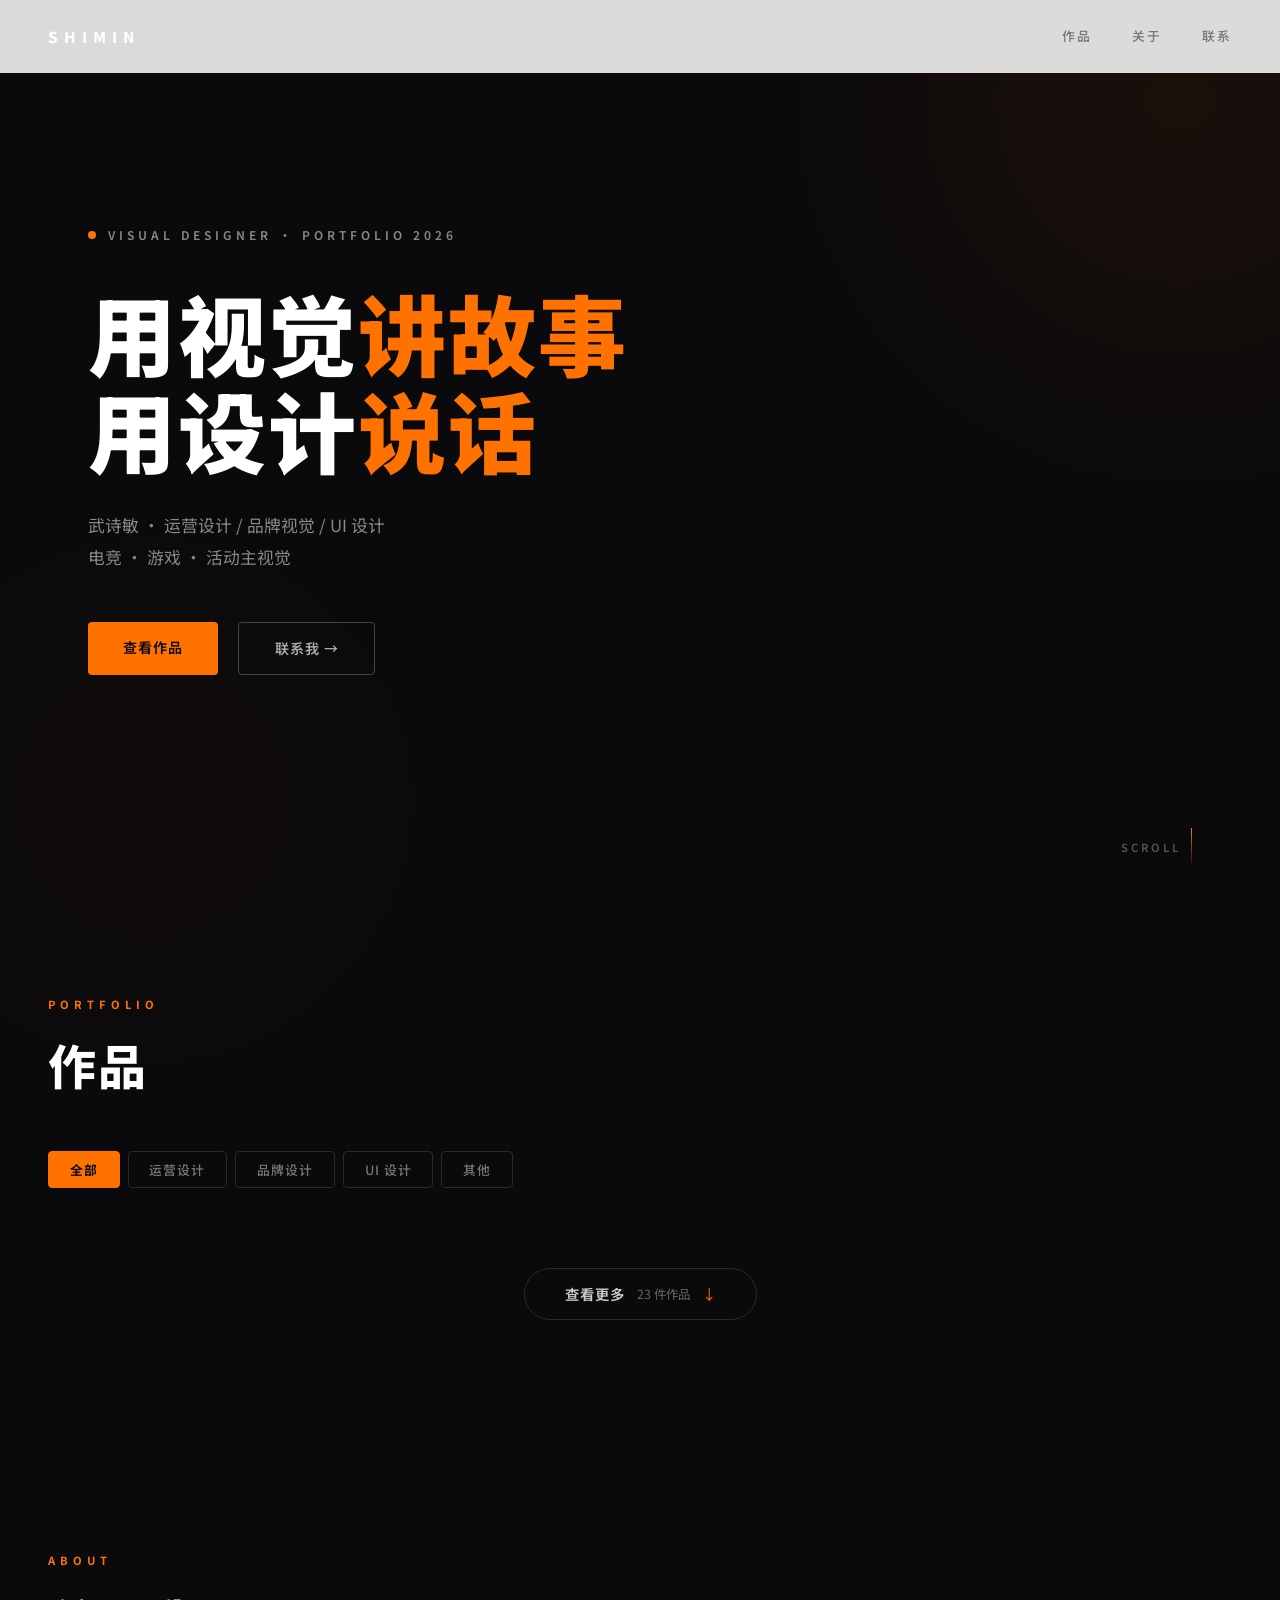
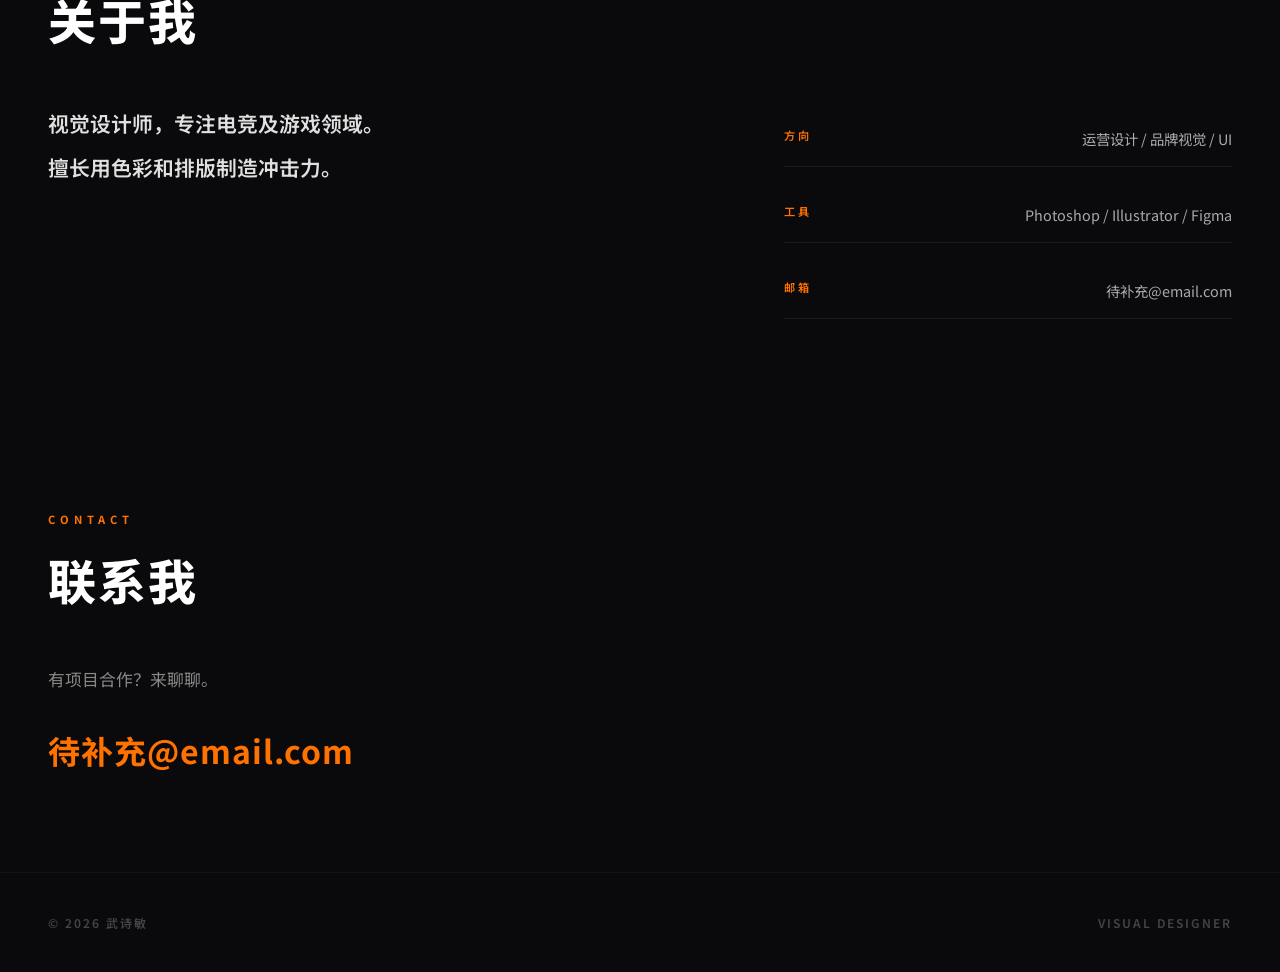
==== commit 8be6601c: "🎨 Shiqi-inspired dark theme with orange accents" ====
--- a/index.html
+++ b/index.html
@@ -6,53 +6,55 @@
     <title>武诗敏 · 视觉设计师</title>
     <link rel="stylesheet" href="css/style.css">
     <link rel="preconnect" href="https://fonts.googleapis.com">
-    <link href="https://fonts.googleapis.com/css2?family=Inter:wght@300;400;500;600;700;800&family=Noto+Sans+SC:wght@300;400;500;700&display=swap" rel="stylesheet">
+    <link href="https://fonts.googleapis.com/css2?family=Noto+Sans+SC:wght@300;400;500;700;900&display=swap" rel="stylesheet">
 </head>
 <body>
+    <!-- 装饰背景 -->
+    <div class="bg-glow bg-glow-1"></div>
+    <div class="bg-glow bg-glow-2"></div>
+
     <nav class="nav" id="nav">
         <div class="nav-inner">
-            <a href="#hero" class="nav-logo">WSM</a>
+            <a href="#hero" class="nav-logo">SHIMIN</a>
             <div class="nav-links">
-                <a href="#works">WORKS</a>
-                <a href="#about">ABOUT</a>
-                <a href="#contact">CONTACT</a>
+                <a href="#works">作品</a>
+                <a href="#about">关于</a>
+                <a href="#contact">联系</a>
             </div>
             <button class="nav-toggle" id="navToggle">☰</button>
         </div>
     </nav>
 
     <section class="hero" id="hero">
-        <div class="hero-grid">
-            <div class="hero-text">
-                <div class="hero-tag">VISUAL DESIGNER</div>
-                <h1 class="hero-title">
-                    <span class="hero-line">武诗敏</span>
-                    <span class="hero-line accent">视觉设计作品集</span>
-                </h1>
-                <p class="hero-desc">
-                    运营设计 / 品牌视觉 / UI 设计<br>
-                    用电竞的冲击力做设计，用品牌的逻辑做视觉。
-                </p>
-                <div class="hero-actions">
-                    <a href="#works" class="btn btn-fill">查看作品 ↓</a>
-                    <a href="#contact" class="btn btn-line">联系我</a>
-                </div>
+        <div class="hero-content">
+            <div class="hero-label">
+                <span class="hero-dot"></span>
+                VISUAL DESIGNER · PORTFOLIO 2026
             </div>
-            <div class="hero-visual">
-                <div class="hero-block block-1"></div>
-                <div class="hero-block block-2"></div>
-                <div class="hero-block block-3"></div>
+            <h1 class="hero-title">
+                用视觉<span class="accent">讲故事</span><br>
+                用设计<span class="accent">说话</span>
+            </h1>
+            <p class="hero-desc">
+                武诗敏 · 运营设计 / 品牌视觉 / UI 设计<br>
+                电竞 · 游戏 · 活动主视觉
+            </p>
+            <div class="hero-actions">
+                <a href="#works" class="btn btn-accent">查看作品</a>
+                <a href="#contact" class="btn btn-ghost">联系我 →</a>
             </div>
+        </div>
+        <div class="hero-scroll">
+            <span>SCROLL</span>
+            <span class="hero-scroll-line"></span>
         </div>
     </section>
 
     <section class="works" id="works">
-        <div class="section-bar">
-            <span class="bar-num">01</span>
-            <span class="bar-line"></span>
-            <span class="bar-label">SELECTED WORKS</span>
+        <div class="section-header">
+            <span class="section-tag">PORTFOLIO</span>
+            <h2 class="section-title">作品</h2>
         </div>
-        <h2 class="works-title">作品</h2>
         <div class="works-filter" id="worksFilter">
             <button class="filter-btn active" data-cat="all">全部</button>
             <button class="filter-btn" data-cat="ops">运营设计</button>
@@ -64,43 +66,39 @@
     </section>
 
     <section class="about" id="about">
-        <div class="section-bar">
-            <span class="bar-num">02</span>
-            <span class="bar-line"></span>
-            <span class="bar-label">ABOUT</span>
+        <div class="section-header">
+            <span class="section-tag">ABOUT</span>
+            <h2 class="section-title">关于我</h2>
         </div>
         <div class="about-grid">
-            <div class="about-intro">
-                <h2 class="about-title">关于我</h2>
-                <p class="about-lead">视觉设计师，专注电竞及游戏领域的运营设计、品牌视觉与 UI 设计。</p>
-                <p class="about-text">擅长用色彩和排版制造视觉冲击力。信好的设计不是装饰——是在对的地方用对的方式传达对的信息。</p>
+            <div class="about-big">
+                <p>视觉设计师，专注电竞及游戏领域。</p>
+                <p>擅长用色彩和排版制造冲击力。</p>
             </div>
-            <div class="about-detail">
-                <div class="detail-row">
-                    <span class="detail-label">方向</span>
-                    <span class="detail-val">运营设计 / 品牌视觉 / UI</span>
+            <div class="about-info">
+                <div class="info-row">
+                    <span class="info-label">方向</span>
+                    <span class="info-val">运营设计 / 品牌视觉 / UI</span>
                 </div>
-                <div class="detail-row">
-                    <span class="detail-label">工具</span>
-                    <span class="detail-val">Photoshop / Illustrator / Figma</span>
+                <div class="info-row">
+                    <span class="info-label">工具</span>
+                    <span class="info-val">Photoshop / Illustrator / Figma</span>
                 </div>
-                <div class="detail-row">
-                    <span class="detail-label">邮箱</span>
-                    <span class="detail-val">待补充@email.com</span>
+                <div class="info-row">
+                    <span class="info-label">邮箱</span>
+                    <span class="info-val">待补充@email.com</span>
                 </div>
             </div>
         </div>
     </section>
 
     <section class="contact" id="contact">
-        <div class="section-bar">
-            <span class="bar-num">03</span>
-            <span class="bar-line"></span>
-            <span class="bar-label">CONTACT</span>
+        <div class="section-header">
+            <span class="section-tag">CONTACT</span>
+            <h2 class="section-title">联系我</h2>
         </div>
-        <h2 class="contact-title">联系我</h2>
-        <p class="contact-desc">有项目合作？写信给我。</p>
-        <a href="mailto:待补充@email.com" class="contact-link">待补充@email.com →</a>
+        <p class="contact-desc">有项目合作？来聊聊。</p>
+        <a href="mailto:待补充@email.com" class="contact-link">待补充@email.com</a>
     </section>
 
     <footer class="footer">
--- a/css/style.css
+++ b/css/style.css
@@ -2,97 +2,97 @@
 *, *::before, *::after { box-sizing: border-box; margin: 0; padding: 0; }
 html { scroll-behavior: smooth; }
 body {
-    font-family: 'Inter', 'Noto Sans SC', -apple-system, sans-serif;
-    background: #fcfcfc;
-    color: #1a1a1a;
+    font-family: 'Noto Sans SC', -apple-system, BlinkMacSystemFont, sans-serif;
+    background: #0a0a0c;
+    color: #e0e0e0;
     line-height: 1.6;
     -webkit-font-smoothing: antialiased;
+    overflow-x: hidden;
 }
 a { color: inherit; text-decoration: none; }
 img { max-width: 100%; display: block; }
 
+/* === BG Glow === */
+.bg-glow {
+    position: fixed; pointer-events: none; z-index: 0;
+    border-radius: 50%; filter: blur(120px); opacity: 0.3;
+}
+.bg-glow-1 { width: 600px; height: 600px; background: #ff720033; top: -200px; right: -200px; }
+.bg-glow-2 { width: 500px; height: 500px; background: #ff72001a; bottom: -150px; left: -100px; }
+
 /* === Nav === */
 .nav {
     position: fixed; top: 0; left: 0; right: 0; z-index: 1000;
-    background: rgba(252,252,252,0.9); backdrop-filter: blur(16px);
-    border-bottom: 1px solid rgba(0,0,0,0.04);
+    background: rgba(10,10,12,0.85); backdrop-filter: blur(16px);
+    border-bottom: 1px solid rgba(255,255,255,0.06);
 }
 .nav-inner {
     max-width: 1400px; margin: 0 auto; padding: 0 3rem;
     display: flex; align-items: center; justify-content: space-between; height: 72px;
 }
-.nav-logo { font-size: 1rem; font-weight: 700; letter-spacing: 4px; color: #1a1a1a; }
+.nav-logo { font-size: 0.95rem; font-weight: 800; letter-spacing: 6px; color: #fff; }
 .nav-links { display: flex; gap: 2.5rem; }
-.nav-links a { font-size: 0.78rem; font-weight: 600; color: #aaa; letter-spacing: 2px; transition: color 0.2s; }
-.nav-links a:hover { color: #1a1a1a; }
-.nav-toggle { display: none; background: none; border: none; color: #1a1a1a; font-size: 1.4rem; cursor: pointer; }
+.nav-links a { font-size: 0.8rem; font-weight: 500; color: #777; letter-spacing: 2px; transition: color 0.2s; }
+.nav-links a:hover { color: #ff7200; }
+.nav-toggle { display: none; background: none; border: none; color: #fff; font-size: 1.4rem; cursor: pointer; }
 
 /* === Hero === */
-.hero { max-width: 1400px; margin: 0 auto; padding: 8rem 3rem 6rem; min-height: 100vh; display: flex; align-items: center; }
-.hero-grid { display: grid; grid-template-columns: 1fr 1fr; gap: 4rem; align-items: center; width: 100%; }
-.hero-tag {
-    font-size: 0.72rem; font-weight: 600; letter-spacing: 5px; color: #aaa; margin-bottom: 2rem;
-    display: inline-block; padding: 0.35rem 0.8rem; border: 1px solid #e0e0e0; border-radius: 3px;
+.hero {
+    position: relative; z-index: 1;
+    min-height: 100vh; display: flex; flex-direction: column; justify-content: center;
+    max-width: 1200px; margin: 0 auto; padding: 6rem 3rem;
 }
-.hero-title { margin-bottom: 2rem; }
-.hero-line { display: block; font-size: clamp(3rem, 7vw, 5.5rem); font-weight: 800; line-height: 1.05; letter-spacing: -1px; color: #1a1a1a; }
-.hero-line.accent { color: #5b5fe3; }
-.hero-desc { font-size: 1.05rem; color: #777; line-height: 1.9; margin-bottom: 2.5rem; }
-.hero-actions { display: flex; gap: 1rem; }
-.hero-visual { position: relative; height: 420px; }
-.hero-block {
-    position: absolute; border-radius: 6px;
+.hero-label {
+    font-size: 0.75rem; font-weight: 600; letter-spacing: 4px; color: #888;
+    display: flex; align-items: center; gap: 0.75rem; margin-bottom: 2.5rem;
 }
-.block-1 {
-    width: 260px; height: 320px; background: linear-gradient(135deg, #5b5fe3, #8b5cf6);
-    top: 0; right: 40px; animation: float1 8s ease-in-out infinite;
+.hero-dot { display: block; width: 8px; height: 8px; background: #ff7200; border-radius: 50%; }
+.hero-title {
+    font-size: clamp(2.8rem, 7vw, 5.5rem); font-weight: 900; line-height: 1.1; letter-spacing: 2px;
+    color: #fff; margin-bottom: 2rem;
 }
-.block-2 {
-    width: 200px; height: 240px; background: linear-gradient(135deg, #2d2d2d, #444);
-    bottom: 20px; left: 0; animation: float2 6s ease-in-out infinite;
+.hero-title .accent { color: #ff7200; }
+.hero-desc { font-size: 1.05rem; color: #888; line-height: 1.9; margin-bottom: 3rem; }
+.hero-actions { display: flex; gap: 1.25rem; }
+
+/* Buttons */
+.btn { display: inline-block; padding: 0.9rem 2.2rem; font-size: 0.88rem; font-weight: 600; letter-spacing: 1px; transition: all 0.3s; border-radius: 4px; }
+.btn-accent { background: #ff7200; color: #0a0a0c; }
+.btn-accent:hover { background: #ff8533; transform: translateY(-2px); }
+.btn-ghost { border: 1px solid #444; color: #aaa; }
+.btn-ghost:hover { border-color: #ff7200; color: #ff7200; }
+
+/* Hero scroll indicator */
+.hero-scroll {
+    position: absolute; bottom: 2rem; right: 3rem;
+    display: flex; align-items: center; gap: 0.6rem;
+    font-size: 0.7rem; font-weight: 600; letter-spacing: 3px; color: #555;
 }
-.block-3 {
-    width: 140px; height: 140px; background: #f0f0f0; border: 1px solid #e5e5e5;
-    top: 60px; left: 60px; animation: float1 7s ease-in-out infinite reverse;
-}
-@keyframes float1 {
-    0%, 100% { transform: translateY(0); }
-    50% { transform: translateY(-15px); }
-}
-@keyframes float2 {
-    0%, 100% { transform: translateY(0) rotate(0deg); }
-    50% { transform: translateY(-20px) rotate(1deg); }
+.hero-scroll-line {
+    display: block; width: 1px; height: 40px; background: linear-gradient(to bottom, #ff7200, transparent);
 }
 
-/* === Buttons === */
-.btn { display: inline-block; padding: 0.85rem 2rem; font-size: 0.88rem; font-weight: 600; letter-spacing: 1px; transition: all 0.3s; border-radius: 4px; }
-.btn-fill { background: #1a1a1a; color: #fff; }
-.btn-fill:hover { background: #5b5fe3; transform: translateY(-2px); }
-.btn-line { border: 1px solid #ddd; color: #888; }
-.btn-line:hover { border-color: #1a1a1a; color: #1a1a1a; }
-
-/* === Section Bar === */
-.section-bar { display: flex; align-items: center; gap: 1rem; margin-bottom: 1.5rem; }
-.bar-num { font-size: 0.75rem; font-weight: 700; color: #ccc; letter-spacing: 2px; }
-.bar-line { flex: 1; height: 1px; background: #eee; max-width: 60px; }
-.bar-label { font-size: 0.7rem; font-weight: 600; letter-spacing: 3px; color: #bbb; }
-section { padding: 5rem 3rem; max-width: 1400px; margin: 0 auto; }
+/* === Section Common === */
+section { position: relative; z-index: 1; padding: 6rem 3rem; max-width: 1400px; margin: 0 auto; }
+.section-header { margin-bottom: 3rem; }
+.section-tag {
+    font-size: 0.7rem; font-weight: 700; letter-spacing: 5px; color: #ff7200; margin-bottom: 0.75rem; display: block;
+}
+.section-title { font-size: 3rem; font-weight: 800; color: #fff; letter-spacing: 2px; }
 
 /* === Works === */
-.works-title { font-size: 3rem; font-weight: 800; color: #1a1a1a; margin-bottom: 2rem; letter-spacing: -1px; }
-.works-filter { display: flex; gap: 0.4rem; margin-bottom: 2.5rem; flex-wrap: wrap; }
+.works-filter { display: flex; gap: 0.5rem; margin-bottom: 2.5rem; flex-wrap: wrap; }
 .filter-btn {
-    background: transparent; border: none; color: #bbb; padding: 0.45rem 1.1rem;
-    font-size: 0.8rem; font-weight: 600; font-family: inherit; letter-spacing: 1px;
-    cursor: pointer; transition: all 0.2s; border-radius: 3px;
+    background: transparent; border: 1px solid #2a2a2a; color: #777; padding: 0.5rem 1.3rem;
+    font-size: 0.8rem; font-weight: 500; font-family: inherit; letter-spacing: 1px;
+    cursor: pointer; transition: all 0.25s; border-radius: 4px;
 }
-.filter-btn:hover { color: #555; background: #f0f0f0; }
-.filter-btn.active { color: #5b5fe3; background: #f4f3ff; }
+.filter-btn:hover { border-color: #555; color: #ccc; }
+.filter-btn.active { background: #ff7200; border-color: #ff7200; color: #0a0a0c; font-weight: 700; }
 
 .works-grid { display: grid; grid-template-columns: repeat(2, 1fr); gap: 1rem; }
-@media (min-width: 1100px) {
-    .works-grid { grid-template-columns: repeat(3, 1fr); }
-}
+@media (min-width: 1100px) { .works-grid { grid-template-columns: repeat(3, 1fr); } }
+
 .work-card {
     cursor: pointer; overflow: hidden;
     animation: fadeUp 0.6s ease both;
@@ -102,65 +102,89 @@
     to { opacity: 1; transform: translateY(0); }
 }
 .work-card-img {
-    width: 100%; aspect-ratio: 4/3; overflow: hidden; background: #f5f5f5; border-radius: 4px;
+    width: 100%; aspect-ratio: 4/3; overflow: hidden; background: #141416; border-radius: 6px;
 }
 .work-card-img img {
     width: 100%; height: 100%; object-fit: cover;
-    transition: transform 0.6s cubic-bezier(0.25, 0.1, 0.25, 1);
+    transition: transform 0.6s cubic-bezier(0.25, 0.1, 0.25, 1), opacity 0.4s;
 }
-.work-card:hover .work-card-img img { transform: scale(1.04); }
+.work-card:hover .work-card-img img { transform: scale(1.05); opacity: 0.85; }
 .work-card-info {
-    padding: 0.7rem 0.1rem; display: flex; justify-content: space-between; align-items: center;
+    padding: 0.8rem 0.1rem; display: flex; justify-content: space-between; align-items: center;
 }
-.work-card-tag { font-size: 0.75rem; font-weight: 500; color: #999; }
-.work-card-page { font-size: 0.7rem; color: #ccc; }
-.work-card:hover .work-card-tag { color: #1a1a1a; }
+.work-card-tag { font-size: 0.78rem; font-weight: 500; color: #888; transition: color 0.3s; }
+.work-card-page { font-size: 0.72rem; color: #555; }
+.work-card:hover .work-card-tag { color: #ff7200; }
+
+/* === Load More === */
+.show-more-wrap { grid-column: 1 / -1; display: flex; justify-content: center; padding: 2.5rem 0; }
+.show-more-btn {
+    background: transparent; border: 1px solid #2a2a2a; border-radius: 100px;
+    padding: 0.9rem 2.5rem; cursor: pointer; font-family: inherit;
+    display: flex; align-items: center; gap: 0.75rem;
+    transition: all 0.35s cubic-bezier(0.25, 0.1, 0.25, 1);
+}
+.show-more-btn:hover { border-color: #ff7200; background: rgba(255,114,0,0.05); }
+.show-more-text { font-size: 0.9rem; font-weight: 600; color: #ccc; letter-spacing: 1px; }
+.show-more-count { font-size: 0.78rem; color: #666; }
+.show-more-arrow { font-size: 0.9rem; color: #ff7200; transition: transform 0.35s; }
+.show-more-btn:hover .show-more-arrow { transform: translateY(3px); }
+.show-more-wrap.expanding .show-more-btn { opacity: 0; transform: translateY(-10px); pointer-events: none; }
+.work-card.expanded { animation: expandIn 0.5s ease both; }
+@keyframes expandIn {
+    from { opacity: 0; transform: translateY(20px) scale(0.95); }
+    to { opacity: 1; transform: translateY(0) scale(1); }
+}
 
 /* === About === */
 .about-grid { display: grid; grid-template-columns: 1.5fr 1fr; gap: 4rem; }
-.about-title { font-size: 3rem; font-weight: 800; color: #1a1a1a; margin-bottom: 1.5rem; letter-spacing: -1px; }
-.about-lead { font-size: 1.15rem; font-weight: 500; color: #1a1a1a; margin-bottom: 1rem; line-height: 1.7; }
-.about-text { font-size: 0.95rem; color: #888; line-height: 1.8; }
-.about-detail { display: flex; flex-direction: column; gap: 1.25rem; padding-top: 0.5rem; }
-.detail-row { padding: 0.9rem 0; border-bottom: 1px solid #eee; display: flex; justify-content: space-between; }
-.detail-row:last-child { border-bottom: 1px solid #eee; }
-.detail-label { font-size: 0.72rem; font-weight: 600; letter-spacing: 2px; color: #bbb; text-transform: uppercase; }
-.detail-val { font-size: 0.9rem; color: #666; }
+.about-big p { font-size: 1.3rem; font-weight: 600; color: #e0e0e0; line-height: 1.7; margin-bottom: 0.5rem; }
+.about-info { display: flex; flex-direction: column; gap: 1.25rem; padding-top: 0.3rem; }
+.info-row { padding: 1rem 0; border-bottom: 1px solid #1a1a1c; display: flex; justify-content: space-between; }
+.info-label { font-size: 0.7rem; font-weight: 600; letter-spacing: 3px; color: #ff7200; text-transform: uppercase; }
+.info-val { font-size: 0.9rem; color: #aaa; }
 
 /* === Contact === */
-.contact-title { font-size: 3rem; font-weight: 800; color: #1a1a1a; margin-bottom: 1rem; letter-spacing: -1px; }
-.contact-desc { color: #888; margin-bottom: 2rem; }
-.contact-link { font-size: 1.6rem; font-weight: 600; color: #5b5fe3; letter-spacing: 1px; transition: color 0.3s; }
-.contact-link:hover { color: #1a1a1a; }
+.contact-desc { color: #888; margin-bottom: 2rem; font-size: 1.05rem; }
+.contact-link {
+    font-size: 2rem; font-weight: 700; color: #ff7200; letter-spacing: 1px;
+    transition: color 0.3s; display: inline-block;
+}
+.contact-link:hover { color: #fff; }
 
 /* === Footer === */
-.footer { border-top: 1px solid #eee; padding: 2rem 3rem; max-width: 1400px; margin: 0 auto; }
-.footer-inner { display: flex; justify-content: space-between; color: #ccc; font-size: 0.75rem; font-weight: 500; letter-spacing: 1px; }
+.footer { border-top: 1px solid #141416; padding: 2.5rem 3rem; max-width: 1400px; margin: 0 auto; position: relative; z-index: 1; }
+.footer-inner { display: flex; justify-content: space-between; color: #444; font-size: 0.75rem; font-weight: 600; letter-spacing: 2px; }
 
 /* === Lightbox === */
 .lightbox {
     display: none; position: fixed; inset: 0; z-index: 9999;
-    background: rgba(252,252,252,0.97); justify-content: center; align-items: center;
+    background: rgba(10,10,12,0.97); justify-content: center; align-items: center;
 }
 .lightbox.active { display: flex; }
-.lightbox-content img { max-width: 88vw; max-height: 88vh; border-radius: 4px; box-shadow: 0 2px 40px rgba(0,0,0,0.06); object-fit: contain; }
+.lightbox-content img { max-width: 88vw; max-height: 88vh; border-radius: 6px; object-fit: contain; }
 .lightbox-close, .lightbox-prev, .lightbox-next {
-    position: absolute; background: none; border: none; cursor: pointer; color: #aaa; z-index: 10; transition: color 0.2s;
+    position: absolute; background: none; border: none; cursor: pointer; color: #666; z-index: 10; transition: color 0.2s;
 }
 .lightbox-close { top: 1.5rem; right: 2rem; font-size: 1.8rem; }
 .lightbox-prev { left: 2rem; top: 50%; transform: translateY(-50%); font-size: 2.5rem; }
 .lightbox-next { right: 2rem; top: 50%; transform: translateY(-50%); font-size: 2.5rem; }
-.lightbox-prev:hover, .lightbox-next:hover, .lightbox-close:hover { color: #1a1a1a; }
-.lightbox-counter { position: absolute; bottom: 2rem; left: 50%; transform: translateX(-50%); color: #bbb; font-size: 0.8rem; letter-spacing: 1px; }
+.lightbox-prev:hover, .lightbox-next:hover, .lightbox-close:hover { color: #ff7200; }
+.lightbox-counter { position: absolute; bottom: 2rem; left: 50%; transform: translateX(-50%); color: #555; font-size: 0.8rem; letter-spacing: 1px; }
 
 /* === Responsive === */
-@media (max-width: 900px) {
-    .hero-grid { grid-template-columns: 1fr; }
-    .hero-visual { display: none; }
+@media (max-width: 768px) {
+    .hero { padding: 6rem 1.5rem 4rem; }
+    .hero-title { font-size: 2.4rem; }
     .about-grid { grid-template-columns: 1fr; gap: 2rem; }
+    .about-big p { font-size: 1.1rem; }
     .works-grid { grid-template-columns: 1fr; }
+    section { padding: 4rem 1.5rem; }
+    .section-title { font-size: 2.2rem; }
+    .nav-inner { padding: 0 1.5rem; }
     .nav-links { display: none; }
-    .nav-links.open { display: flex; flex-direction: column; position: absolute; top: 72px; left: 0; right: 0; background: #fcfcfc; padding: 1.5rem; gap: 1.25rem; border-bottom: 1px solid #eee; }
+    .nav-links.open { display: flex; flex-direction: column; position: absolute; top: 72px; left: 0; right: 0; background: #0a0a0c; padding: 1.5rem; gap: 1.25rem; border-bottom: 1px solid #1a1a1c; }
     .nav-toggle { display: block; }
-    .works-title, .about-title, .contact-title { font-size: 2.2rem; }
+    .contact-link { font-size: 1.4rem; }
+    .hero-scroll { display: none; }
 }
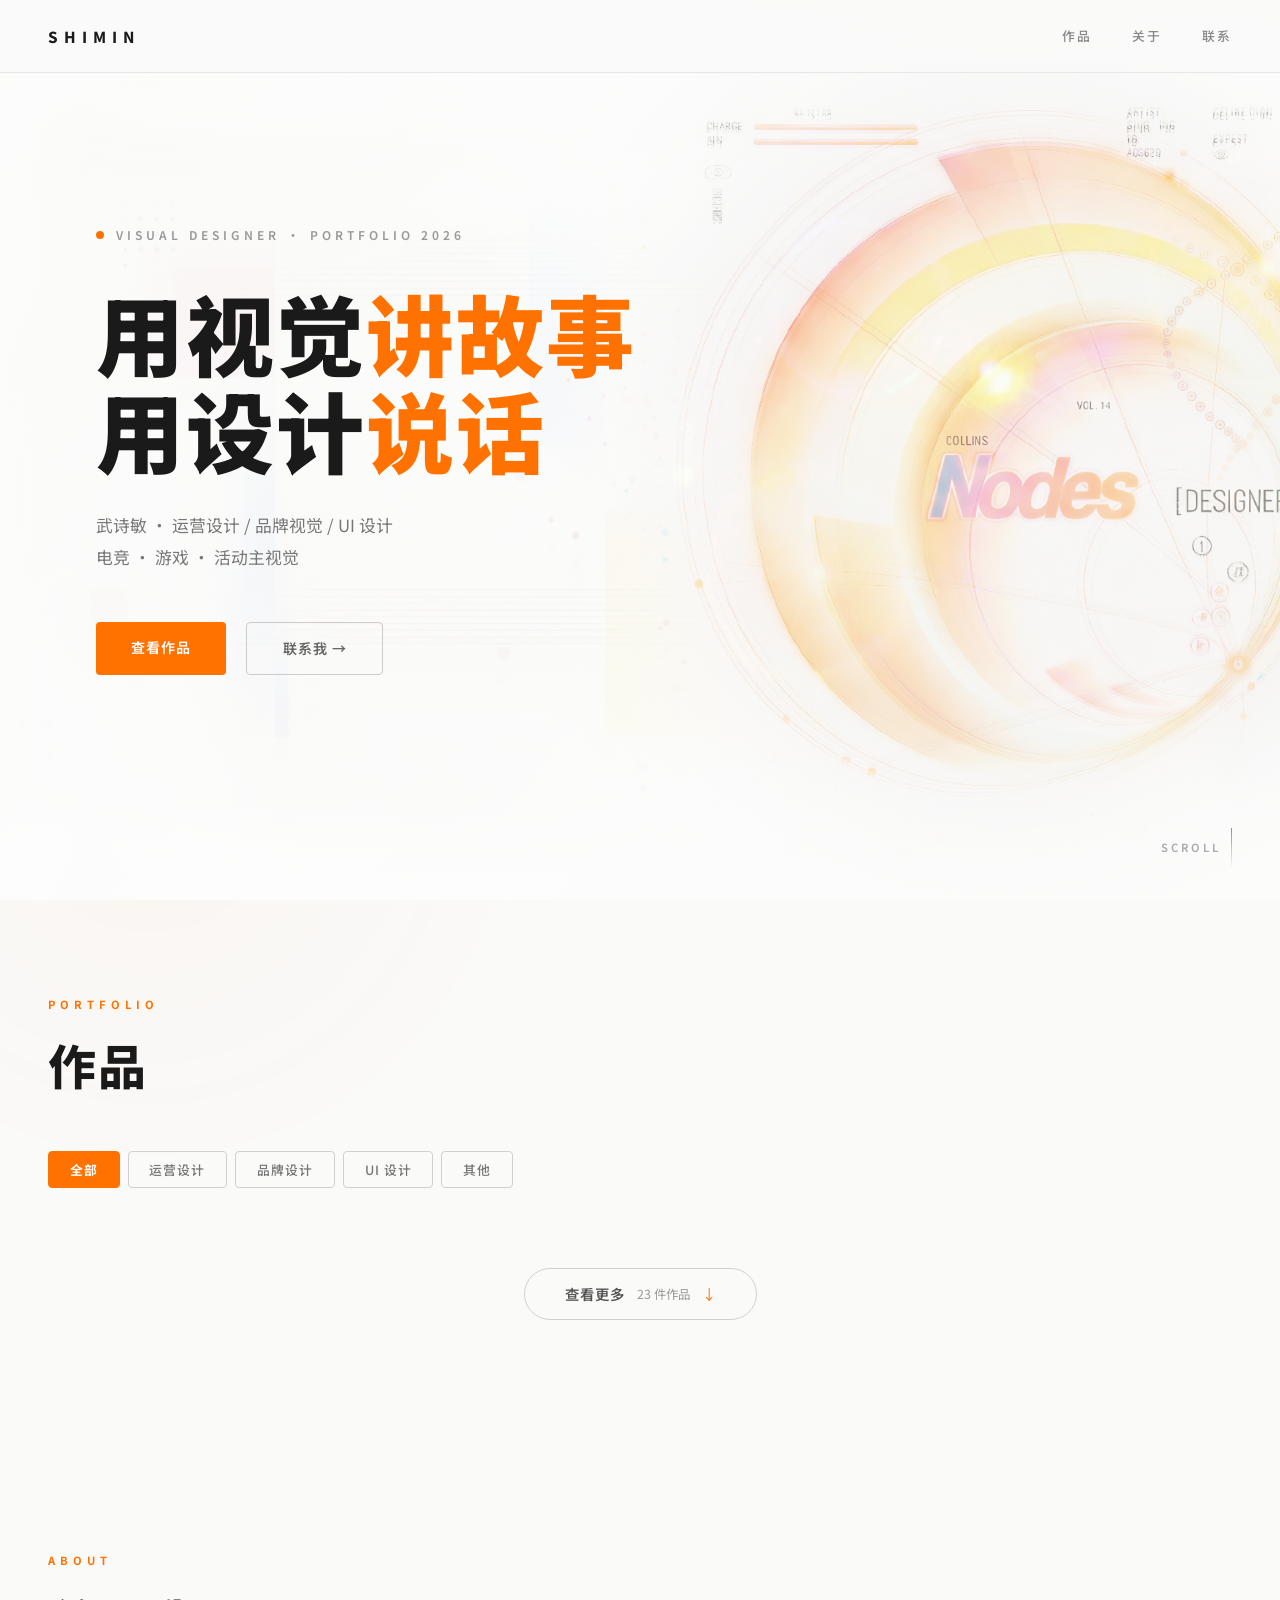
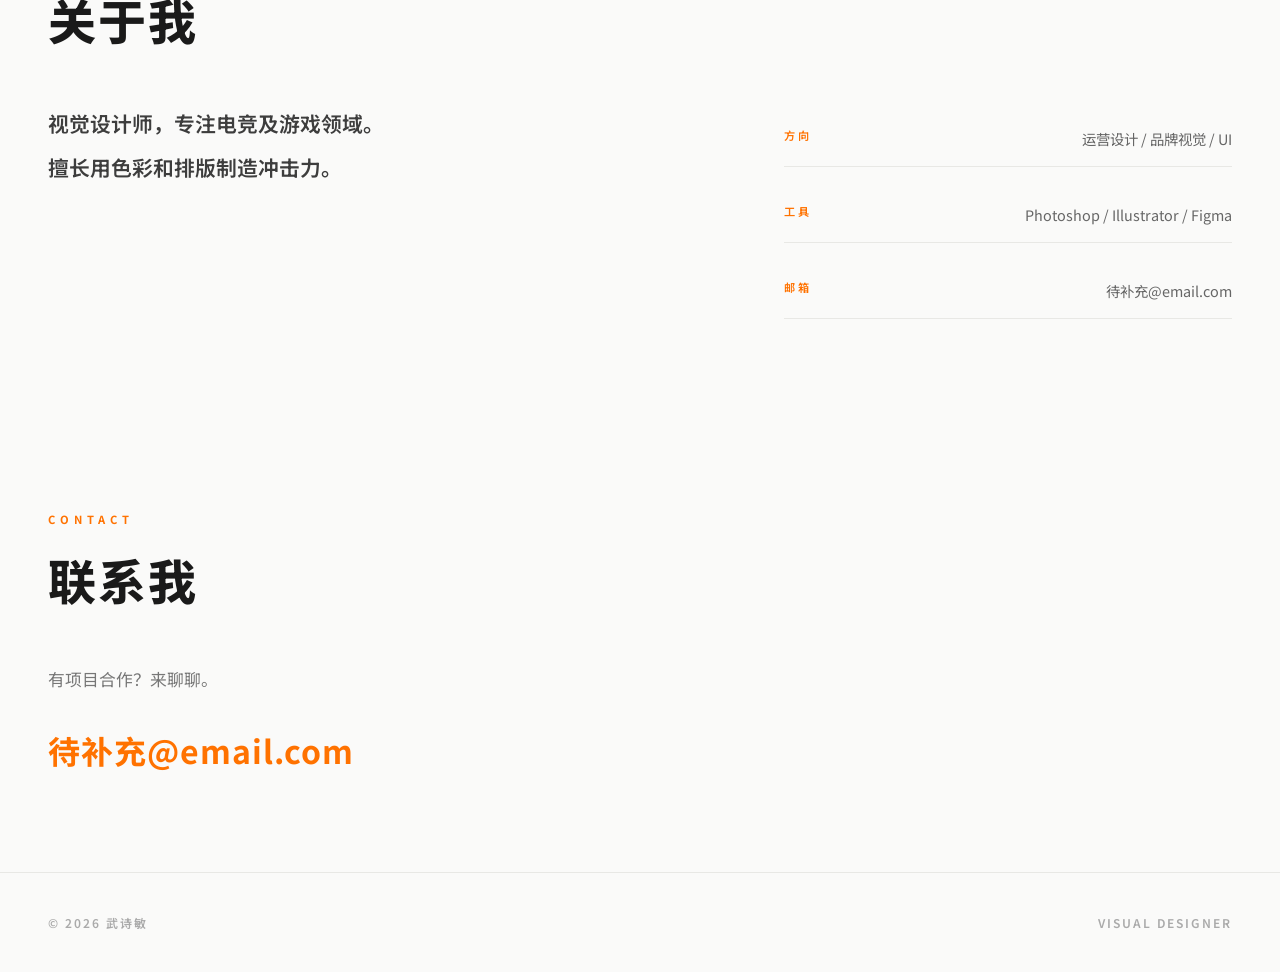
==== commit 54ff2a95: "🎨 Light theme + fullscreen hero image with parallax" ====
--- a/index.html
+++ b/index.html
@@ -43,6 +43,9 @@
                 <a href="#works" class="btn btn-accent">查看作品</a>
                 <a href="#contact" class="btn btn-ghost">联系我 →</a>
             </div>
+        </div>
+        <div class="hero-visual" id="heroVisual">
+            <img src="首屏.png" alt="武诗敏作品展示" class="hero-image" id="heroImage">
         </div>
         <div class="hero-scroll">
             <span>SCROLL</span>
--- a/css/style.css
+++ b/css/style.css
@@ -3,8 +3,8 @@
 html { scroll-behavior: smooth; }
 body {
     font-family: 'Noto Sans SC', -apple-system, BlinkMacSystemFont, sans-serif;
-    background: #0a0a0c;
-    color: #e0e0e0;
+    background: #fafaf9;
+    color: #3d3d3d;
     line-height: 1.6;
     -webkit-font-smoothing: antialiased;
     overflow-x: hidden;
@@ -23,50 +23,67 @@
 /* === Nav === */
 .nav {
     position: fixed; top: 0; left: 0; right: 0; z-index: 1000;
-    background: rgba(10,10,12,0.85); backdrop-filter: blur(16px);
-    border-bottom: 1px solid rgba(255,255,255,0.06);
+    background: rgba(250,250,249,0.85); backdrop-filter: blur(16px);
+    border-bottom: 1px solid rgba(0,0,0,0.08);
 }
 .nav-inner {
     max-width: 1400px; margin: 0 auto; padding: 0 3rem;
     display: flex; align-items: center; justify-content: space-between; height: 72px;
 }
-.nav-logo { font-size: 0.95rem; font-weight: 800; letter-spacing: 6px; color: #fff; }
+.nav-logo { font-size: 0.95rem; font-weight: 800; letter-spacing: 6px; color: #1a1a1a; }
 .nav-links { display: flex; gap: 2.5rem; }
-.nav-links a { font-size: 0.8rem; font-weight: 500; color: #777; letter-spacing: 2px; transition: color 0.2s; }
+.nav-links a { font-size: 0.8rem; font-weight: 500; color: #888; letter-spacing: 2px; transition: color 0.2s; }
 .nav-links a:hover { color: #ff7200; }
-.nav-toggle { display: none; background: none; border: none; color: #fff; font-size: 1.4rem; cursor: pointer; }
+.nav-toggle { display: none; background: none; border: none; color: #1a1a1a; font-size: 1.4rem; cursor: pointer; }
 
 /* === Hero === */
 .hero {
     position: relative; z-index: 1;
-    min-height: 100vh; display: flex; flex-direction: column; justify-content: center;
+    min-height: 100vh; display: flex; align-items: center;
+    overflow: hidden;
+}
+.hero-visual {
+    position: absolute; inset: 0; z-index: 0;
+}
+.hero-visual::after {
+    content: '';
+    position: absolute; inset: 0;
+    background: linear-gradient(135deg, rgba(250,250,249,0.7) 0%, rgba(250,250,249,0.35) 50%, rgba(250,250,249,0.55) 100%);
+}
+.hero-image {
+    width: 100%; height: 100%; object-fit: cover;
+    transition: transform 0.8s ease-out;
+}
+.hero-content {
+    position: relative; z-index: 2;
     max-width: 1200px; margin: 0 auto; padding: 6rem 3rem;
+    width: 100%;
 }
 .hero-label {
-    font-size: 0.75rem; font-weight: 600; letter-spacing: 4px; color: #888;
+    font-size: 0.75rem; font-weight: 600; letter-spacing: 4px; color: #999;
     display: flex; align-items: center; gap: 0.75rem; margin-bottom: 2.5rem;
 }
 .hero-dot { display: block; width: 8px; height: 8px; background: #ff7200; border-radius: 50%; }
 .hero-title {
     font-size: clamp(2.8rem, 7vw, 5.5rem); font-weight: 900; line-height: 1.1; letter-spacing: 2px;
-    color: #fff; margin-bottom: 2rem;
+    color: #1a1a1a; margin-bottom: 2rem;
 }
 .hero-title .accent { color: #ff7200; }
-.hero-desc { font-size: 1.05rem; color: #888; line-height: 1.9; margin-bottom: 3rem; }
+.hero-desc { font-size: 1.05rem; color: #777; line-height: 1.9; margin-bottom: 3rem; }
 .hero-actions { display: flex; gap: 1.25rem; }
 
 /* Buttons */
 .btn { display: inline-block; padding: 0.9rem 2.2rem; font-size: 0.88rem; font-weight: 600; letter-spacing: 1px; transition: all 0.3s; border-radius: 4px; }
-.btn-accent { background: #ff7200; color: #0a0a0c; }
+.btn-accent { background: #ff7200; color: #fff; }
 .btn-accent:hover { background: #ff8533; transform: translateY(-2px); }
-.btn-ghost { border: 1px solid #444; color: #aaa; }
+.btn-ghost { border: 1px solid #ccc; color: #666; }
 .btn-ghost:hover { border-color: #ff7200; color: #ff7200; }
 
 /* Hero scroll indicator */
 .hero-scroll {
     position: absolute; bottom: 2rem; right: 3rem;
     display: flex; align-items: center; gap: 0.6rem;
-    font-size: 0.7rem; font-weight: 600; letter-spacing: 3px; color: #555;
+    font-size: 0.7rem; font-weight: 600; letter-spacing: 3px; color: #aaa;
 }
 .hero-scroll-line {
     display: block; width: 1px; height: 40px; background: linear-gradient(to bottom, #ff7200, transparent);
@@ -78,17 +95,17 @@
 .section-tag {
     font-size: 0.7rem; font-weight: 700; letter-spacing: 5px; color: #ff7200; margin-bottom: 0.75rem; display: block;
 }
-.section-title { font-size: 3rem; font-weight: 800; color: #fff; letter-spacing: 2px; }
+.section-title { font-size: 3rem; font-weight: 800; color: #1a1a1a; letter-spacing: 2px; }
 
 /* === Works === */
 .works-filter { display: flex; gap: 0.5rem; margin-bottom: 2.5rem; flex-wrap: wrap; }
 .filter-btn {
-    background: transparent; border: 1px solid #2a2a2a; color: #777; padding: 0.5rem 1.3rem;
+    background: transparent; border: 1px solid #d0d0d0; color: #777; padding: 0.5rem 1.3rem;
     font-size: 0.8rem; font-weight: 500; font-family: inherit; letter-spacing: 1px;
     cursor: pointer; transition: all 0.25s; border-radius: 4px;
 }
-.filter-btn:hover { border-color: #555; color: #ccc; }
-.filter-btn.active { background: #ff7200; border-color: #ff7200; color: #0a0a0c; font-weight: 700; }
+.filter-btn:hover { border-color: #aaa; color: #333; }
+.filter-btn.active { background: #ff7200; border-color: #ff7200; color: #fff; font-weight: 700; }
 
 .works-grid { display: grid; grid-template-columns: repeat(2, 1fr); gap: 1rem; }
 @media (min-width: 1100px) { .works-grid { grid-template-columns: repeat(3, 1fr); } }
@@ -102,7 +119,7 @@
     to { opacity: 1; transform: translateY(0); }
 }
 .work-card-img {
-    width: 100%; aspect-ratio: 4/3; overflow: hidden; background: #141416; border-radius: 6px;
+    width: 100%; aspect-ratio: 4/3; overflow: hidden; background: #f0f0ee; border-radius: 6px;
 }
 .work-card-img img {
     width: 100%; height: 100%; object-fit: cover;
@@ -112,21 +129,21 @@
 .work-card-info {
     padding: 0.8rem 0.1rem; display: flex; justify-content: space-between; align-items: center;
 }
-.work-card-tag { font-size: 0.78rem; font-weight: 500; color: #888; transition: color 0.3s; }
-.work-card-page { font-size: 0.72rem; color: #555; }
+.work-card-tag { font-size: 0.78rem; font-weight: 500; color: #777; transition: color 0.3s; }
+.work-card-page { font-size: 0.72rem; color: #999; }
 .work-card:hover .work-card-tag { color: #ff7200; }
 
 /* === Load More === */
 .show-more-wrap { grid-column: 1 / -1; display: flex; justify-content: center; padding: 2.5rem 0; }
 .show-more-btn {
-    background: transparent; border: 1px solid #2a2a2a; border-radius: 100px;
+    background: transparent; border: 1px solid #d0d0d0; border-radius: 100px;
     padding: 0.9rem 2.5rem; cursor: pointer; font-family: inherit;
     display: flex; align-items: center; gap: 0.75rem;
     transition: all 0.35s cubic-bezier(0.25, 0.1, 0.25, 1);
 }
-.show-more-btn:hover { border-color: #ff7200; background: rgba(255,114,0,0.05); }
-.show-more-text { font-size: 0.9rem; font-weight: 600; color: #ccc; letter-spacing: 1px; }
-.show-more-count { font-size: 0.78rem; color: #666; }
+.show-more-btn:hover { border-color: #ff7200; background: rgba(255,114,0,0.08); }
+.show-more-text { font-size: 0.9rem; font-weight: 600; color: #555; letter-spacing: 1px; }
+.show-more-count { font-size: 0.78rem; color: #999; }
 .show-more-arrow { font-size: 0.9rem; color: #ff7200; transition: transform 0.35s; }
 .show-more-btn:hover .show-more-arrow { transform: translateY(3px); }
 .show-more-wrap.expanding .show-more-btn { opacity: 0; transform: translateY(-10px); pointer-events: none; }
@@ -138,43 +155,44 @@
 
 /* === About === */
 .about-grid { display: grid; grid-template-columns: 1.5fr 1fr; gap: 4rem; }
-.about-big p { font-size: 1.3rem; font-weight: 600; color: #e0e0e0; line-height: 1.7; margin-bottom: 0.5rem; }
+.about-big p { font-size: 1.3rem; font-weight: 600; color: #3d3d3d; line-height: 1.7; margin-bottom: 0.5rem; }
 .about-info { display: flex; flex-direction: column; gap: 1.25rem; padding-top: 0.3rem; }
-.info-row { padding: 1rem 0; border-bottom: 1px solid #1a1a1c; display: flex; justify-content: space-between; }
+.info-row { padding: 1rem 0; border-bottom: 1px solid #e8e8e5; display: flex; justify-content: space-between; }
 .info-label { font-size: 0.7rem; font-weight: 600; letter-spacing: 3px; color: #ff7200; text-transform: uppercase; }
-.info-val { font-size: 0.9rem; color: #aaa; }
+.info-val { font-size: 0.9rem; color: #666; }
 
 /* === Contact === */
-.contact-desc { color: #888; margin-bottom: 2rem; font-size: 1.05rem; }
+.contact-desc { color: #777; margin-bottom: 2rem; font-size: 1.05rem; }
 .contact-link {
     font-size: 2rem; font-weight: 700; color: #ff7200; letter-spacing: 1px;
     transition: color 0.3s; display: inline-block;
 }
-.contact-link:hover { color: #fff; }
+.contact-link:hover { color: #1a1a1a; }
 
 /* === Footer === */
-.footer { border-top: 1px solid #141416; padding: 2.5rem 3rem; max-width: 1400px; margin: 0 auto; position: relative; z-index: 1; }
-.footer-inner { display: flex; justify-content: space-between; color: #444; font-size: 0.75rem; font-weight: 600; letter-spacing: 2px; }
+.footer { border-top: 1px solid #e8e8e5; padding: 2.5rem 3rem; max-width: 1400px; margin: 0 auto; position: relative; z-index: 1; }
+.footer-inner { display: flex; justify-content: space-between; color: #aaa; font-size: 0.75rem; font-weight: 600; letter-spacing: 2px; }
 
 /* === Lightbox === */
 .lightbox {
     display: none; position: fixed; inset: 0; z-index: 9999;
-    background: rgba(10,10,12,0.97); justify-content: center; align-items: center;
+    background: rgba(250,250,249,0.97); justify-content: center; align-items: center;
 }
 .lightbox.active { display: flex; }
 .lightbox-content img { max-width: 88vw; max-height: 88vh; border-radius: 6px; object-fit: contain; }
 .lightbox-close, .lightbox-prev, .lightbox-next {
-    position: absolute; background: none; border: none; cursor: pointer; color: #666; z-index: 10; transition: color 0.2s;
+    position: absolute; background: none; border: none; cursor: pointer; color: #aaa; z-index: 10; transition: color 0.2s;
 }
 .lightbox-close { top: 1.5rem; right: 2rem; font-size: 1.8rem; }
 .lightbox-prev { left: 2rem; top: 50%; transform: translateY(-50%); font-size: 2.5rem; }
 .lightbox-next { right: 2rem; top: 50%; transform: translateY(-50%); font-size: 2.5rem; }
 .lightbox-prev:hover, .lightbox-next:hover, .lightbox-close:hover { color: #ff7200; }
-.lightbox-counter { position: absolute; bottom: 2rem; left: 50%; transform: translateX(-50%); color: #555; font-size: 0.8rem; letter-spacing: 1px; }
+.lightbox-counter { position: absolute; bottom: 2rem; left: 50%; transform: translateX(-50%); color: #999; font-size: 0.8rem; letter-spacing: 1px; }
 
 /* === Responsive === */
 @media (max-width: 768px) {
-    .hero { padding: 6rem 1.5rem 4rem; }
+    .hero-content { padding: 6rem 1.5rem 4rem; }
+    .hero-visual::after { background: linear-gradient(135deg, rgba(250,250,249,0.8) 0%, rgba(250,250,249,0.5) 50%, rgba(250,250,249,0.7) 100%); }
     .hero-title { font-size: 2.4rem; }
     .about-grid { grid-template-columns: 1fr; gap: 2rem; }
     .about-big p { font-size: 1.1rem; }
@@ -183,7 +201,7 @@
     .section-title { font-size: 2.2rem; }
     .nav-inner { padding: 0 1.5rem; }
     .nav-links { display: none; }
-    .nav-links.open { display: flex; flex-direction: column; position: absolute; top: 72px; left: 0; right: 0; background: #0a0a0c; padding: 1.5rem; gap: 1.25rem; border-bottom: 1px solid #1a1a1c; }
+    .nav-links.open { display: flex; flex-direction: column; position: absolute; top: 72px; left: 0; right: 0; background: #fafaf9; padding: 1.5rem; gap: 1.25rem; border-bottom: 1px solid #e8e8e5; }
     .nav-toggle { display: block; }
     .contact-link { font-size: 1.4rem; }
     .hero-scroll { display: none; }
